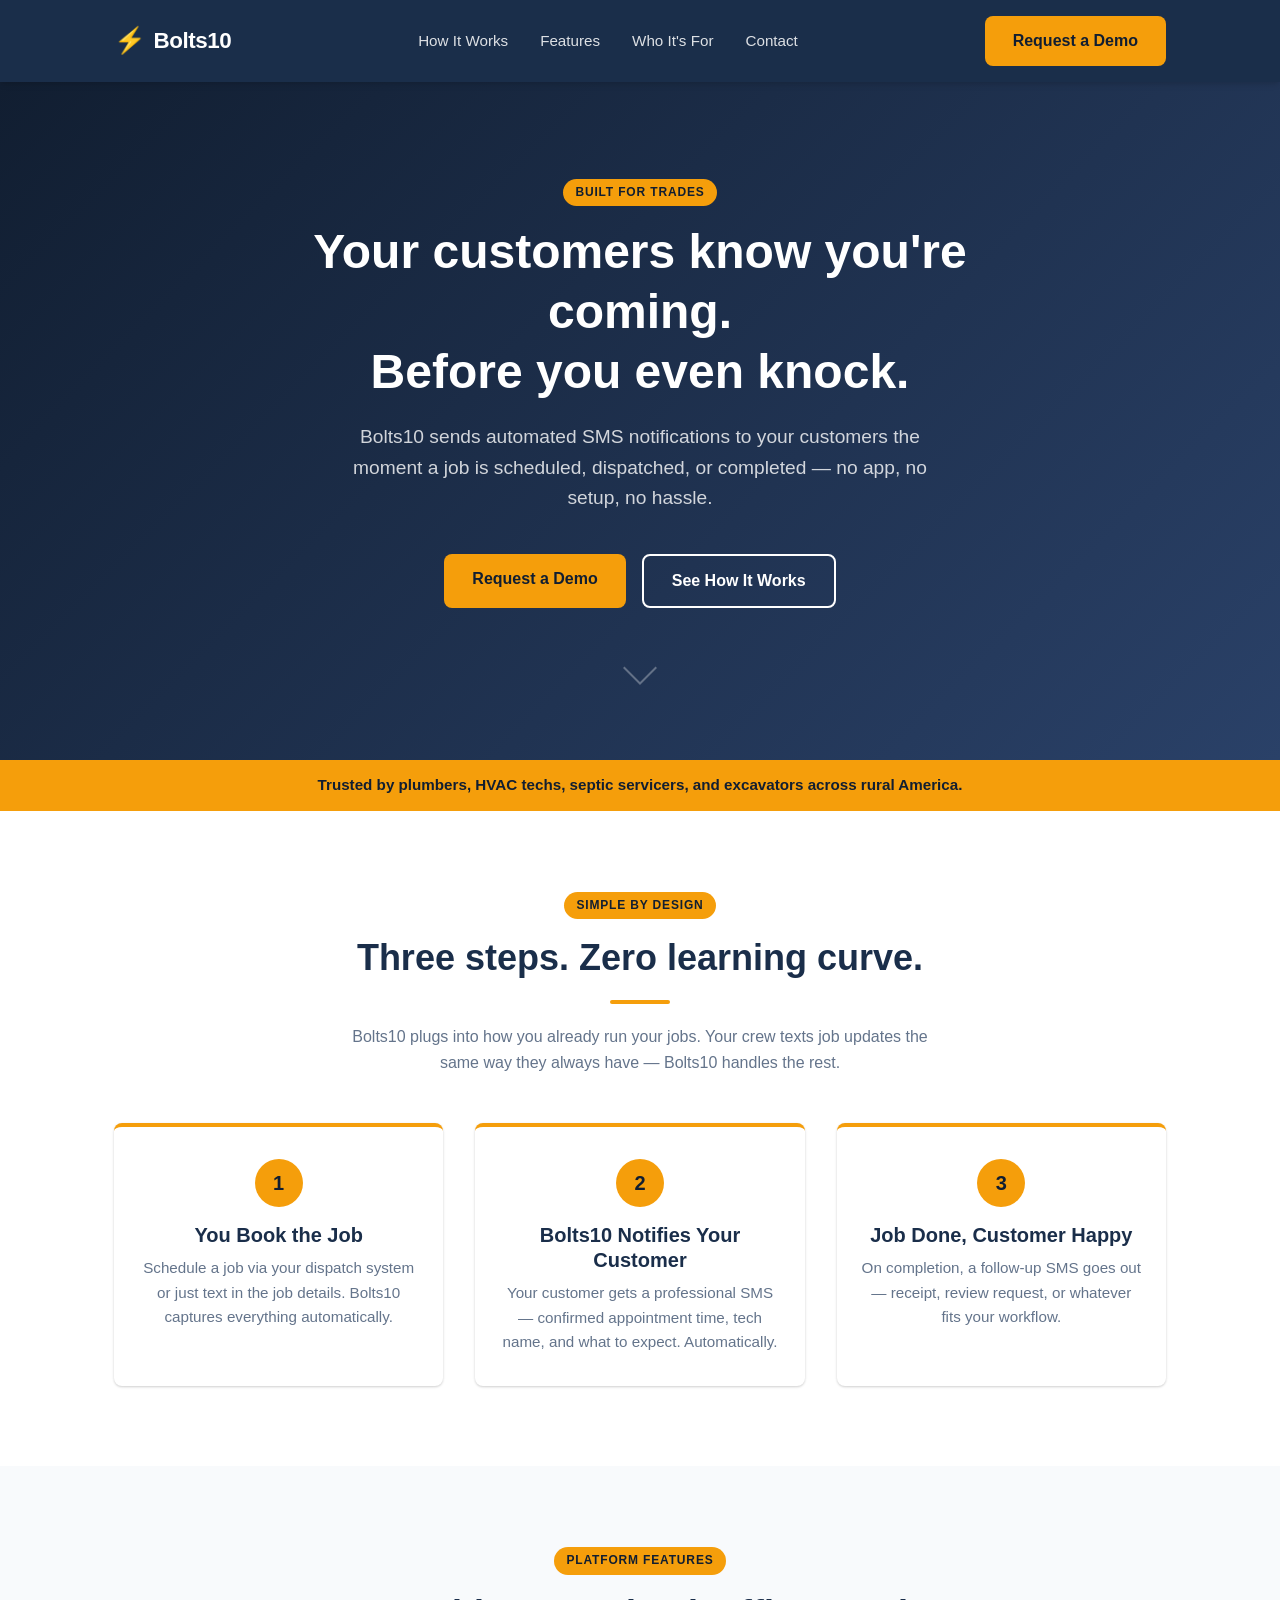
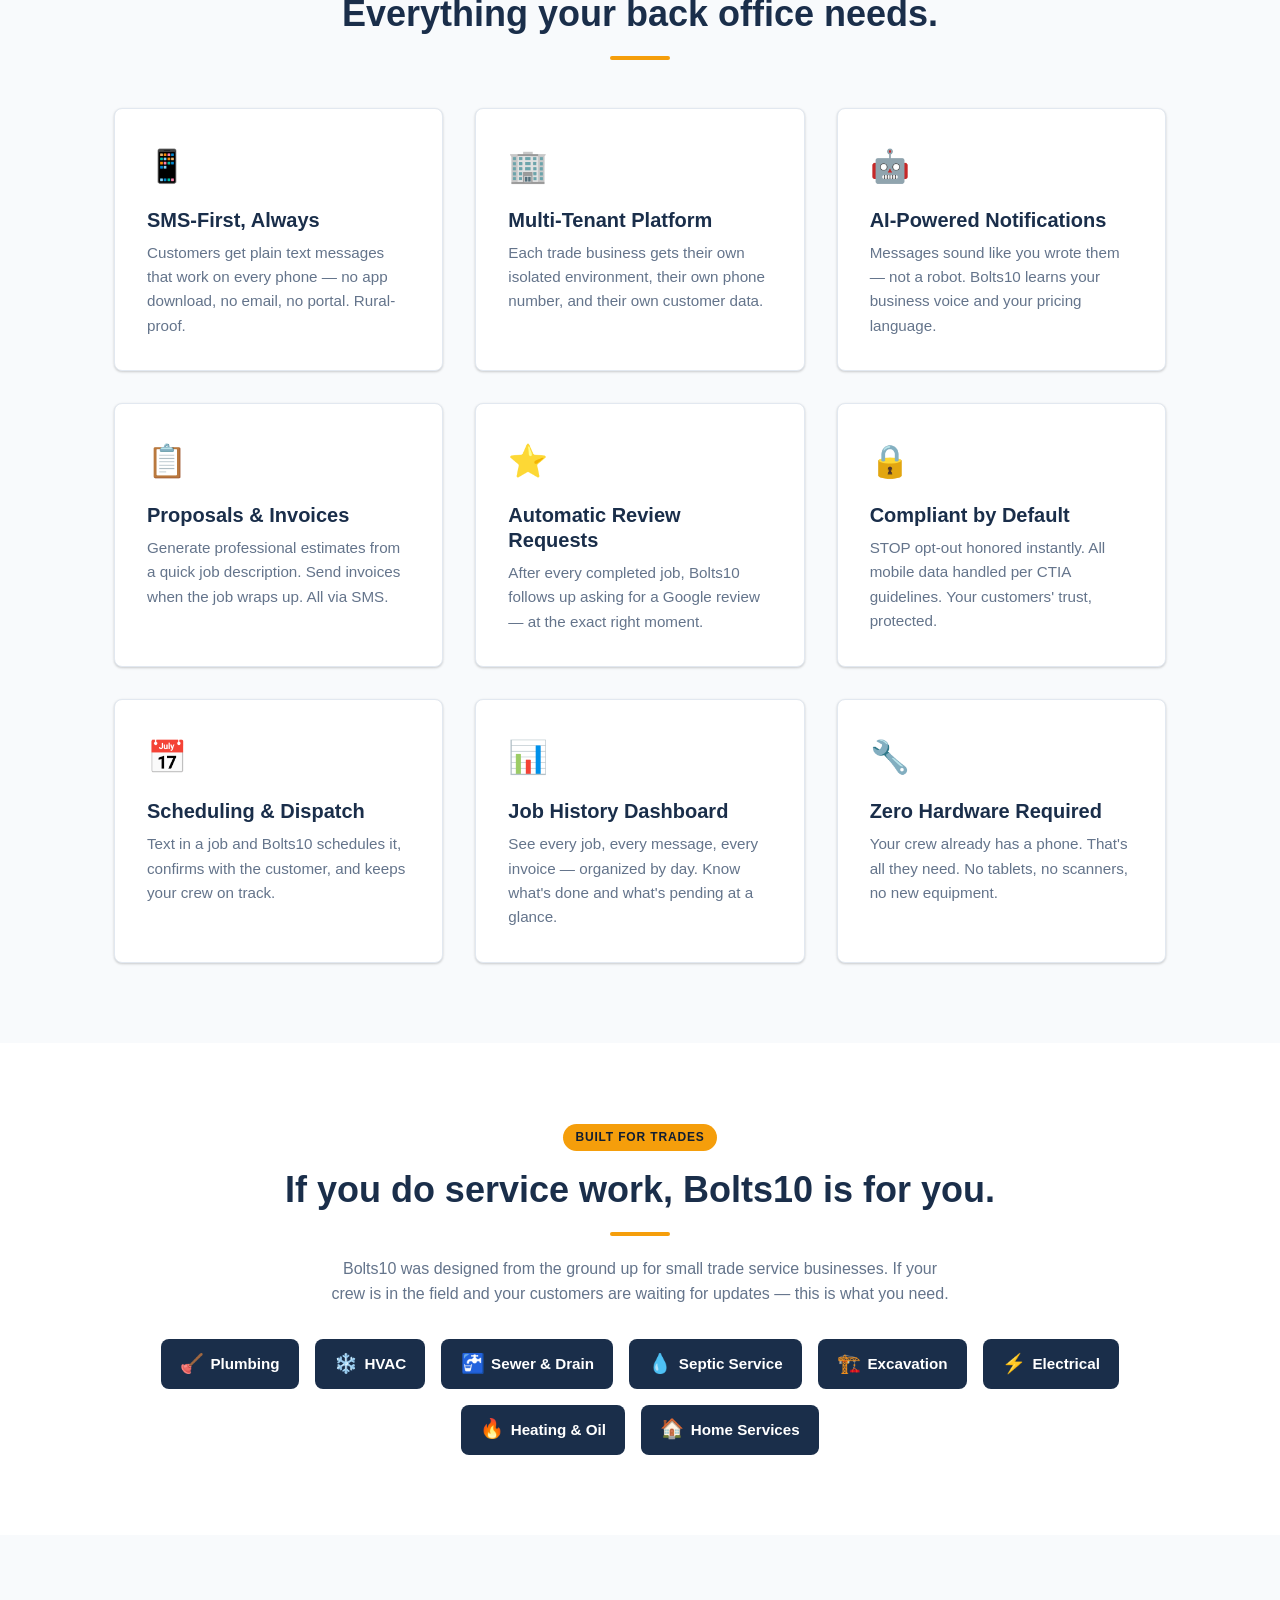
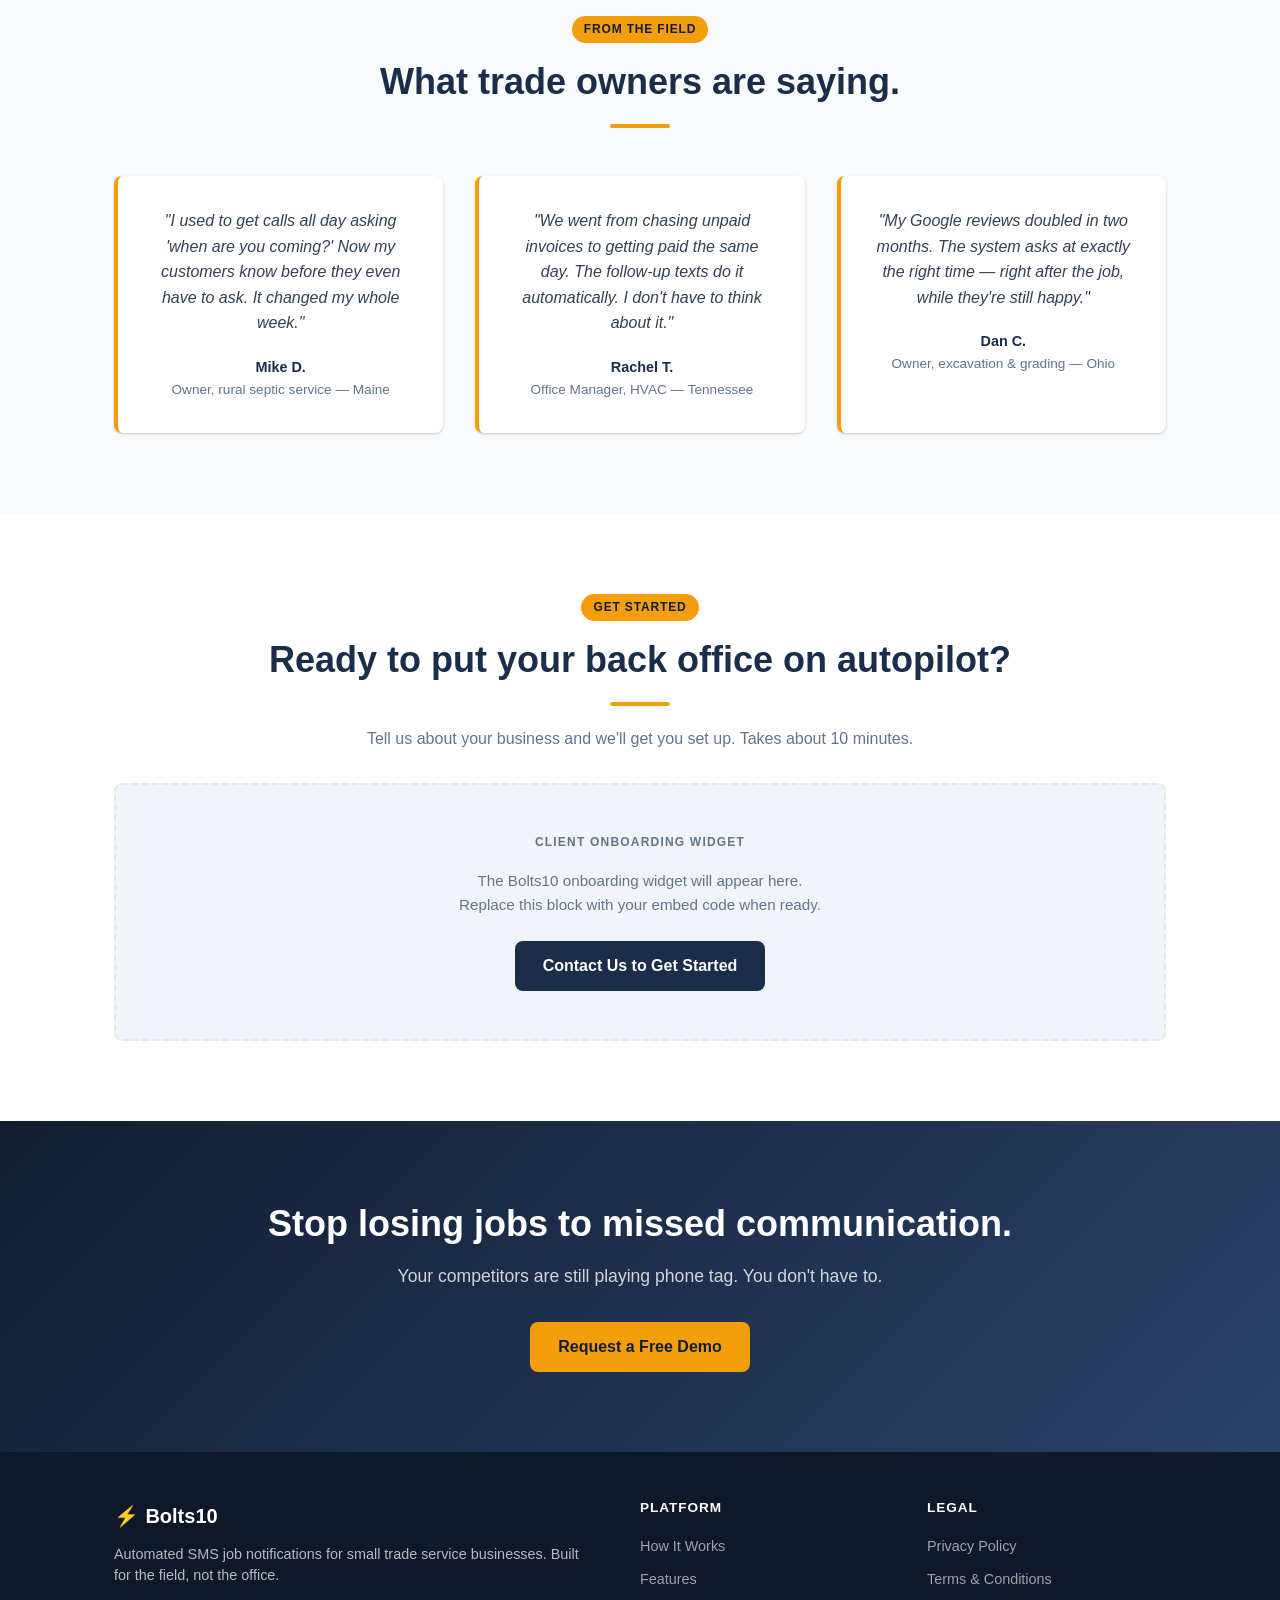
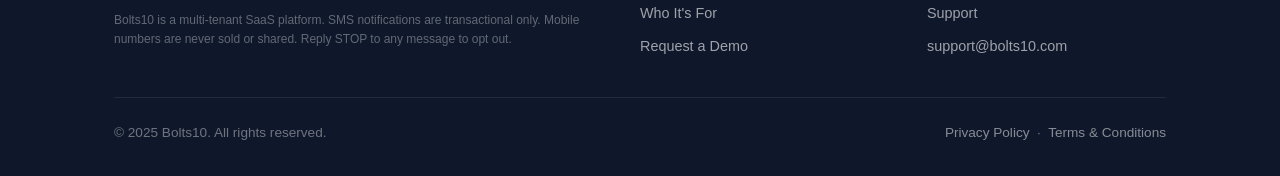
==== index.html @ 415246c9 "Initial commit — Bolts10 marketing and compliance site" ====
<!DOCTYPE html>
<html lang="en">
<head>
  <meta charset="UTF-8" />
  <meta name="viewport" content="width=device-width, initial-scale=1.0" />
  <title>Bolts10 — Automated SMS Job Notifications for Trade Businesses</title>
  <meta name="description" content="Bolts10 sends automated SMS job notifications to customers on behalf of plumbing, HVAC, septic, and excavation businesses. No app required. No missed appointments." />
  <link rel="icon" href="data:image/svg+xml,<svg xmlns='http://www.w3.org/2000/svg' viewBox='0 0 100 100'><text y='.9em' font-size='90'>⚡</text></svg>" />
  <link rel="stylesheet" href="css/styles.css" />
</head>
<body>

<!-- ═══════════════════════════════════════════════════════════
     NAVBAR
════════════════════════════════════════════════════════════ -->
<nav class="navbar" role="navigation" aria-label="Main navigation">
  <div class="container navbar__inner">
    <a href="/" class="navbar__logo" aria-label="Bolts10 Home">
      <span class="navbar__logo-bolt" aria-hidden="true">⚡</span>
      Bolts10
    </a>

    <ul class="navbar__links">
      <li><a href="/#how-it-works">How It Works</a></li>
      <li><a href="/#features">Features</a></li>
      <li><a href="/#who-its-for">Who It's For</a></li>
      <li><a href="/contact/">Contact</a></li>
    </ul>

    <div class="navbar__cta">
      <a href="/contact/" class="btn btn-primary">Request a Demo</a>
    </div>

    <button class="navbar__hamburger" id="hamburger" aria-label="Toggle menu" aria-expanded="false">
      <span></span><span></span><span></span>
    </button>
  </div>

  <div class="container">
    <div class="navbar__mobile-menu" id="mobile-menu" role="menu">
      <a href="/#how-it-works" role="menuitem">How It Works</a>
      <a href="/#features" role="menuitem">Features</a>
      <a href="/#who-its-for" role="menuitem">Who It's For</a>
      <a href="/contact/" role="menuitem">Contact</a>
      <a href="/contact/" role="menuitem" style="color: var(--amber); font-weight: 700;">Request a Demo →</a>
    </div>
  </div>
</nav>

<!-- ═══════════════════════════════════════════════════════════
     HERO
════════════════════════════════════════════════════════════ -->
<section class="hero" aria-labelledby="hero-heading">
  <div class="container">
    <div class="badge">Built for Trades</div>
    <h1 id="hero-heading">Your customers know you're coming.<br>Before you even knock.</h1>
    <p class="hero__sub">
      Bolts10 sends automated SMS notifications to your customers the moment a job is scheduled,
      dispatched, or completed — no app, no setup, no hassle.
    </p>
    <div class="hero__actions">
      <a href="/contact/" class="btn btn-primary">Request a Demo</a>
      <a href="/#how-it-works" class="btn btn-outline">See How It Works</a>
    </div>
    <div class="hero__scroll" aria-hidden="true">
      <div class="hero__scroll-arrow"></div>
    </div>
  </div>
</section>

<!-- ═══════════════════════════════════════════════════════════
     SOCIAL PROOF BAR
════════════════════════════════════════════════════════════ -->
<div style="background: var(--amber); padding: .85rem 0;">
  <div class="container text-center" style="color: var(--navy-dark); font-weight: 600; font-size: .95rem;">
    Trusted by plumbers, HVAC techs, septic servicers, and excavators across rural America.
  </div>
</div>

<!-- ═══════════════════════════════════════════════════════════
     HOW IT WORKS
════════════════════════════════════════════════════════════ -->
<section class="section" id="how-it-works" aria-labelledby="how-heading">
  <div class="container text-center">
    <div class="badge">Simple by Design</div>
    <h2 id="how-heading">Three steps. Zero learning curve.</h2>
    <div class="divider"></div>
    <p style="max-width: 600px; margin-inline: auto; color: var(--slate-500);">
      Bolts10 plugs into how you already run your jobs. Your crew texts job updates the same way
      they always have — Bolts10 handles the rest.
    </p>

    <div class="steps">
      <div class="step">
        <div class="step__number">1</div>
        <h3>You Book the Job</h3>
        <p>Schedule a job via your dispatch system or just text in the job details. Bolts10 captures everything automatically.</p>
      </div>
      <div class="step">
        <div class="step__number">2</div>
        <h3>Bolts10 Notifies Your Customer</h3>
        <p>Your customer gets a professional SMS — confirmed appointment time, tech name, and what to expect. Automatically.</p>
      </div>
      <div class="step">
        <div class="step__number">3</div>
        <h3>Job Done, Customer Happy</h3>
        <p>On completion, a follow-up SMS goes out — receipt, review request, or whatever fits your workflow.</p>
      </div>
    </div>
  </div>
</section>

<!-- ═══════════════════════════════════════════════════════════
     FEATURES
════════════════════════════════════════════════════════════ -->
<section class="section section--alt" id="features" aria-labelledby="features-heading">
  <div class="container">
    <div class="text-center">
      <div class="badge">Platform Features</div>
      <h2 id="features-heading">Everything your back office needs.</h2>
      <div class="divider"></div>
    </div>

    <div class="features">
      <div class="feature-card">
        <span class="feature-card__icon" aria-hidden="true">📱</span>
        <h3>SMS-First, Always</h3>
        <p>Customers get plain text messages that work on every phone — no app download, no email, no portal. Rural-proof.</p>
      </div>
      <div class="feature-card">
        <span class="feature-card__icon" aria-hidden="true">🏢</span>
        <h3>Multi-Tenant Platform</h3>
        <p>Each trade business gets their own isolated environment, their own phone number, and their own customer data.</p>
      </div>
      <div class="feature-card">
        <span class="feature-card__icon" aria-hidden="true">🤖</span>
        <h3>AI-Powered Notifications</h3>
        <p>Messages sound like you wrote them — not a robot. Bolts10 learns your business voice and your pricing language.</p>
      </div>
      <div class="feature-card">
        <span class="feature-card__icon" aria-hidden="true">📋</span>
        <h3>Proposals & Invoices</h3>
        <p>Generate professional estimates from a quick job description. Send invoices when the job wraps up. All via SMS.</p>
      </div>
      <div class="feature-card">
        <span class="feature-card__icon" aria-hidden="true">⭐</span>
        <h3>Automatic Review Requests</h3>
        <p>After every completed job, Bolts10 follows up asking for a Google review — at the exact right moment.</p>
      </div>
      <div class="feature-card">
        <span class="feature-card__icon" aria-hidden="true">🔒</span>
        <h3>Compliant by Default</h3>
        <p>STOP opt-out honored instantly. All mobile data handled per CTIA guidelines. Your customers' trust, protected.</p>
      </div>
      <div class="feature-card">
        <span class="feature-card__icon" aria-hidden="true">📅</span>
        <h3>Scheduling & Dispatch</h3>
        <p>Text in a job and Bolts10 schedules it, confirms with the customer, and keeps your crew on track.</p>
      </div>
      <div class="feature-card">
        <span class="feature-card__icon" aria-hidden="true">📊</span>
        <h3>Job History Dashboard</h3>
        <p>See every job, every message, every invoice — organized by day. Know what's done and what's pending at a glance.</p>
      </div>
      <div class="feature-card">
        <span class="feature-card__icon" aria-hidden="true">🔧</span>
        <h3>Zero Hardware Required</h3>
        <p>Your crew already has a phone. That's all they need. No tablets, no scanners, no new equipment.</p>
      </div>
    </div>
  </div>
</section>

<!-- ═══════════════════════════════════════════════════════════
     WHO IT'S FOR
════════════════════════════════════════════════════════════ -->
<section class="section" id="who-its-for" aria-labelledby="who-heading">
  <div class="container text-center">
    <div class="badge">Built for Trades</div>
    <h2 id="who-heading">If you do service work, Bolts10 is for you.</h2>
    <div class="divider"></div>
    <p style="max-width: 620px; margin-inline: auto; color: var(--slate-500); margin-bottom: 2rem;">
      Bolts10 was designed from the ground up for small trade service businesses. If your crew is
      in the field and your customers are waiting for updates — this is what you need.
    </p>

    <div class="verticals">
      <div class="vertical-tag"><span aria-hidden="true">🪠</span> Plumbing</div>
      <div class="vertical-tag"><span aria-hidden="true">❄️</span> HVAC</div>
      <div class="vertical-tag"><span aria-hidden="true">🚰</span> Sewer & Drain</div>
      <div class="vertical-tag"><span aria-hidden="true">💧</span> Septic Service</div>
      <div class="vertical-tag"><span aria-hidden="true">🏗️</span> Excavation</div>
      <div class="vertical-tag"><span aria-hidden="true">⚡</span> Electrical</div>
      <div class="vertical-tag"><span aria-hidden="true">🔥</span> Heating & Oil</div>
      <div class="vertical-tag"><span aria-hidden="true">🏠</span> Home Services</div>
    </div>
  </div>
</section>

<!-- ═══════════════════════════════════════════════════════════
     TESTIMONIALS
════════════════════════════════════════════════════════════ -->
<section class="section section--alt" aria-labelledby="testimonials-heading">
  <div class="container text-center">
    <div class="badge">From the Field</div>
    <h2 id="testimonials-heading">What trade owners are saying.</h2>
    <div class="divider"></div>

    <div class="testimonial-grid">
      <div class="testimonial">
        <p class="testimonial__quote">"I used to get calls all day asking 'when are you coming?' Now my customers know before they even have to ask. It changed my whole week."</p>
        <div class="testimonial__author">Mike D.</div>
        <div class="testimonial__role">Owner, rural septic service — Maine</div>
      </div>
      <div class="testimonial">
        <p class="testimonial__quote">"We went from chasing unpaid invoices to getting paid the same day. The follow-up texts do it automatically. I don't have to think about it."</p>
        <div class="testimonial__author">Rachel T.</div>
        <div class="testimonial__role">Office Manager, HVAC — Tennessee</div>
      </div>
      <div class="testimonial">
        <p class="testimonial__quote">"My Google reviews doubled in two months. The system asks at exactly the right time — right after the job, while they're still happy."</p>
        <div class="testimonial__author">Dan C.</div>
        <div class="testimonial__role">Owner, excavation & grading — Ohio</div>
      </div>
    </div>
  </div>
</section>

<!-- ═══════════════════════════════════════════════════════════
     BOOKING WIDGET EMBED (placeholder)
════════════════════════════════════════════════════════════ -->
<section class="section" id="get-started" aria-labelledby="widget-heading">
  <div class="container">
    <div class="text-center">
      <div class="badge">Get Started</div>
      <h2 id="widget-heading">Ready to put your back office on autopilot?</h2>
      <div class="divider"></div>
      <p style="max-width: 580px; margin-inline: auto; color: var(--slate-500);">
        Tell us about your business and we'll get you set up. Takes about 10 minutes.
      </p>
    </div>

    <!-- ╔══════════════════════════════════════════════════════╗
         ║  BOOKING WIDGET EMBED — replace with actual embed  ║
         ╚══════════════════════════════════════════════════════╝ -->
    <div class="widget-embed" id="booking-widget">
      <div class="widget-embed__label">Client Onboarding Widget</div>
      <div class="widget-embed__placeholder">
        <p style="margin-bottom: 1.5rem; color: var(--slate-500);">
          The Bolts10 onboarding widget will appear here.<br>
          Replace this block with your embed code when ready.
        </p>
        <a href="/contact/" class="btn btn-navy">Contact Us to Get Started</a>
      </div>
      <!-- EMBED PLACEHOLDER — insert iframe or script tag here:
      <iframe src="https://onboarding.bolts10.com/embed"
              width="100%" height="600" frameborder="0"
              title="Bolts10 Onboarding"></iframe>
      -->
    </div>
  </div>
</section>

<!-- ═══════════════════════════════════════════════════════════
     CTA BANNER
════════════════════════════════════════════════════════════ -->
<section class="cta-banner" aria-labelledby="cta-heading">
  <div class="container">
    <h2 id="cta-heading">Stop losing jobs to missed communication.</h2>
    <p>Your competitors are still playing phone tag. You don't have to.</p>
    <a href="/contact/" class="btn btn-primary">Request a Free Demo</a>
  </div>
</section>

<!-- ═══════════════════════════════════════════════════════════
     FOOTER
════════════════════════════════════════════════════════════ -->
<footer class="footer" role="contentinfo">
  <div class="container">
    <div class="footer__inner">
      <div class="footer__brand">
        <a href="/" class="footer__logo">
          <span class="footer__logo-bolt" aria-hidden="true">⚡</span>
          Bolts10
        </a>
        <p class="footer__tagline">Automated SMS job notifications for small trade service businesses. Built for the field, not the office.</p>
        <p class="footer__compliance">
          Bolts10 is a multi-tenant SaaS platform. SMS notifications are transactional only.
          Mobile numbers are never sold or shared. Reply STOP to any message to opt out.
        </p>
      </div>

      <div class="footer__col">
        <h4>Platform</h4>
        <ul>
          <li><a href="/#how-it-works">How It Works</a></li>
          <li><a href="/#features">Features</a></li>
          <li><a href="/#who-its-for">Who It's For</a></li>
          <li><a href="/contact/">Request a Demo</a></li>
        </ul>
      </div>

      <div class="footer__col">
        <h4>Legal</h4>
        <ul>
          <li><a href="/privacy-policy/">Privacy Policy</a></li>
          <li><a href="/terms-and-conditions/">Terms &amp; Conditions</a></li>
          <li><a href="/contact/">Support</a></li>
          <li><a href="mailto:support@bolts10.com">support@bolts10.com</a></li>
        </ul>
      </div>
    </div>

    <div class="footer__bottom">
      <p>&copy; 2025 Bolts10. All rights reserved.</p>
      <p>
        <a href="/privacy-policy/" style="color: rgba(255,255,255,.5);">Privacy Policy</a>
        &nbsp;·&nbsp;
        <a href="/terms-and-conditions/" style="color: rgba(255,255,255,.5);">Terms &amp; Conditions</a>
      </p>
    </div>
  </div>
</footer>

<script src="js/main.js"></script>
</body>
</html>
---- css/styles.css ----
/* ============================================================
   Bolts10 — Shared Stylesheet
   Brand: Navy (#1a2e4a) + Amber (#f59e0b) + Slate (#f8fafc)
   ============================================================ */

*, *::before, *::after {
  box-sizing: border-box;
  margin: 0;
  padding: 0;
}

:root {
  --navy:       #1a2e4a;
  --navy-dark:  #111e31;
  --navy-light: #2a4168;
  --amber:      #f59e0b;
  --amber-dark: #d97706;
  --slate-50:   #f8fafc;
  --slate-100:  #f1f5f9;
  --slate-200:  #e2e8f0;
  --slate-500:  #64748b;
  --slate-700:  #334155;
  --slate-900:  #0f172a;
  --white:      #ffffff;
  --radius:     8px;
  --shadow:     0 1px 3px rgba(0,0,0,.12), 0 1px 2px rgba(0,0,0,.08);
  --shadow-md:  0 4px 6px -1px rgba(0,0,0,.1), 0 2px 4px -1px rgba(0,0,0,.06);
  --shadow-lg:  0 10px 15px -3px rgba(0,0,0,.1), 0 4px 6px -2px rgba(0,0,0,.05);
  --font:       -apple-system, BlinkMacSystemFont, 'Segoe UI', Roboto, Oxygen, Ubuntu, sans-serif;
  --max-width:  1100px;
}

html { scroll-behavior: smooth; }

body {
  font-family: var(--font);
  font-size: 16px;
  line-height: 1.6;
  color: var(--slate-700);
  background: var(--white);
  -webkit-font-smoothing: antialiased;
}

/* ── Typography ─────────────────────────────────────────── */

h1, h2, h3, h4, h5 {
  line-height: 1.25;
  color: var(--navy);
  font-weight: 700;
}
h1 { font-size: clamp(2rem, 5vw, 3rem); }
h2 { font-size: clamp(1.5rem, 3.5vw, 2.25rem); }
h3 { font-size: 1.25rem; }
p  { margin-bottom: 1rem; }
a  { color: var(--amber-dark); text-decoration: none; }
a:hover { text-decoration: underline; }

/* ── Layout Utilities ───────────────────────────────────── */

.container {
  max-width: var(--max-width);
  margin-inline: auto;
  padding-inline: 1.5rem;
}

.section {
  padding-block: 5rem;
}

.section--alt {
  background: var(--slate-50);
}

.text-center { text-align: center; }

.badge {
  display: inline-block;
  background: var(--amber);
  color: var(--navy-dark);
  font-size: .75rem;
  font-weight: 700;
  letter-spacing: .07em;
  text-transform: uppercase;
  padding: .25rem .75rem;
  border-radius: 999px;
  margin-bottom: 1rem;
}

/* ── Buttons ────────────────────────────────────────────── */

.btn {
  display: inline-block;
  padding: .75rem 1.75rem;
  border-radius: var(--radius);
  font-weight: 600;
  font-size: 1rem;
  cursor: pointer;
  transition: background .15s, transform .1s;
  border: none;
  text-decoration: none;
}
.btn:hover { text-decoration: none; }

.btn-primary {
  background: var(--amber);
  color: var(--navy-dark);
}
.btn-primary:hover {
  background: var(--amber-dark);
  transform: translateY(-1px);
}

.btn-outline {
  background: transparent;
  color: var(--white);
  border: 2px solid var(--white);
}
.btn-outline:hover {
  background: rgba(255,255,255,.1);
  transform: translateY(-1px);
}

.btn-navy {
  background: var(--navy);
  color: var(--white);
}
.btn-navy:hover {
  background: var(--navy-dark);
  transform: translateY(-1px);
}

/* ── Navbar ─────────────────────────────────────────────── */

.navbar {
  background: var(--navy);
  position: sticky;
  top: 0;
  z-index: 100;
  box-shadow: var(--shadow-md);
}

.navbar__inner {
  display: flex;
  align-items: center;
  justify-content: space-between;
  padding-block: 1rem;
}

.navbar__logo {
  display: flex;
  align-items: center;
  gap: .5rem;
  color: var(--white);
  font-size: 1.4rem;
  font-weight: 800;
  text-decoration: none;
  letter-spacing: -.02em;
}
.navbar__logo:hover { text-decoration: none; color: var(--amber); }

.navbar__logo-bolt {
  color: var(--amber);
  font-size: 1.6rem;
  line-height: 1;
}

.navbar__links {
  display: flex;
  align-items: center;
  gap: 2rem;
  list-style: none;
}

.navbar__links a {
  color: rgba(255,255,255,.85);
  font-size: .95rem;
  font-weight: 500;
  transition: color .15s;
}
.navbar__links a:hover { color: var(--amber); text-decoration: none; }

.navbar__cta {
  display: flex;
  align-items: center;
  gap: 1rem;
}

/* Mobile nav */
.navbar__hamburger {
  display: none;
  flex-direction: column;
  gap: 5px;
  cursor: pointer;
  background: none;
  border: none;
  padding: .4rem;
}
.navbar__hamburger span {
  display: block;
  width: 24px;
  height: 2px;
  background: var(--white);
  border-radius: 2px;
  transition: .3s;
}
.navbar__mobile-menu {
  display: none;
  flex-direction: column;
  padding-bottom: 1rem;
  gap: .5rem;
}
.navbar__mobile-menu a {
  color: rgba(255,255,255,.85);
  padding: .5rem 0;
  font-weight: 500;
  border-bottom: 1px solid rgba(255,255,255,.08);
}
.navbar__mobile-menu.open { display: flex; }

@media (max-width: 768px) {
  .navbar__links,
  .navbar__cta { display: none; }
  .navbar__hamburger { display: flex; }
}

/* ── Hero ───────────────────────────────────────────────── */

.hero {
  background: linear-gradient(135deg, var(--navy-dark) 0%, var(--navy-light) 100%);
  color: var(--white);
  padding-block: 6rem 5rem;
  text-align: center;
}

.hero h1 {
  color: var(--white);
  max-width: 800px;
  margin-inline: auto;
  margin-bottom: 1.25rem;
}

.hero__sub {
  font-size: 1.2rem;
  color: rgba(255,255,255,.8);
  max-width: 600px;
  margin-inline: auto;
  margin-bottom: 2.5rem;
}

.hero__actions {
  display: flex;
  gap: 1rem;
  justify-content: center;
  flex-wrap: wrap;
}

.hero__scroll {
  margin-top: 3rem;
  display: flex;
  flex-direction: column;
  align-items: center;
  gap: .5rem;
  color: rgba(255,255,255,.4);
  font-size: .8rem;
  letter-spacing: .05em;
  text-transform: uppercase;
}
.hero__scroll-arrow {
  width: 24px;
  height: 24px;
  border-right: 2px solid rgba(255,255,255,.3);
  border-bottom: 2px solid rgba(255,255,255,.3);
  transform: rotate(45deg);
  animation: bounce 1.6s ease-in-out infinite;
}
@keyframes bounce {
  0%, 100% { transform: rotate(45deg) translateY(0); }
  50%       { transform: rotate(45deg) translateY(6px); }
}

/* ── How It Works ───────────────────────────────────────── */

.steps {
  display: grid;
  grid-template-columns: repeat(auto-fit, minmax(220px, 1fr));
  gap: 2rem;
  margin-top: 3rem;
}

.step {
  text-align: center;
  padding: 2rem 1.5rem;
  background: var(--white);
  border-radius: var(--radius);
  box-shadow: var(--shadow);
  border-top: 4px solid var(--amber);
}

.step__number {
  width: 48px;
  height: 48px;
  border-radius: 50%;
  background: var(--amber);
  color: var(--navy-dark);
  font-size: 1.25rem;
  font-weight: 800;
  display: flex;
  align-items: center;
  justify-content: center;
  margin-inline: auto;
  margin-bottom: 1rem;
}

.step h3 { margin-bottom: .5rem; }
.step p { color: var(--slate-500); font-size: .95rem; margin: 0; }

/* ── Feature Grid ───────────────────────────────────────── */

.features {
  display: grid;
  grid-template-columns: repeat(auto-fit, minmax(280px, 1fr));
  gap: 2rem;
  margin-top: 3rem;
}

.feature-card {
  padding: 2rem;
  border-radius: var(--radius);
  background: var(--white);
  box-shadow: var(--shadow);
  border: 1px solid var(--slate-200);
}

.feature-card__icon {
  font-size: 2rem;
  margin-bottom: 1rem;
  display: block;
}

.feature-card h3 { margin-bottom: .5rem; }
.feature-card p  { color: var(--slate-500); font-size: .95rem; margin: 0; }

/* ── Verticals / Who It's For ───────────────────────────── */

.verticals {
  display: flex;
  flex-wrap: wrap;
  gap: 1rem;
  justify-content: center;
  margin-top: 2rem;
}

.vertical-tag {
  display: inline-flex;
  align-items: center;
  gap: .4rem;
  padding: .6rem 1.2rem;
  border-radius: var(--radius);
  background: var(--navy);
  color: var(--white);
  font-weight: 600;
  font-size: .95rem;
}

.vertical-tag span { font-size: 1.2rem; }

/* ── Testimonial ────────────────────────────────────────── */

.testimonial-grid {
  display: grid;
  grid-template-columns: repeat(auto-fit, minmax(260px, 1fr));
  gap: 2rem;
  margin-top: 3rem;
}

.testimonial {
  background: var(--white);
  border-radius: var(--radius);
  padding: 2rem;
  box-shadow: var(--shadow);
  border-left: 4px solid var(--amber);
}

.testimonial__quote {
  font-style: italic;
  color: var(--slate-700);
  margin-bottom: 1.25rem;
  font-size: 1rem;
}

.testimonial__author {
  font-weight: 700;
  color: var(--navy);
  font-size: .9rem;
}
.testimonial__role {
  color: var(--slate-500);
  font-size: .85rem;
}

/* ── CTA Banner ─────────────────────────────────────────── */

.cta-banner {
  background: linear-gradient(135deg, var(--navy-dark) 0%, var(--navy-light) 100%);
  color: var(--white);
  text-align: center;
  padding-block: 5rem;
}

.cta-banner h2 { color: var(--white); margin-bottom: 1rem; }
.cta-banner p  { color: rgba(255,255,255,.8); font-size: 1.1rem; margin-bottom: 2rem; }

/* ── Booking Widget Embed ───────────────────────────────── */

.widget-embed {
  background: var(--slate-100);
  border: 2px dashed var(--slate-200);
  border-radius: var(--radius);
  padding: 3rem 2rem;
  text-align: center;
  margin-top: 2rem;
}

.widget-embed__label {
  font-size: .75rem;
  font-weight: 700;
  letter-spacing: .1em;
  text-transform: uppercase;
  color: var(--slate-500);
  margin-bottom: 1rem;
}

.widget-embed__placeholder {
  color: var(--slate-500);
  font-size: .95rem;
}

/* ── Legal Pages ────────────────────────────────────────── */

.legal-header {
  background: var(--navy);
  color: var(--white);
  padding-block: 3.5rem;
}

.legal-header h1 { color: var(--white); margin-bottom: .5rem; }
.legal-header p  { color: rgba(255,255,255,.7); margin: 0; }

.legal-body {
  padding-block: 4rem;
}

.legal-body h2 {
  font-size: 1.35rem;
  margin-top: 2.5rem;
  margin-bottom: .75rem;
  padding-top: 1rem;
  border-top: 1px solid var(--slate-200);
}
.legal-body h2:first-of-type { margin-top: 0; border-top: none; }

.legal-body h3 {
  font-size: 1.05rem;
  margin-top: 1.5rem;
  margin-bottom: .5rem;
  color: var(--navy-light);
}

.legal-body ul, .legal-body ol {
  padding-left: 1.5rem;
  margin-bottom: 1rem;
}
.legal-body li { margin-bottom: .4rem; }

.legal-toc {
  background: var(--slate-50);
  border-radius: var(--radius);
  padding: 1.5rem;
  margin-bottom: 3rem;
  border: 1px solid var(--slate-200);
}
.legal-toc h3 { margin-top: 0; border-top: none; font-size: 1rem; margin-bottom: .75rem; }
.legal-toc ol { margin-bottom: 0; }
.legal-toc a { color: var(--navy-light); font-size: .9rem; }

.compliance-box {
  background: #fff7ed;
  border: 1px solid #fed7aa;
  border-radius: var(--radius);
  padding: 1.25rem 1.5rem;
  margin: 1.5rem 0;
}
.compliance-box strong { color: #9a3412; }

/* ── Contact Page ───────────────────────────────────────── */

.contact-grid {
  display: grid;
  grid-template-columns: 1fr 1fr;
  gap: 4rem;
  align-items: start;
}

@media (max-width: 768px) {
  .contact-grid { grid-template-columns: 1fr; gap: 2rem; }
}

.contact-card {
  background: var(--slate-50);
  border-radius: var(--radius);
  padding: 2rem;
  border: 1px solid var(--slate-200);
  margin-bottom: 1.5rem;
}

.contact-card h3 { margin-bottom: .5rem; }
.contact-card p  { color: var(--slate-500); font-size: .95rem; margin-bottom: .75rem; }

.contact-card__email {
  font-weight: 700;
  font-size: 1.05rem;
  color: var(--navy);
}

.form-group {
  margin-bottom: 1.25rem;
}

.form-group label {
  display: block;
  font-weight: 600;
  font-size: .9rem;
  color: var(--navy);
  margin-bottom: .4rem;
}

.form-group input,
.form-group textarea,
.form-group select {
  width: 100%;
  padding: .75rem 1rem;
  border: 1px solid var(--slate-200);
  border-radius: var(--radius);
  font-family: var(--font);
  font-size: 1rem;
  color: var(--slate-700);
  background: var(--white);
  transition: border-color .15s, box-shadow .15s;
}

.form-group input:focus,
.form-group textarea:focus,
.form-group select:focus {
  outline: none;
  border-color: var(--amber);
  box-shadow: 0 0 0 3px rgba(245, 158, 11, .2);
}

.form-group textarea { resize: vertical; min-height: 140px; }

.form-note {
  font-size: .8rem;
  color: var(--slate-500);
  margin-top: .4rem;
}

/* ── Footer ─────────────────────────────────────────────── */

.footer {
  background: var(--slate-900);
  color: rgba(255,255,255,.7);
  padding-block: 3rem 2rem;
}

.footer__inner {
  display: grid;
  grid-template-columns: 2fr 1fr 1fr;
  gap: 3rem;
  padding-bottom: 2rem;
  border-bottom: 1px solid rgba(255,255,255,.08);
}

@media (max-width: 768px) {
  .footer__inner { grid-template-columns: 1fr; gap: 2rem; }
}

.footer__brand { }
.footer__logo {
  display: flex;
  align-items: center;
  gap: .4rem;
  color: var(--white);
  font-size: 1.25rem;
  font-weight: 800;
  margin-bottom: .75rem;
  text-decoration: none;
}
.footer__logo:hover { color: var(--amber); text-decoration: none; }
.footer__logo-bolt { color: var(--amber); }
.footer__tagline { font-size: .9rem; line-height: 1.5; }

.footer__col h4 {
  color: var(--white);
  font-size: .85rem;
  text-transform: uppercase;
  letter-spacing: .07em;
  margin-bottom: 1rem;
}

.footer__col ul {
  list-style: none;
  display: flex;
  flex-direction: column;
  gap: .5rem;
}

.footer__col a {
  color: rgba(255,255,255,.6);
  font-size: .9rem;
  transition: color .15s;
}
.footer__col a:hover { color: var(--amber); text-decoration: none; }

.footer__bottom {
  display: flex;
  align-items: center;
  justify-content: space-between;
  padding-top: 1.5rem;
  flex-wrap: wrap;
  gap: 1rem;
}

.footer__bottom p { font-size: .85rem; color: rgba(255,255,255,.4); margin: 0; }

.footer__compliance {
  font-size: .75rem;
  color: rgba(255,255,255,.35);
  margin-top: 1.5rem;
  line-height: 1.6;
}

/* ── Misc ───────────────────────────────────────────────── */

.divider {
  width: 60px;
  height: 4px;
  background: var(--amber);
  border-radius: 2px;
  margin-block: 1.25rem;
}

.text-center .divider { margin-inline: auto; }

.sr-only {
  position: absolute;
  width: 1px; height: 1px;
  padding: 0; margin: -1px;
  overflow: hidden;
  clip: rect(0,0,0,0);
  white-space: nowrap;
  border-width: 0;
}
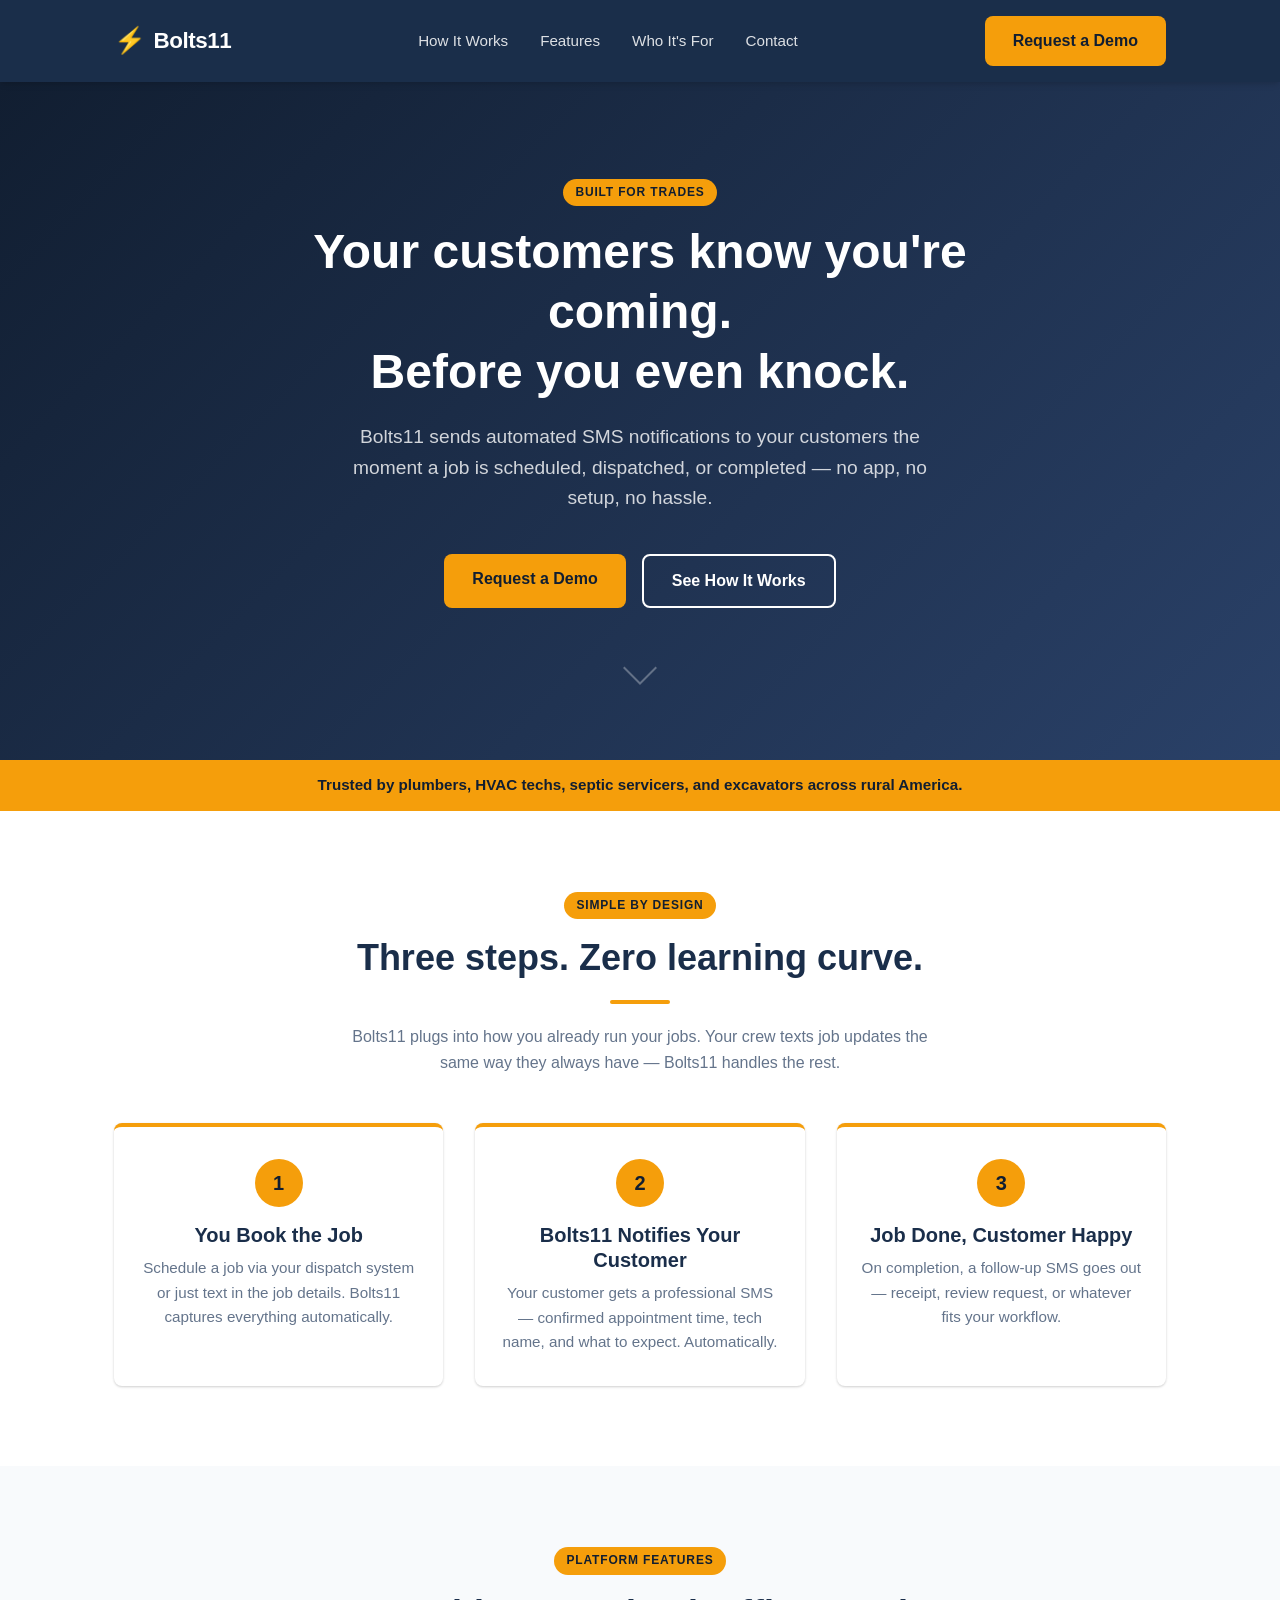
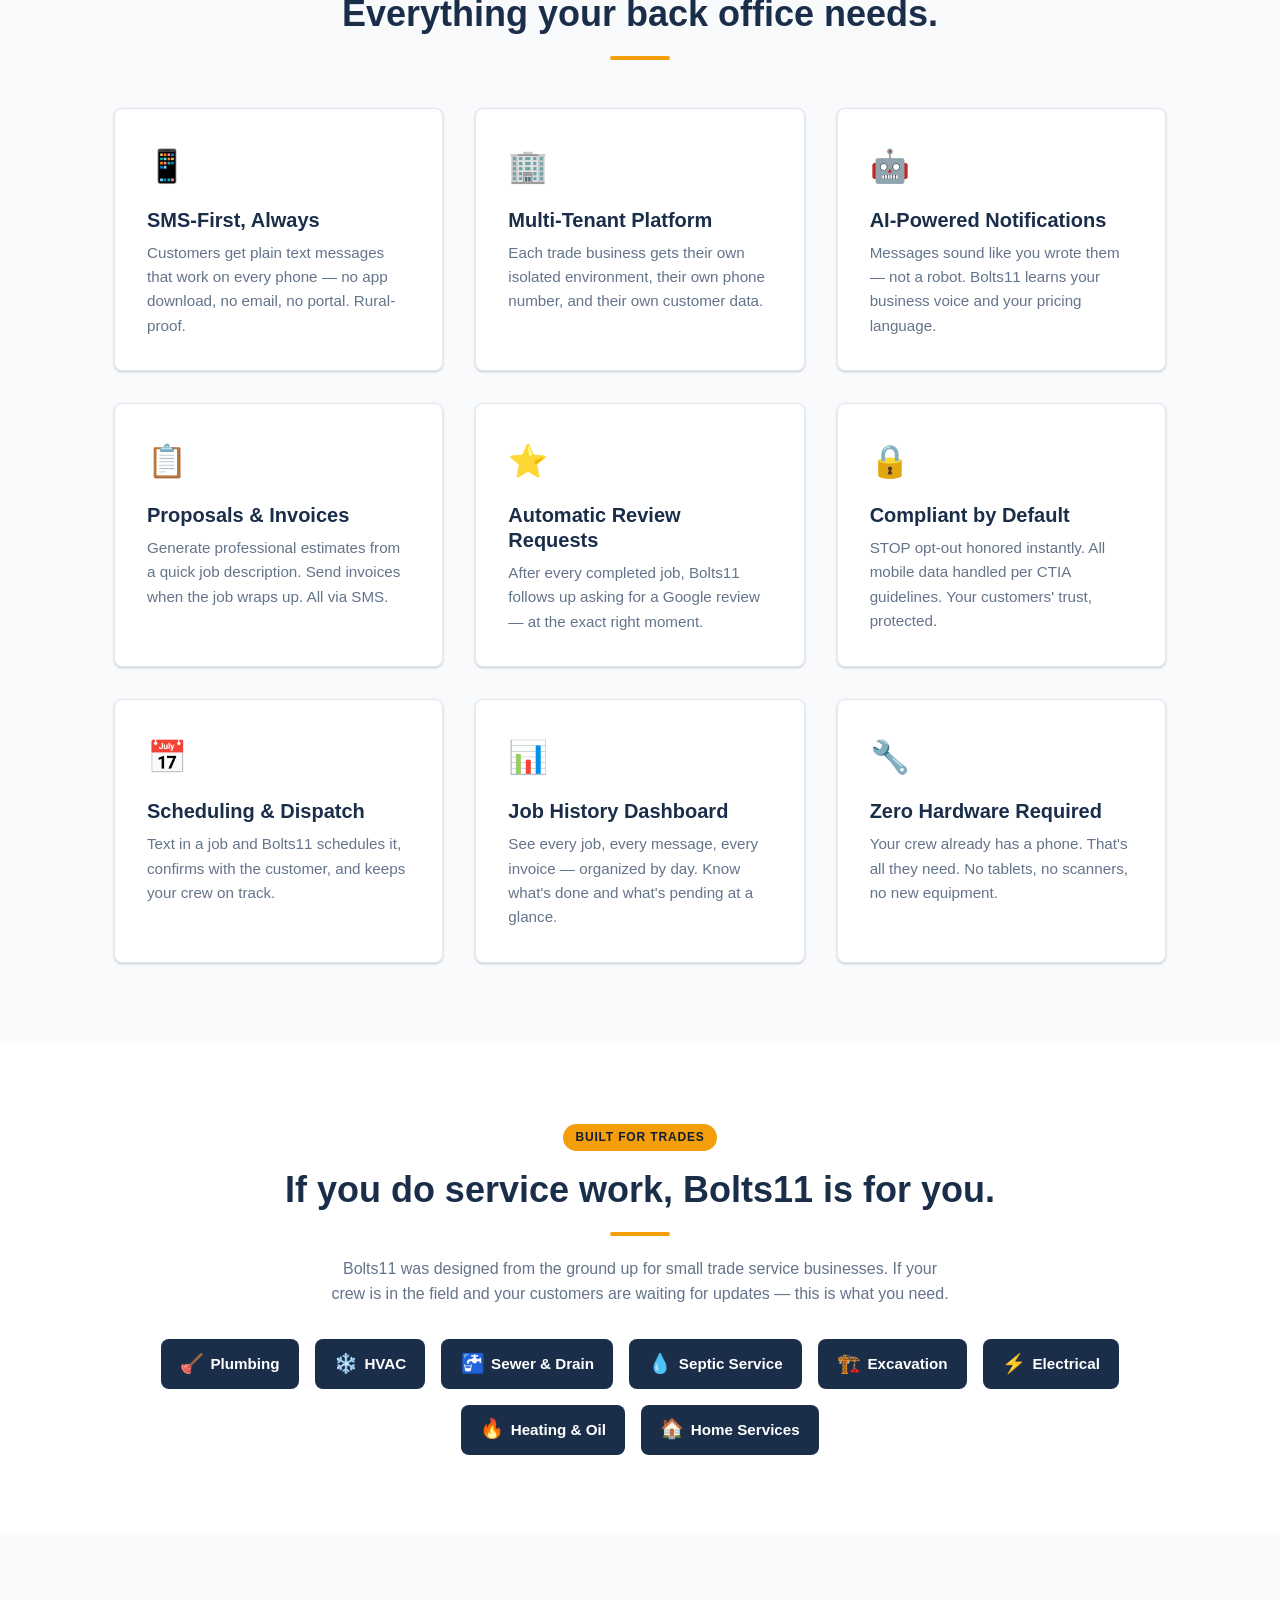
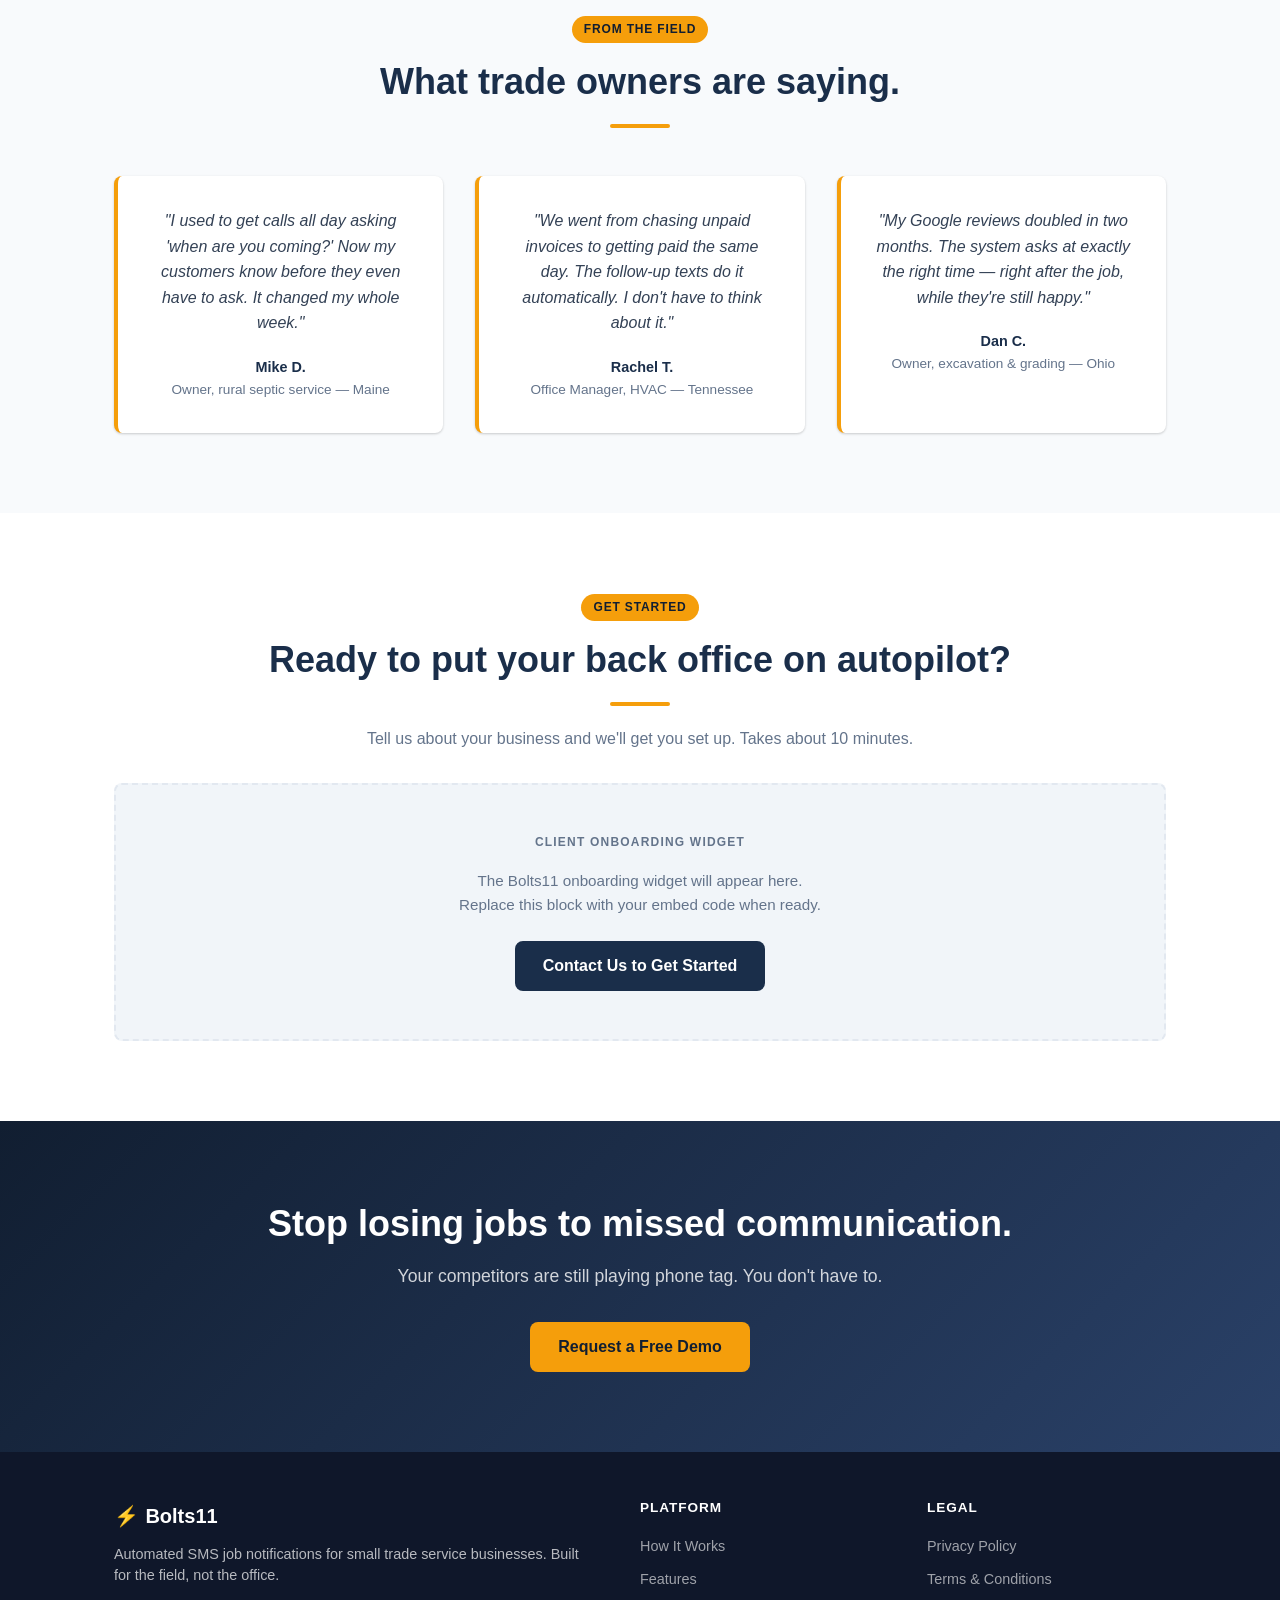
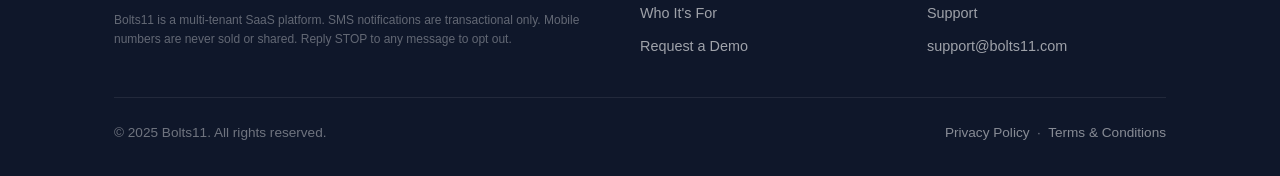
==== commit 73a2d866: "Rename Bolts10 → Bolts11, update domain to bolts11.com" ====
--- a/index.html
+++ b/index.html
@@ -3,8 +3,8 @@
 <head>
   <meta charset="UTF-8" />
   <meta name="viewport" content="width=device-width, initial-scale=1.0" />
-  <title>Bolts10 — Automated SMS Job Notifications for Trade Businesses</title>
-  <meta name="description" content="Bolts10 sends automated SMS job notifications to customers on behalf of plumbing, HVAC, septic, and excavation businesses. No app required. No missed appointments." />
+  <title>Bolts11 — Automated SMS Job Notifications for Trade Businesses</title>
+  <meta name="description" content="Bolts11 sends automated SMS job notifications to customers on behalf of plumbing, HVAC, septic, and excavation businesses. No app required. No missed appointments." />
   <link rel="icon" href="data:image/svg+xml,<svg xmlns='http://www.w3.org/2000/svg' viewBox='0 0 100 100'><text y='.9em' font-size='90'>⚡</text></svg>" />
   <link rel="stylesheet" href="css/styles.css" />
 </head>
@@ -15,9 +15,9 @@
 ════════════════════════════════════════════════════════════ -->
 <nav class="navbar" role="navigation" aria-label="Main navigation">
   <div class="container navbar__inner">
-    <a href="/" class="navbar__logo" aria-label="Bolts10 Home">
+    <a href="/" class="navbar__logo" aria-label="Bolts11 Home">
       <span class="navbar__logo-bolt" aria-hidden="true">⚡</span>
-      Bolts10
+      Bolts11
     </a>
 
     <ul class="navbar__links">
@@ -55,7 +55,7 @@
     <div class="badge">Built for Trades</div>
     <h1 id="hero-heading">Your customers know you're coming.<br>Before you even knock.</h1>
     <p class="hero__sub">
-      Bolts10 sends automated SMS notifications to your customers the moment a job is scheduled,
+      Bolts11 sends automated SMS notifications to your customers the moment a job is scheduled,
       dispatched, or completed — no app, no setup, no hassle.
     </p>
     <div class="hero__actions">
@@ -86,19 +86,19 @@
     <h2 id="how-heading">Three steps. Zero learning curve.</h2>
     <div class="divider"></div>
     <p style="max-width: 600px; margin-inline: auto; color: var(--slate-500);">
-      Bolts10 plugs into how you already run your jobs. Your crew texts job updates the same way
-      they always have — Bolts10 handles the rest.
+      Bolts11 plugs into how you already run your jobs. Your crew texts job updates the same way
+      they always have — Bolts11 handles the rest.
     </p>
 
     <div class="steps">
       <div class="step">
         <div class="step__number">1</div>
         <h3>You Book the Job</h3>
-        <p>Schedule a job via your dispatch system or just text in the job details. Bolts10 captures everything automatically.</p>
+        <p>Schedule a job via your dispatch system or just text in the job details. Bolts11 captures everything automatically.</p>
       </div>
       <div class="step">
         <div class="step__number">2</div>
-        <h3>Bolts10 Notifies Your Customer</h3>
+        <h3>Bolts11 Notifies Your Customer</h3>
         <p>Your customer gets a professional SMS — confirmed appointment time, tech name, and what to expect. Automatically.</p>
       </div>
       <div class="step">
@@ -135,7 +135,7 @@
       <div class="feature-card">
         <span class="feature-card__icon" aria-hidden="true">🤖</span>
         <h3>AI-Powered Notifications</h3>
-        <p>Messages sound like you wrote them — not a robot. Bolts10 learns your business voice and your pricing language.</p>
+        <p>Messages sound like you wrote them — not a robot. Bolts11 learns your business voice and your pricing language.</p>
       </div>
       <div class="feature-card">
         <span class="feature-card__icon" aria-hidden="true">📋</span>
@@ -145,7 +145,7 @@
       <div class="feature-card">
         <span class="feature-card__icon" aria-hidden="true">⭐</span>
         <h3>Automatic Review Requests</h3>
-        <p>After every completed job, Bolts10 follows up asking for a Google review — at the exact right moment.</p>
+        <p>After every completed job, Bolts11 follows up asking for a Google review — at the exact right moment.</p>
       </div>
       <div class="feature-card">
         <span class="feature-card__icon" aria-hidden="true">🔒</span>
@@ -155,7 +155,7 @@
       <div class="feature-card">
         <span class="feature-card__icon" aria-hidden="true">📅</span>
         <h3>Scheduling & Dispatch</h3>
-        <p>Text in a job and Bolts10 schedules it, confirms with the customer, and keeps your crew on track.</p>
+        <p>Text in a job and Bolts11 schedules it, confirms with the customer, and keeps your crew on track.</p>
       </div>
       <div class="feature-card">
         <span class="feature-card__icon" aria-hidden="true">📊</span>
@@ -177,10 +177,10 @@
 <section class="section" id="who-its-for" aria-labelledby="who-heading">
   <div class="container text-center">
     <div class="badge">Built for Trades</div>
-    <h2 id="who-heading">If you do service work, Bolts10 is for you.</h2>
+    <h2 id="who-heading">If you do service work, Bolts11 is for you.</h2>
     <div class="divider"></div>
     <p style="max-width: 620px; margin-inline: auto; color: var(--slate-500); margin-bottom: 2rem;">
-      Bolts10 was designed from the ground up for small trade service businesses. If your crew is
+      Bolts11 was designed from the ground up for small trade service businesses. If your crew is
       in the field and your customers are waiting for updates — this is what you need.
     </p>
 
@@ -247,15 +247,15 @@
       <div class="widget-embed__label">Client Onboarding Widget</div>
       <div class="widget-embed__placeholder">
         <p style="margin-bottom: 1.5rem; color: var(--slate-500);">
-          The Bolts10 onboarding widget will appear here.<br>
+          The Bolts11 onboarding widget will appear here.<br>
           Replace this block with your embed code when ready.
         </p>
         <a href="/contact/" class="btn btn-navy">Contact Us to Get Started</a>
       </div>
       <!-- EMBED PLACEHOLDER — insert iframe or script tag here:
-      <iframe src="https://onboarding.bolts10.com/embed"
+      <iframe src="https://onboarding.bolts11.com/embed"
               width="100%" height="600" frameborder="0"
-              title="Bolts10 Onboarding"></iframe>
+              title="Bolts11 Onboarding"></iframe>
       -->
     </div>
   </div>
@@ -281,11 +281,11 @@
       <div class="footer__brand">
         <a href="/" class="footer__logo">
           <span class="footer__logo-bolt" aria-hidden="true">⚡</span>
-          Bolts10
+          Bolts11
         </a>
         <p class="footer__tagline">Automated SMS job notifications for small trade service businesses. Built for the field, not the office.</p>
         <p class="footer__compliance">
-          Bolts10 is a multi-tenant SaaS platform. SMS notifications are transactional only.
+          Bolts11 is a multi-tenant SaaS platform. SMS notifications are transactional only.
           Mobile numbers are never sold or shared. Reply STOP to any message to opt out.
         </p>
       </div>
@@ -306,13 +306,13 @@
           <li><a href="/privacy-policy/">Privacy Policy</a></li>
           <li><a href="/terms-and-conditions/">Terms &amp; Conditions</a></li>
           <li><a href="/contact/">Support</a></li>
-          <li><a href="mailto:support@bolts10.com">support@bolts10.com</a></li>
+          <li><a href="mailto:support@bolts11.com">support@bolts11.com</a></li>
         </ul>
       </div>
     </div>
 
     <div class="footer__bottom">
-      <p>&copy; 2025 Bolts10. All rights reserved.</p>
+      <p>&copy; 2025 Bolts11. All rights reserved.</p>
       <p>
         <a href="/privacy-policy/" style="color: rgba(255,255,255,.5);">Privacy Policy</a>
         &nbsp;·&nbsp;
--- a/css/styles.css
+++ b/css/styles.css
@@ -1,5 +1,5 @@
 /* ============================================================
-   Bolts10 — Shared Stylesheet
+   Bolts11 — Shared Stylesheet
    Brand: Navy (#1a2e4a) + Amber (#f59e0b) + Slate (#f8fafc)
    ============================================================ */
 
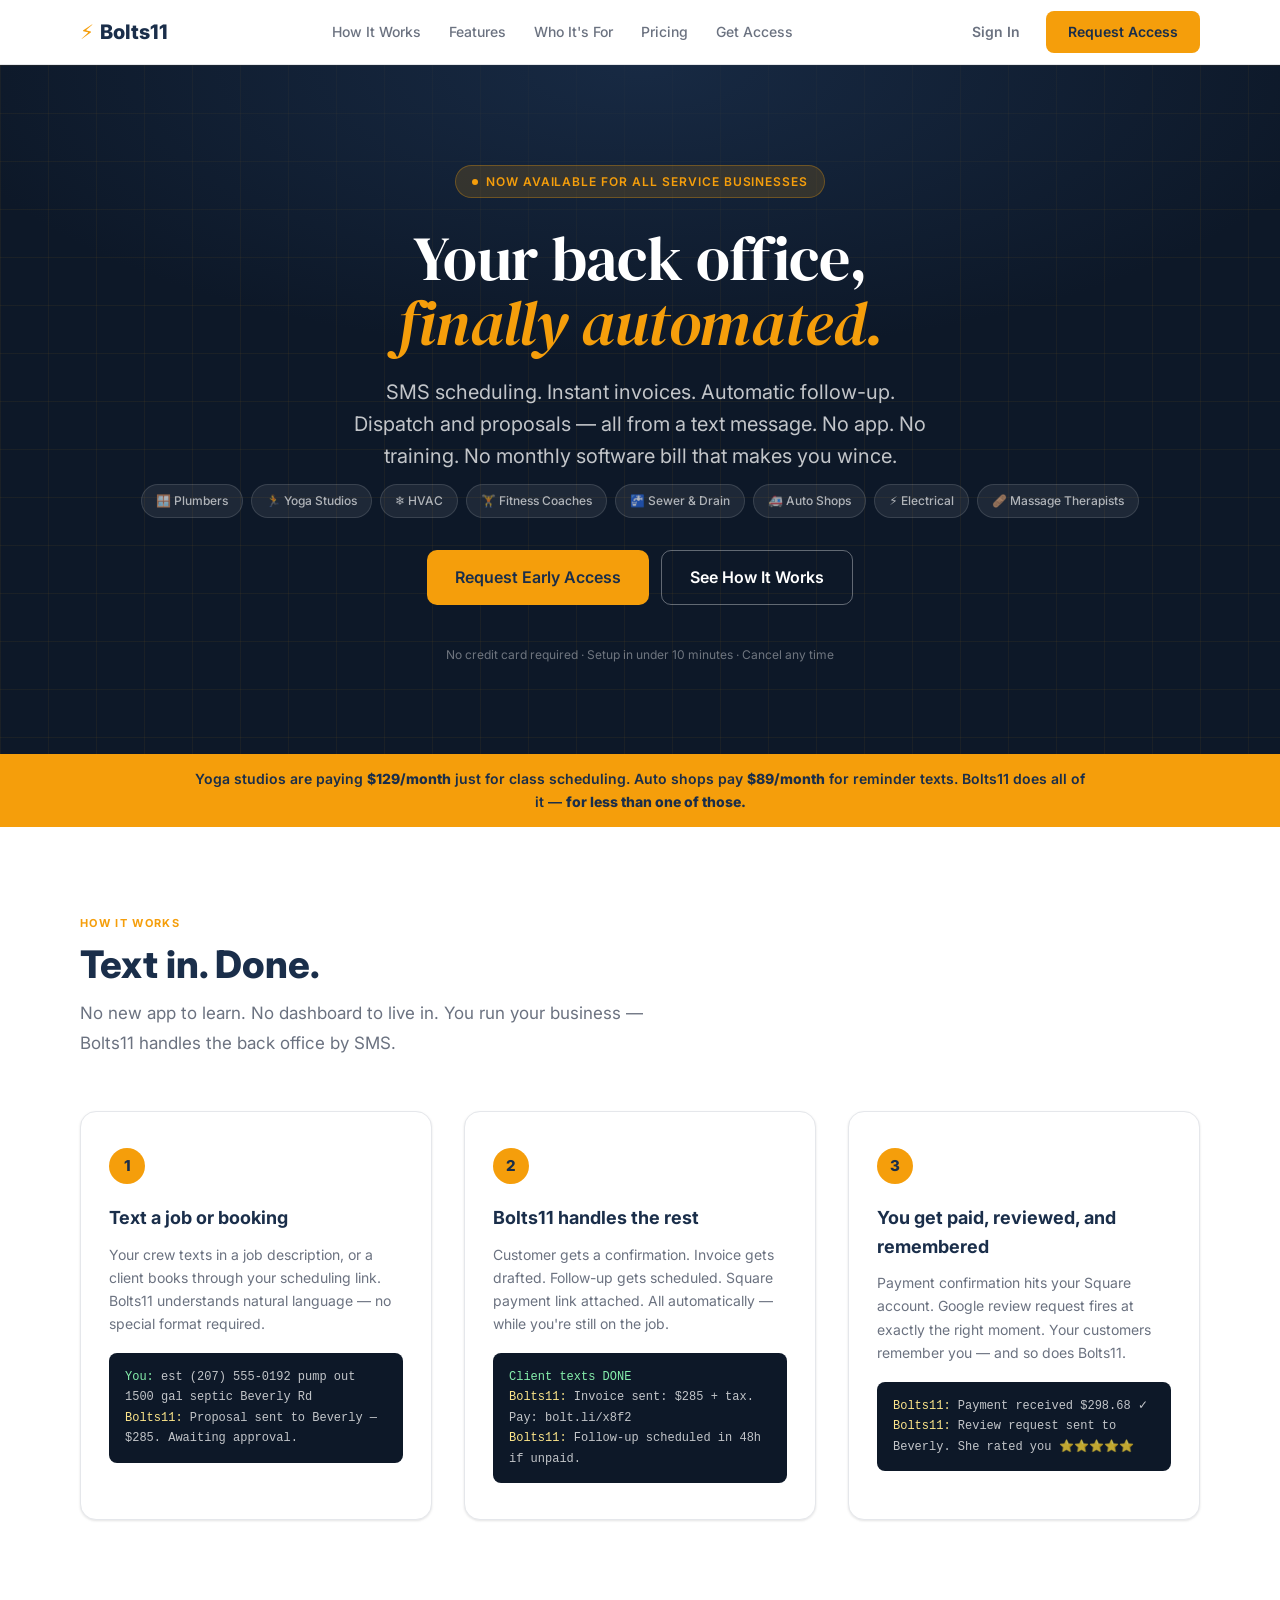
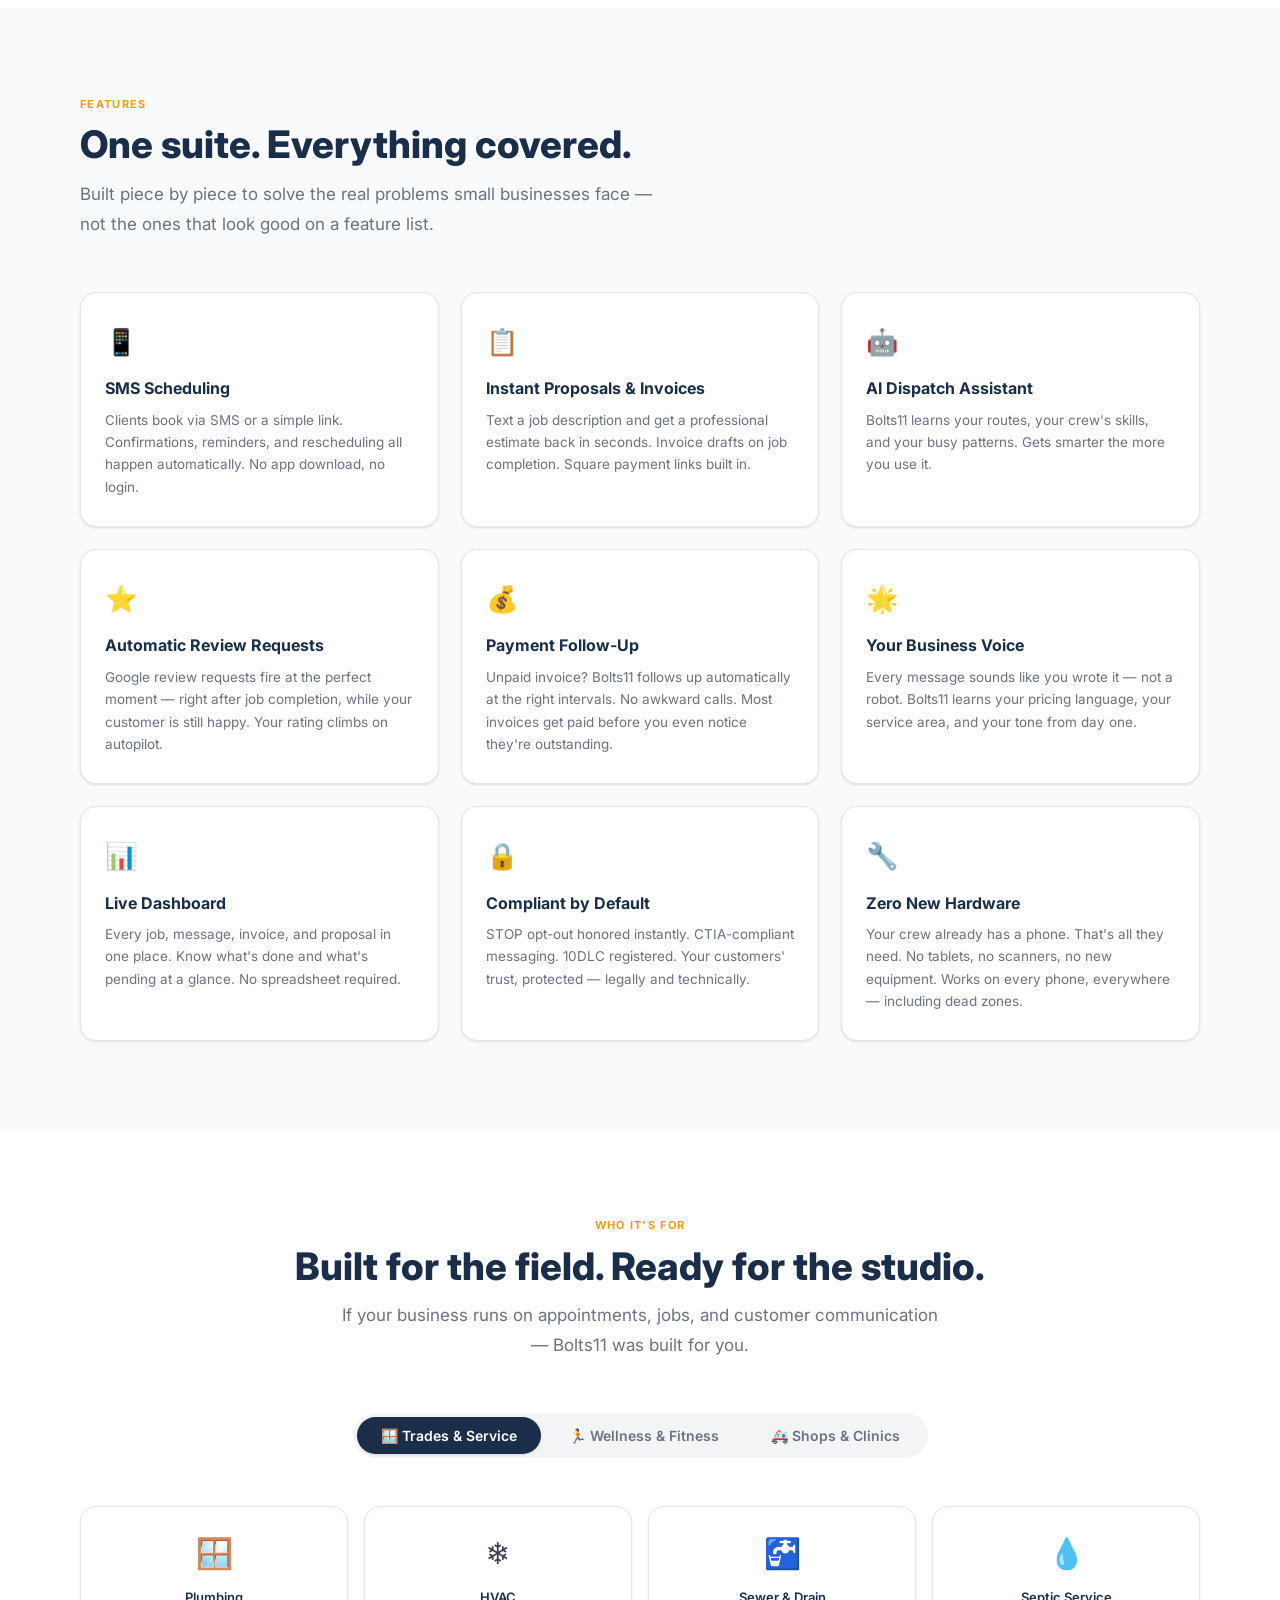
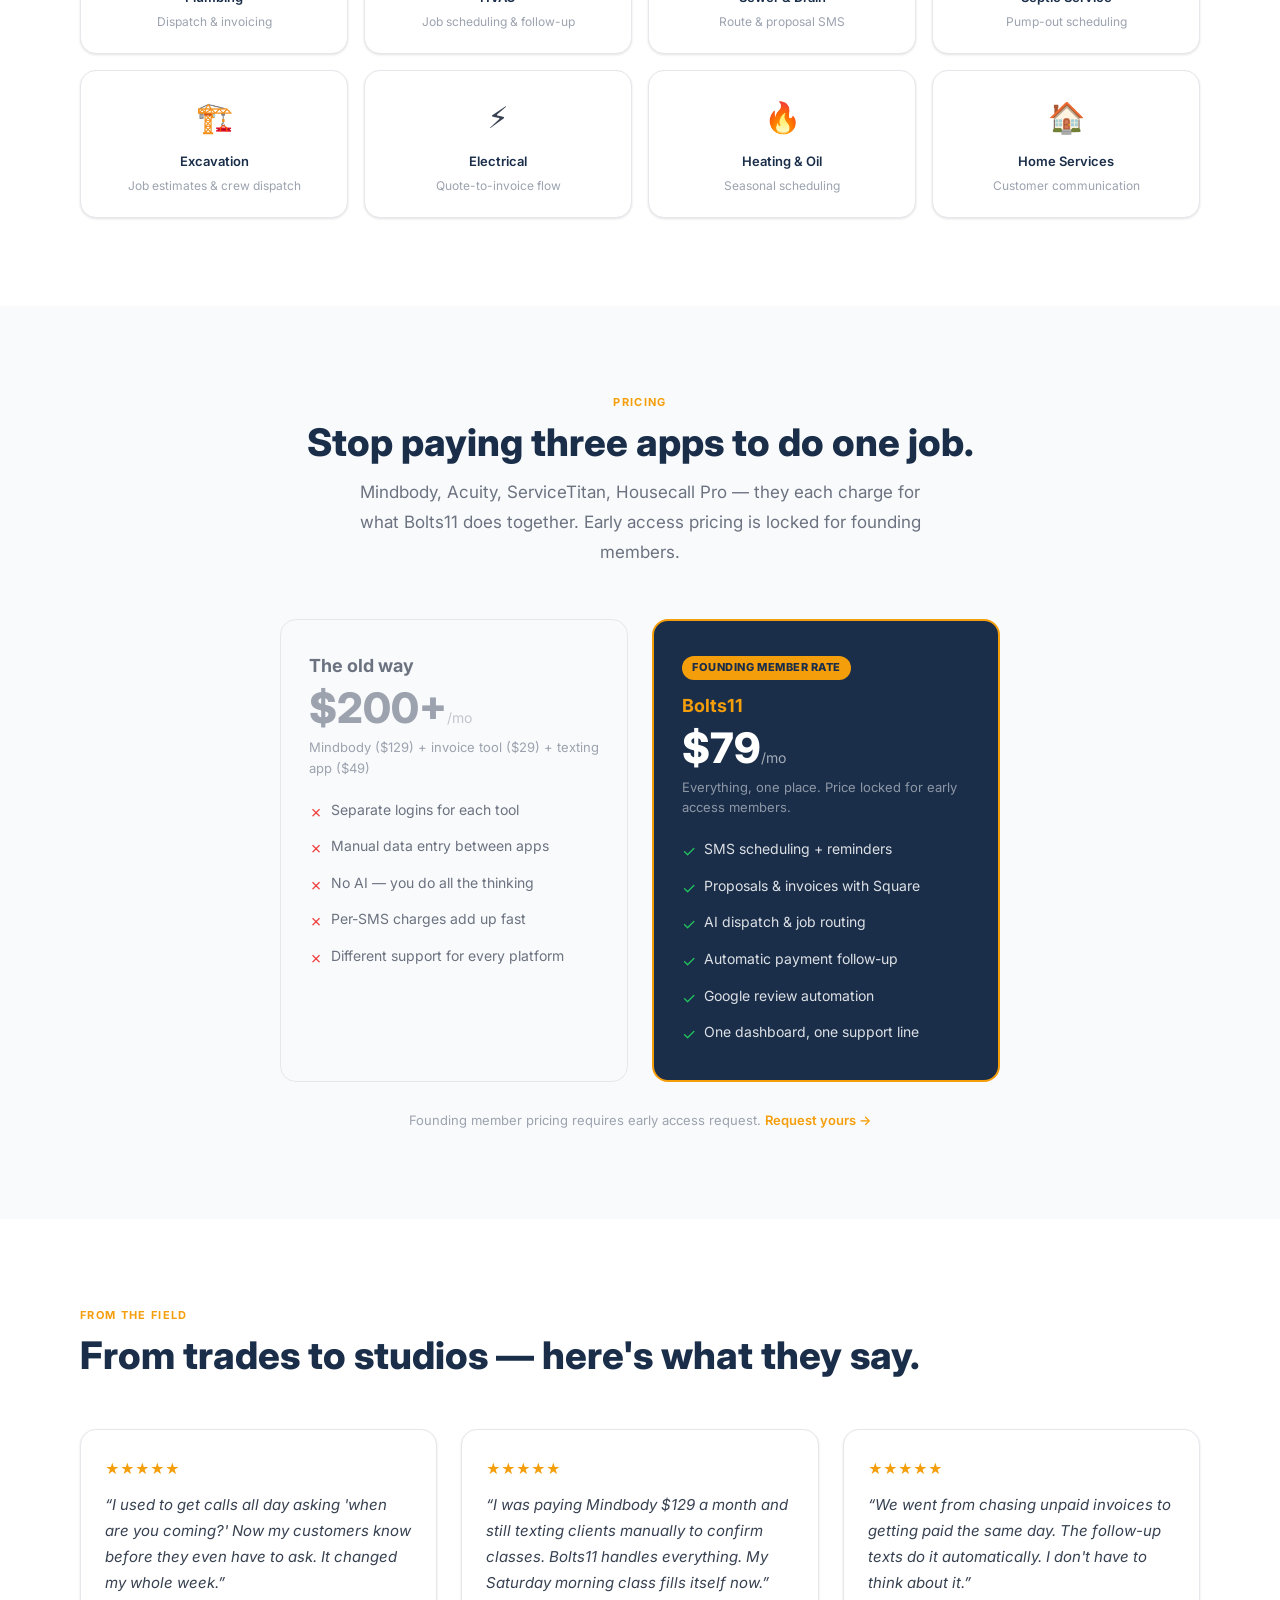
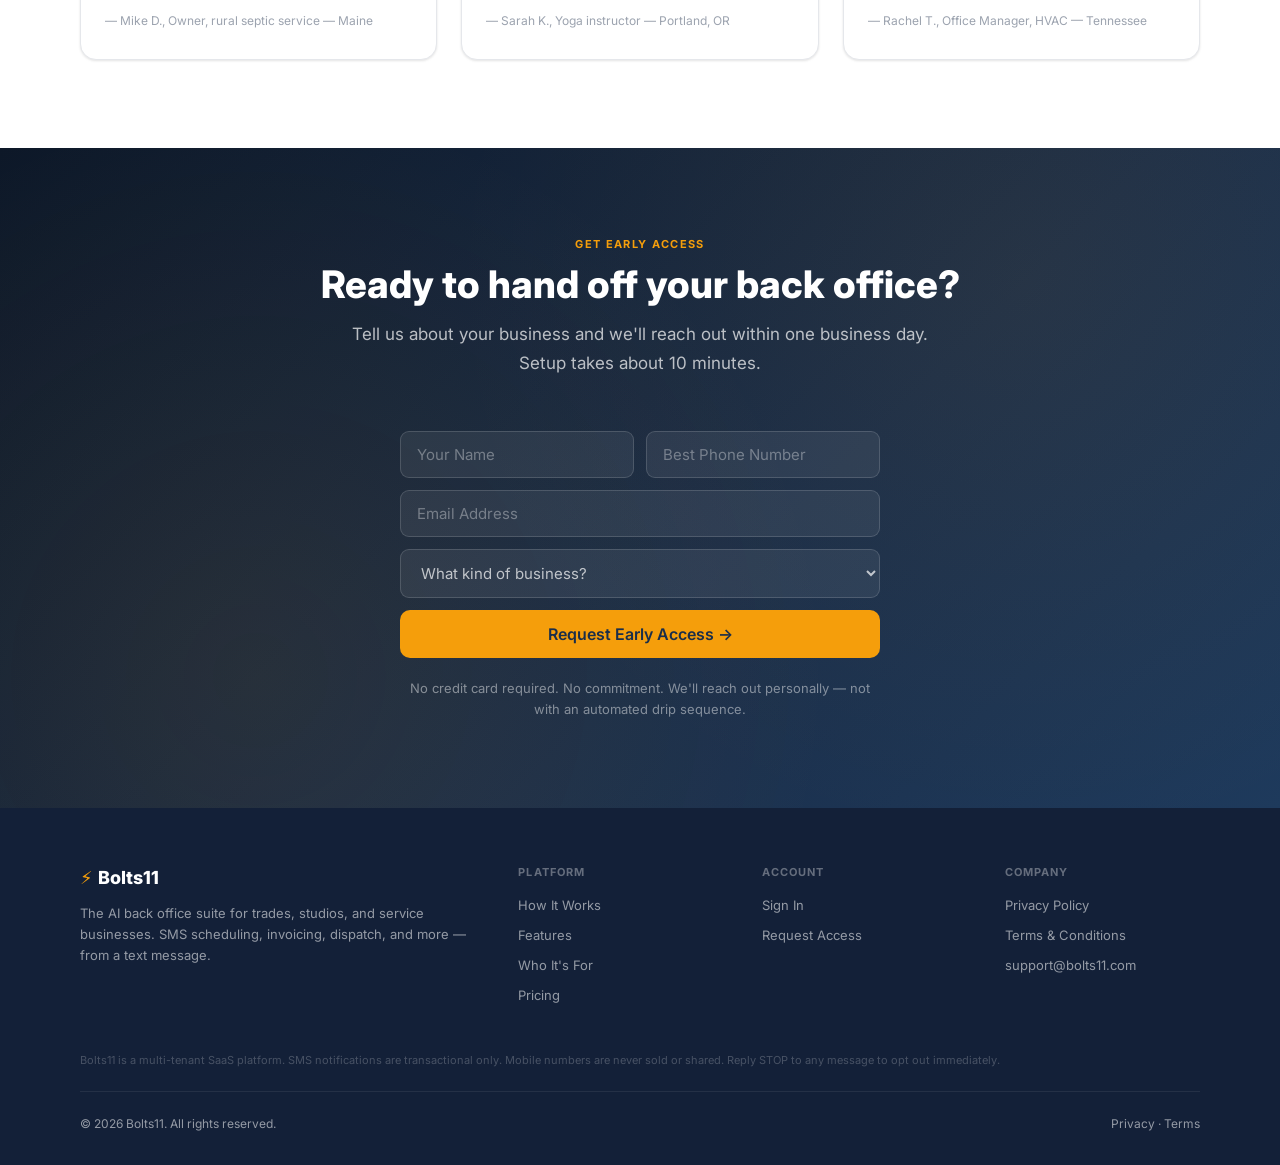
==== commit ce92a126: "Migrate bolts11-site into bolts10 repo" ====
--- a/index.html
+++ b/index.html
@@ -1,327 +1,575 @@
 <!DOCTYPE html>
 <html lang="en">
 <head>
-  <meta charset="UTF-8" />
-  <meta name="viewport" content="width=device-width, initial-scale=1.0" />
-  <title>Bolts11 — Automated SMS Job Notifications for Trade Businesses</title>
-  <meta name="description" content="Bolts11 sends automated SMS job notifications to customers on behalf of plumbing, HVAC, septic, and excavation businesses. No app required. No missed appointments." />
-  <link rel="icon" href="data:image/svg+xml,<svg xmlns='http://www.w3.org/2000/svg' viewBox='0 0 100 100'><text y='.9em' font-size='90'>⚡</text></svg>" />
-  <link rel="stylesheet" href="css/styles.css" />
+  <meta charset="UTF-8">
+  <meta name="viewport" content="width=device-width,initial-scale=1">
+  <title>Bolts11 — The AI Back Office Suite</title>
+  <meta name="description" content="Bolts11 replaces the notebook, the sticky notes, and the $150/month scheduling app. SMS scheduling, invoicing, proposals, and dispatch — for trades, studios, clinics, and service businesses.">
+  <link rel="preconnect" href="https://fonts.googleapis.com">
+  <link rel="preconnect" href="https://fonts.gstatic.com" crossorigin>
+  <link href="https://fonts.googleapis.com/css2?family=Inter:wght@400;500;600;700;800&family=DM+Serif+Display:ital@0;1&display=swap" rel="stylesheet">
+  <style>
+    *,*::before,*::after{box-sizing:border-box;margin:0;padding:0}
+    :root{
+      --navy:#1a2e4a;--navy-dark:#132038;--navy-deeper:#0d1828;
+      --amber:#f59e0b;--amber-hover:#d97706;--amber-light:#fef3c7;
+      --white:#ffffff;--gray-50:#f9fafb;--gray-100:#f3f4f6;--gray-200:#e5e7eb;
+      --gray-400:#9ca3af;--gray-500:#6b7280;--gray-700:#374151;--gray-900:#111827;
+      --radius:10px;--radius-lg:16px;
+      --shadow:0 1px 3px rgba(0,0,0,0.08),0 1px 2px rgba(0,0,0,0.04);
+      --shadow-lg:0 4px 24px rgba(0,0,0,0.12);
+      --shadow-xl:0 8px 40px rgba(0,0,0,0.18);
+    }
+    html{scroll-behavior:smooth}
+    body{font-family:'Inter',system-ui,sans-serif;color:var(--gray-700);line-height:1.6;background:var(--white)}
+    a{color:inherit;text-decoration:none}
+    img{max-width:100%;display:block}
+
+    /* ── Nav ── */
+    .nav{position:sticky;top:0;z-index:100;background:rgba(255,255,255,0.97);backdrop-filter:blur(8px);border-bottom:1px solid var(--gray-200);padding:0 24px}
+    .nav-inner{max-width:1120px;margin:0 auto;display:flex;align-items:center;justify-content:space-between;height:64px}
+    .nav-logo{font-size:20px;font-weight:800;color:var(--navy);display:flex;align-items:center;gap:6px}
+    .nav-logo .bolt{color:var(--amber)}
+    .nav-links{display:flex;align-items:center;gap:28px}
+    .nav-links a{font-size:14px;font-weight:500;color:var(--gray-500);transition:color 0.15s}
+    .nav-links a:hover{color:var(--navy)}
+    .nav-actions{display:flex;align-items:center;gap:10px}
+    .btn{display:inline-flex;align-items:center;justify-content:center;padding:10px 22px;border-radius:8px;font-size:14px;font-weight:600;cursor:pointer;transition:all 0.15s;border:none;font-family:inherit;gap:6px}
+    .btn-amber{background:var(--amber);color:var(--navy)}
+    .btn-amber:hover{background:var(--amber-hover);transform:translateY(-1px);box-shadow:0 4px 12px rgba(245,158,11,0.4)}
+    .btn-outline{background:transparent;border:1.5px solid var(--gray-200);color:var(--gray-700)}
+    .btn-outline:hover{border-color:var(--navy);color:var(--navy)}
+    .btn-ghost{background:transparent;color:var(--gray-500);padding:10px 16px}
+    .btn-ghost:hover{color:var(--navy);background:var(--gray-50)}
+    .btn-white{background:var(--white);color:var(--navy)}
+    .btn-white:hover{background:var(--amber-light)}
+    .btn-outline-white{background:transparent;border:1.5px solid rgba(255,255,255,0.35);color:var(--white)}
+    .btn-outline-white:hover{background:rgba(255,255,255,0.1);border-color:rgba(255,255,255,0.6)}
+    .btn-lg{padding:14px 28px;font-size:16px;border-radius:10px}
+    .hamburger{display:none;background:none;border:none;font-size:24px;cursor:pointer;color:var(--navy);padding:4px}
+    .mobile-menu{display:none;position:fixed;top:64px;left:0;right:0;background:var(--white);border-bottom:1px solid var(--gray-200);padding:16px 24px;z-index:99;box-shadow:var(--shadow-lg)}
+    .mobile-menu.open{display:flex;flex-direction:column;gap:12px}
+    .mobile-menu a{font-size:15px;font-weight:500;color:var(--gray-700);padding:8px 0;border-bottom:1px solid var(--gray-100)}
+
+    /* ── Sections ── */
+    .section{padding:88px 24px}
+    .section-gray{background:var(--gray-50)}
+    .section-navy{background:var(--navy);color:var(--white)}
+    .container{max-width:1120px;margin:0 auto}
+    .section-label{font-size:11px;font-weight:700;text-transform:uppercase;letter-spacing:0.12em;color:var(--amber);margin-bottom:10px}
+    .section-title{font-size:38px;font-weight:800;color:var(--navy);line-height:1.12;margin-bottom:14px}
+    .section-subtitle{font-size:17px;color:var(--gray-500);max-width:600px;line-height:1.75}
+    .section-header{margin-bottom:52px}
+    .text-center{text-align:center}
+    .text-center .section-subtitle{margin:0 auto}
+
+    /* ── Hero ── */
+    .hero{position:relative;background:var(--navy-deeper);color:var(--white);padding:100px 24px 90px;text-align:center;overflow:hidden}
+    .hero-bg-grid{position:absolute;inset:0;background-image:linear-gradient(rgba(245,158,11,0.06) 1px,transparent 1px),linear-gradient(90deg,rgba(245,158,11,0.06) 1px,transparent 1px);background-size:48px 48px;pointer-events:none}
+    .hero-bg-radial{position:absolute;inset:0;background:radial-gradient(ellipse 80% 60% at 50% 0%,rgba(26,46,74,0.8) 0%,transparent 70%);pointer-events:none}
+    .hero-eyebrow{display:inline-flex;align-items:center;gap:8px;background:rgba(245,158,11,0.15);border:1px solid rgba(245,158,11,0.3);border-radius:100px;padding:6px 16px;font-size:12px;font-weight:600;color:var(--amber);text-transform:uppercase;letter-spacing:0.08em;margin-bottom:28px}
+    .hero-eyebrow-dot{width:6px;height:6px;border-radius:50%;background:var(--amber);animation:pulse-dot 2s infinite}
+    @keyframes pulse-dot{0%,100%{opacity:1;transform:scale(1)}50%{opacity:0.5;transform:scale(0.8)}}
+    .hero h1{font-family:'DM Serif Display',Georgia,serif;font-size:62px;font-weight:400;line-height:1.05;margin-bottom:20px;letter-spacing:-0.01em}
+    .hero h1 em{color:var(--amber);font-style:italic}
+    .hero-sub{font-size:20px;opacity:0.75;margin-bottom:12px;font-weight:400;max-width:580px;margin-left:auto;margin-right:auto;line-height:1.6}
+    .hero-btns{display:flex;gap:12px;justify-content:center;flex-wrap:wrap;margin-bottom:40px;margin-top:32px}
+    .hero-audiences{display:flex;justify-content:center;gap:8px;flex-wrap:wrap;margin-bottom:32px}
+    .audience-pill{background:rgba(255,255,255,0.07);border:1px solid rgba(255,255,255,0.12);border-radius:100px;padding:6px 14px;font-size:12px;color:rgba(255,255,255,0.65);font-weight:500}
+    .hero-trust{font-size:12px;opacity:0.4;margin:0 auto}
+
+    /* ── Comparison bar ── */
+    .compare-bar{background:var(--amber);padding:14px 24px;text-align:center}
+    .compare-bar p{font-size:14px;font-weight:600;color:var(--navy);max-width:900px;margin:0 auto}
+    .compare-bar strong{font-weight:800}
+
+    /* ── How it works ── */
+    .steps-grid{display:grid;grid-template-columns:repeat(3,1fr);gap:32px}
+    .step-card{background:var(--white);border:1px solid var(--gray-200);border-radius:var(--radius-lg);padding:36px 28px;box-shadow:var(--shadow);text-align:left;position:relative}
+    .step-num{display:inline-flex;align-items:center;justify-content:center;width:36px;height:36px;border-radius:50%;background:var(--amber);color:var(--navy);font-size:15px;font-weight:800;margin-bottom:20px}
+    .step-card h3{font-size:18px;font-weight:700;color:var(--navy);margin-bottom:10px}
+    .step-card p{font-size:14px;color:var(--gray-500);line-height:1.65}
+    .step-sms{background:var(--navy-deeper);border-radius:8px;padding:14px 16px;margin-top:18px;font-size:12px;font-family:'SF Mono','Fira Code',monospace;color:rgba(255,255,255,0.75);line-height:1.7}
+    .step-sms .sms-in{color:#86efac}
+    .step-sms .sms-out{color:#fde68a}
+
+    /* ── Features ── */
+    .features-grid{display:grid;grid-template-columns:repeat(3,1fr);gap:22px}
+    .feature-card{background:var(--white);border:1px solid var(--gray-200);border-radius:var(--radius-lg);padding:28px 24px;box-shadow:var(--shadow);transition:all 0.2s}
+    .feature-card:hover{box-shadow:var(--shadow-lg);transform:translateY(-2px);border-color:var(--amber)}
+    .feature-icon{font-size:26px;margin-bottom:14px;display:block}
+    .feature-card h3{font-size:16px;font-weight:700;color:var(--navy);margin-bottom:7px}
+    .feature-card p{font-size:13.5px;color:var(--gray-500);line-height:1.65}
+
+    /* ── Audiences toggle ── */
+    .audience-toggle-wrap{display:flex;justify-content:center;margin-bottom:48px}
+    .audience-toggle{display:inline-flex;background:var(--gray-100);border-radius:100px;padding:4px;gap:4px}
+    .audience-toggle button{padding:10px 24px;border-radius:100px;border:none;font-size:14px;font-weight:600;cursor:pointer;transition:all 0.2s;background:transparent;color:var(--gray-500);font-family:inherit}
+    .audience-toggle button.active{background:var(--navy);color:var(--white);box-shadow:var(--shadow)}
+    .audience-panel{display:none}
+    .audience-panel.active{display:grid}
+    .audience-grid{grid-template-columns:repeat(4,1fr);gap:16px}
+    .audience-card{background:var(--white);border:1px solid var(--gray-200);border-radius:var(--radius-lg);padding:22px 16px;text-align:center;box-shadow:var(--shadow);transition:all 0.15s}
+    .audience-card:hover{border-color:var(--amber);box-shadow:var(--shadow-lg)}
+    .audience-card .aud-icon{font-size:30px;margin-bottom:10px}
+    .audience-card .aud-name{font-size:13px;font-weight:600;color:var(--navy);margin-bottom:4px}
+    .audience-card .aud-pain{font-size:12px;color:var(--gray-400)}
+
+    /* ── Pricing comparison ── */
+    .vs-grid{display:grid;grid-template-columns:1fr 1fr;gap:24px;max-width:720px;margin:0 auto}
+    .vs-card{border-radius:var(--radius-lg);padding:32px 28px}
+    .vs-card.them{background:var(--gray-50);border:1px solid var(--gray-200)}
+    .vs-card.us{background:var(--navy);color:var(--white);border:2px solid var(--amber)}
+    .vs-card h3{font-size:18px;font-weight:700;margin-bottom:6px}
+    .vs-card.them h3{color:var(--gray-500)}
+    .vs-card.us h3{color:var(--amber)}
+    .vs-price{font-size:42px;font-weight:800;line-height:1;margin-bottom:4px}
+    .vs-card.them .vs-price{color:var(--gray-400)}
+    .vs-card.us .vs-price{color:var(--white)}
+    .vs-period{font-size:14px;font-weight:400;opacity:0.6}
+    .vs-list{list-style:none;margin-top:20px;display:flex;flex-direction:column;gap:10px}
+    .vs-list li{font-size:14px;display:flex;align-items:flex-start;gap:8px}
+    .vs-card.them .vs-list li{color:var(--gray-500)}
+    .vs-card.us .vs-list li{color:rgba(255,255,255,0.85)}
+    .vs-check{color:#22c55e;font-size:16px;flex-shrink:0;margin-top:1px}
+    .vs-x{color:#ef4444;font-size:16px;flex-shrink:0;margin-top:1px}
+    .vs-badge{display:inline-block;background:var(--amber);color:var(--navy);font-size:11px;font-weight:800;padding:3px 10px;border-radius:100px;margin-bottom:12px;text-transform:uppercase;letter-spacing:0.05em}
+
+    /* ── Testimonials ── */
+    .testimonials-grid{display:grid;grid-template-columns:repeat(3,1fr);gap:24px}
+    .testimonial-card{background:var(--white);border:1px solid var(--gray-200);border-radius:var(--radius-lg);padding:28px 24px;box-shadow:var(--shadow)}
+    .testimonial-stars{color:var(--amber);font-size:14px;margin-bottom:12px}
+    .testimonial-card blockquote{font-size:15px;color:var(--gray-700);line-height:1.72;font-style:italic;margin-bottom:16px}
+    .testimonial-card cite{font-size:12px;color:var(--gray-400);font-style:normal;display:block}
+
+    /* ── CTA ── */
+    .cta-section{background:linear-gradient(135deg,var(--navy-deeper) 0%,var(--navy) 60%,#1e3a5c 100%);color:var(--white);text-align:center;position:relative;overflow:hidden}
+    .cta-section::before{content:'';position:absolute;inset:0;background-image:radial-gradient(circle at 20% 80%,rgba(245,158,11,0.08) 0%,transparent 50%),radial-gradient(circle at 80% 20%,rgba(245,158,11,0.06) 0%,transparent 50%);pointer-events:none}
+    .cta-section .section-title{color:var(--white)}
+    .cta-section .section-subtitle{color:rgba(255,255,255,0.7);margin:0 auto 36px}
+    .contact-form{max-width:480px;margin:0 auto;display:flex;flex-direction:column;gap:12px;position:relative}
+    .contact-form input,.contact-form select,.contact-form textarea{width:100%;padding:13px 16px;border:1px solid rgba(255,255,255,0.15);border-radius:9px;background:rgba(255,255,255,0.07);color:var(--white);font-family:inherit;font-size:15px;transition:all 0.15s}
+    .contact-form input::placeholder,.contact-form textarea::placeholder{color:rgba(255,255,255,0.35)}
+    .contact-form input:focus,.contact-form textarea:focus{outline:none;border-color:var(--amber);background:rgba(255,255,255,0.11)}
+    .contact-form select{color:rgba(255,255,255,0.7)}
+    .contact-form select option{background:var(--navy);color:var(--white)}
+    .cta-closing{font-size:13px;opacity:0.45;margin-top:20px;max-width:460px;margin-left:auto;margin-right:auto}
+    .form-row{display:grid;grid-template-columns:1fr 1fr;gap:12px}
+
+    /* ── Footer ── */
+    .footer{background:var(--navy-dark);color:rgba(255,255,255,0.55);padding:56px 24px 32px}
+    .footer-inner{max-width:1120px;margin:0 auto}
+    .footer-top{display:grid;grid-template-columns:2fr 1fr 1fr 1fr;gap:48px;margin-bottom:36px}
+    .footer-brand .footer-logo{font-size:18px;font-weight:800;color:var(--white);margin-bottom:10px;display:flex;align-items:center;gap:5px}
+    .footer-brand .footer-logo span{color:var(--amber)}
+    .footer-brand p{font-size:13px;line-height:1.65;margin-bottom:0}
+    .footer-col h4{font-size:11px;font-weight:700;text-transform:uppercase;letter-spacing:0.1em;color:rgba(255,255,255,0.35);margin-bottom:14px}
+    .footer-col a{display:block;font-size:13px;margin-bottom:9px;transition:color 0.15s}
+    .footer-col a:hover{color:var(--white)}
+    .footer-bottom{border-top:1px solid rgba(255,255,255,0.07);padding-top:22px;display:flex;justify-content:space-between;align-items:center;flex-wrap:wrap;gap:12px}
+    .footer-bottom p,.footer-bottom a{font-size:12px}
+    .footer-legal{font-size:11px;line-height:1.65;margin-bottom:22px;opacity:0.4}
+
+    /* ── Responsive ── */
+    @media(max-width:960px){
+      .steps-grid,.features-grid,.testimonials-grid{grid-template-columns:1fr}
+      .audience-grid{grid-template-columns:repeat(2,1fr)}
+      .vs-grid{grid-template-columns:1fr}
+      .footer-top{grid-template-columns:1fr 1fr;gap:32px}
+      .hero h1{font-size:46px}
+      .section-title{font-size:30px}
+      .form-row{grid-template-columns:1fr}
+    }
+    @media(max-width:640px){
+      .nav-links,.nav-actions .btn-ghost{display:none}
+      .hamburger{display:block}
+      .hero{padding:60px 24px 52px}
+      .hero h1{font-size:36px}
+      .hero-sub{font-size:17px}
+      .section{padding:56px 20px}
+      .audience-grid{grid-template-columns:repeat(2,1fr)}
+      .footer-top{grid-template-columns:1fr}
+      .footer-bottom{flex-direction:column;text-align:center}
+    }
+  </style>
 </head>
 <body>
 
-<!-- ═══════════════════════════════════════════════════════════
-     NAVBAR
-════════════════════════════════════════════════════════════ -->
-<nav class="navbar" role="navigation" aria-label="Main navigation">
-  <div class="container navbar__inner">
-    <a href="/" class="navbar__logo" aria-label="Bolts11 Home">
-      <span class="navbar__logo-bolt" aria-hidden="true">⚡</span>
-      Bolts11
-    </a>
-
-    <ul class="navbar__links">
-      <li><a href="/#how-it-works">How It Works</a></li>
-      <li><a href="/#features">Features</a></li>
-      <li><a href="/#who-its-for">Who It's For</a></li>
-      <li><a href="/contact/">Contact</a></li>
-    </ul>
-
-    <div class="navbar__cta">
-      <a href="/contact/" class="btn btn-primary">Request a Demo</a>
-    </div>
-
-    <button class="navbar__hamburger" id="hamburger" aria-label="Toggle menu" aria-expanded="false">
-      <span></span><span></span><span></span>
-    </button>
-  </div>
-
+<!-- Nav -->
+<nav class="nav">
+  <div class="nav-inner">
+    <a href="index.html" class="nav-logo"><span class="bolt">&#9889;</span> Bolts11</a>
+    <div class="nav-links">
+      <a href="#how-it-works">How It Works</a>
+      <a href="#features">Features</a>
+      <a href="#who">Who It's For</a>
+      <a href="#pricing">Pricing</a>
+      <a href="#contact">Get Access</a>
+    </div>
+    <div class="nav-actions">
+      <a href="signin.html" class="btn btn-ghost">Sign In</a>
+      <a href="#contact" class="btn btn-amber">Request Access</a>
+    </div>
+    <button class="hamburger" onclick="document.getElementById('mobile-menu').classList.toggle('open')" aria-label="Menu">&#9776;</button>
+  </div>
+</nav>
+<div class="mobile-menu" id="mobile-menu">
+  <a href="#how-it-works" onclick="this.closest('.mobile-menu').classList.remove('open')">How It Works</a>
+  <a href="#features" onclick="this.closest('.mobile-menu').classList.remove('open')">Features</a>
+  <a href="#who" onclick="this.closest('.mobile-menu').classList.remove('open')">Who It's For</a>
+  <a href="#pricing" onclick="this.closest('.mobile-menu').classList.remove('open')">Pricing</a>
+  <a href="#contact" onclick="this.closest('.mobile-menu').classList.remove('open')">Get Access</a>
+  <a href="signin.html" style="color:var(--amber);font-weight:700">Sign In &rarr;</a>
+</div>
+
+<!-- Hero -->
+<section class="hero">
+  <div class="hero-bg-grid"></div>
+  <div class="hero-bg-radial"></div>
+  <div class="container" style="position:relative;z-index:1">
+    <div class="hero-eyebrow">
+      <span class="hero-eyebrow-dot"></span>
+      Now available for all service businesses
+    </div>
+    <h1>Your back office,<br><em>finally automated.</em></h1>
+    <p class="hero-sub">SMS scheduling. Instant invoices. Automatic follow-up. Dispatch and proposals — all from a text message. No app. No training. No monthly software bill that makes you wince.</p>
+    <div class="hero-audiences">
+      <span class="audience-pill">&#129695; Plumbers</span>
+      <span class="audience-pill">&#127939; Yoga Studios</span>
+      <span class="audience-pill">&#10052; HVAC</span>
+      <span class="audience-pill">&#127947; Fitness Coaches</span>
+      <span class="audience-pill">&#128688; Sewer &amp; Drain</span>
+      <span class="audience-pill">&#128657; Auto Shops</span>
+      <span class="audience-pill">&#9889; Electrical</span>
+      <span class="audience-pill">&#129657; Massage Therapists</span>
+    </div>
+    <div class="hero-btns">
+      <a href="#contact" class="btn btn-amber btn-lg">Request Early Access</a>
+      <a href="#how-it-works" class="btn btn-outline-white btn-lg">See How It Works</a>
+    </div>
+    <p class="hero-trust">No credit card required &middot; Setup in under 10 minutes &middot; Cancel any time</p>
+  </div>
+</section>
+
+<!-- Comparison bar -->
+<div class="compare-bar">
+  <p>Yoga studios are paying <strong>$129/month</strong> just for class scheduling. Auto shops pay <strong>$89/month</strong> for reminder texts. Bolts11 does all of it — <strong>for less than one of those.</strong></p>
+</div>
+
+<!-- How It Works -->
+<section class="section" id="how-it-works">
   <div class="container">
-    <div class="navbar__mobile-menu" id="mobile-menu" role="menu">
-      <a href="/#how-it-works" role="menuitem">How It Works</a>
-      <a href="/#features" role="menuitem">Features</a>
-      <a href="/#who-its-for" role="menuitem">Who It's For</a>
-      <a href="/contact/" role="menuitem">Contact</a>
-      <a href="/contact/" role="menuitem" style="color: var(--amber); font-weight: 700;">Request a Demo →</a>
-    </div>
-  </div>
-</nav>
-
-<!-- ═══════════════════════════════════════════════════════════
-     HERO
-════════════════════════════════════════════════════════════ -->
-<section class="hero" aria-labelledby="hero-heading">
+    <div class="section-header">
+      <div class="section-label">How It Works</div>
+      <h2 class="section-title">Text in. Done.</h2>
+      <p class="section-subtitle">No new app to learn. No dashboard to live in. You run your business — Bolts11 handles the back office by SMS.</p>
+    </div>
+    <div class="steps-grid">
+      <div class="step-card">
+        <div class="step-num">1</div>
+        <h3>Text a job or booking</h3>
+        <p>Your crew texts in a job description, or a client books through your scheduling link. Bolts11 understands natural language — no special format required.</p>
+        <div class="step-sms">
+          <span class="sms-in">You: </span>est (207) 555-0192 pump out 1500 gal septic Beverly Rd<br>
+          <span class="sms-out">Bolts11: </span>Proposal sent to Beverly — $285. Awaiting approval.
+        </div>
+      </div>
+      <div class="step-card">
+        <div class="step-num">2</div>
+        <h3>Bolts11 handles the rest</h3>
+        <p>Customer gets a confirmation. Invoice gets drafted. Follow-up gets scheduled. Square payment link attached. All automatically — while you're still on the job.</p>
+        <div class="step-sms">
+          <span class="sms-in">Client texts DONE</span><br>
+          <span class="sms-out">Bolts11: </span>Invoice sent: $285 + tax. Pay: bolt.li/x8f2<br>
+          <span class="sms-out">Bolts11: </span>Follow-up scheduled in 48h if unpaid.
+        </div>
+      </div>
+      <div class="step-card">
+        <div class="step-num">3</div>
+        <h3>You get paid, reviewed, and remembered</h3>
+        <p>Payment confirmation hits your Square account. Google review request fires at exactly the right moment. Your customers remember you — and so does Bolts11.</p>
+        <div class="step-sms">
+          <span class="sms-out">Bolts11: </span>Payment received $298.68 ✓<br>
+          <span class="sms-out">Bolts11: </span>Review request sent to Beverly. She rated you ⭐⭐⭐⭐⭐
+        </div>
+      </div>
+    </div>
+  </div>
+</section>
+
+<!-- Features -->
+<section class="section section-gray" id="features">
   <div class="container">
-    <div class="badge">Built for Trades</div>
-    <h1 id="hero-heading">Your customers know you're coming.<br>Before you even knock.</h1>
-    <p class="hero__sub">
-      Bolts11 sends automated SMS notifications to your customers the moment a job is scheduled,
-      dispatched, or completed — no app, no setup, no hassle.
-    </p>
-    <div class="hero__actions">
-      <a href="/contact/" class="btn btn-primary">Request a Demo</a>
-      <a href="/#how-it-works" class="btn btn-outline">See How It Works</a>
-    </div>
-    <div class="hero__scroll" aria-hidden="true">
-      <div class="hero__scroll-arrow"></div>
-    </div>
-  </div>
-</section>
-
-<!-- ═══════════════════════════════════════════════════════════
-     SOCIAL PROOF BAR
-════════════════════════════════════════════════════════════ -->
-<div style="background: var(--amber); padding: .85rem 0;">
-  <div class="container text-center" style="color: var(--navy-dark); font-weight: 600; font-size: .95rem;">
-    Trusted by plumbers, HVAC techs, septic servicers, and excavators across rural America.
-  </div>
-</div>
-
-<!-- ═══════════════════════════════════════════════════════════
-     HOW IT WORKS
-════════════════════════════════════════════════════════════ -->
-<section class="section" id="how-it-works" aria-labelledby="how-heading">
-  <div class="container text-center">
-    <div class="badge">Simple by Design</div>
-    <h2 id="how-heading">Three steps. Zero learning curve.</h2>
-    <div class="divider"></div>
-    <p style="max-width: 600px; margin-inline: auto; color: var(--slate-500);">
-      Bolts11 plugs into how you already run your jobs. Your crew texts job updates the same way
-      they always have — Bolts11 handles the rest.
-    </p>
-
-    <div class="steps">
-      <div class="step">
-        <div class="step__number">1</div>
-        <h3>You Book the Job</h3>
-        <p>Schedule a job via your dispatch system or just text in the job details. Bolts11 captures everything automatically.</p>
-      </div>
-      <div class="step">
-        <div class="step__number">2</div>
-        <h3>Bolts11 Notifies Your Customer</h3>
-        <p>Your customer gets a professional SMS — confirmed appointment time, tech name, and what to expect. Automatically.</p>
-      </div>
-      <div class="step">
-        <div class="step__number">3</div>
-        <h3>Job Done, Customer Happy</h3>
-        <p>On completion, a follow-up SMS goes out — receipt, review request, or whatever fits your workflow.</p>
-      </div>
-    </div>
-  </div>
-</section>
-
-<!-- ═══════════════════════════════════════════════════════════
-     FEATURES
-════════════════════════════════════════════════════════════ -->
-<section class="section section--alt" id="features" aria-labelledby="features-heading">
+    <div class="section-header">
+      <div class="section-label">Features</div>
+      <h2 class="section-title">One suite. Everything covered.</h2>
+      <p class="section-subtitle">Built piece by piece to solve the real problems small businesses face — not the ones that look good on a feature list.</p>
+    </div>
+    <div class="features-grid">
+      <div class="feature-card">
+        <span class="feature-icon">&#128241;</span>
+        <h3>SMS Scheduling</h3>
+        <p>Clients book via SMS or a simple link. Confirmations, reminders, and rescheduling all happen automatically. No app download, no login.</p>
+      </div>
+      <div class="feature-card">
+        <span class="feature-icon">&#128203;</span>
+        <h3>Instant Proposals &amp; Invoices</h3>
+        <p>Text a job description and get a professional estimate back in seconds. Invoice drafts on job completion. Square payment links built in.</p>
+      </div>
+      <div class="feature-card">
+        <span class="feature-icon">&#129302;</span>
+        <h3>AI Dispatch Assistant</h3>
+        <p>Bolts11 learns your routes, your crew's skills, and your busy patterns. Gets smarter the more you use it.</p>
+      </div>
+      <div class="feature-card">
+        <span class="feature-icon">&#11088;</span>
+        <h3>Automatic Review Requests</h3>
+        <p>Google review requests fire at the perfect moment — right after job completion, while your customer is still happy. Your rating climbs on autopilot.</p>
+      </div>
+      <div class="feature-card">
+        <span class="feature-icon">&#128176;</span>
+        <h3>Payment Follow-Up</h3>
+        <p>Unpaid invoice? Bolts11 follows up automatically at the right intervals. No awkward calls. Most invoices get paid before you even notice they're outstanding.</p>
+      </div>
+      <div class="feature-card">
+        <span class="feature-icon">&#127775;</span>
+        <h3>Your Business Voice</h3>
+        <p>Every message sounds like you wrote it — not a robot. Bolts11 learns your pricing language, your service area, and your tone from day one.</p>
+      </div>
+      <div class="feature-card">
+        <span class="feature-icon">&#128202;</span>
+        <h3>Live Dashboard</h3>
+        <p>Every job, message, invoice, and proposal in one place. Know what's done and what's pending at a glance. No spreadsheet required.</p>
+      </div>
+      <div class="feature-card">
+        <span class="feature-icon">&#128274;</span>
+        <h3>Compliant by Default</h3>
+        <p>STOP opt-out honored instantly. CTIA-compliant messaging. 10DLC registered. Your customers' trust, protected — legally and technically.</p>
+      </div>
+      <div class="feature-card">
+        <span class="feature-icon">&#128295;</span>
+        <h3>Zero New Hardware</h3>
+        <p>Your crew already has a phone. That's all they need. No tablets, no scanners, no new equipment. Works on every phone, everywhere — including dead zones.</p>
+      </div>
+    </div>
+  </div>
+</section>
+
+<!-- Who It's For — tabbed audience view -->
+<section class="section" id="who">
   <div class="container">
-    <div class="text-center">
-      <div class="badge">Platform Features</div>
-      <h2 id="features-heading">Everything your back office needs.</h2>
-      <div class="divider"></div>
-    </div>
-
-    <div class="features">
-      <div class="feature-card">
-        <span class="feature-card__icon" aria-hidden="true">📱</span>
-        <h3>SMS-First, Always</h3>
-        <p>Customers get plain text messages that work on every phone — no app download, no email, no portal. Rural-proof.</p>
-      </div>
-      <div class="feature-card">
-        <span class="feature-card__icon" aria-hidden="true">🏢</span>
-        <h3>Multi-Tenant Platform</h3>
-        <p>Each trade business gets their own isolated environment, their own phone number, and their own customer data.</p>
-      </div>
-      <div class="feature-card">
-        <span class="feature-card__icon" aria-hidden="true">🤖</span>
-        <h3>AI-Powered Notifications</h3>
-        <p>Messages sound like you wrote them — not a robot. Bolts11 learns your business voice and your pricing language.</p>
-      </div>
-      <div class="feature-card">
-        <span class="feature-card__icon" aria-hidden="true">📋</span>
-        <h3>Proposals & Invoices</h3>
-        <p>Generate professional estimates from a quick job description. Send invoices when the job wraps up. All via SMS.</p>
-      </div>
-      <div class="feature-card">
-        <span class="feature-card__icon" aria-hidden="true">⭐</span>
-        <h3>Automatic Review Requests</h3>
-        <p>After every completed job, Bolts11 follows up asking for a Google review — at the exact right moment.</p>
-      </div>
-      <div class="feature-card">
-        <span class="feature-card__icon" aria-hidden="true">🔒</span>
-        <h3>Compliant by Default</h3>
-        <p>STOP opt-out honored instantly. All mobile data handled per CTIA guidelines. Your customers' trust, protected.</p>
-      </div>
-      <div class="feature-card">
-        <span class="feature-card__icon" aria-hidden="true">📅</span>
-        <h3>Scheduling & Dispatch</h3>
-        <p>Text in a job and Bolts11 schedules it, confirms with the customer, and keeps your crew on track.</p>
-      </div>
-      <div class="feature-card">
-        <span class="feature-card__icon" aria-hidden="true">📊</span>
-        <h3>Job History Dashboard</h3>
-        <p>See every job, every message, every invoice — organized by day. Know what's done and what's pending at a glance.</p>
-      </div>
-      <div class="feature-card">
-        <span class="feature-card__icon" aria-hidden="true">🔧</span>
-        <h3>Zero Hardware Required</h3>
-        <p>Your crew already has a phone. That's all they need. No tablets, no scanners, no new equipment.</p>
-      </div>
-    </div>
-  </div>
-</section>
-
-<!-- ═══════════════════════════════════════════════════════════
-     WHO IT'S FOR
-════════════════════════════════════════════════════════════ -->
-<section class="section" id="who-its-for" aria-labelledby="who-heading">
-  <div class="container text-center">
-    <div class="badge">Built for Trades</div>
-    <h2 id="who-heading">If you do service work, Bolts11 is for you.</h2>
-    <div class="divider"></div>
-    <p style="max-width: 620px; margin-inline: auto; color: var(--slate-500); margin-bottom: 2rem;">
-      Bolts11 was designed from the ground up for small trade service businesses. If your crew is
-      in the field and your customers are waiting for updates — this is what you need.
-    </p>
-
-    <div class="verticals">
-      <div class="vertical-tag"><span aria-hidden="true">🪠</span> Plumbing</div>
-      <div class="vertical-tag"><span aria-hidden="true">❄️</span> HVAC</div>
-      <div class="vertical-tag"><span aria-hidden="true">🚰</span> Sewer & Drain</div>
-      <div class="vertical-tag"><span aria-hidden="true">💧</span> Septic Service</div>
-      <div class="vertical-tag"><span aria-hidden="true">🏗️</span> Excavation</div>
-      <div class="vertical-tag"><span aria-hidden="true">⚡</span> Electrical</div>
-      <div class="vertical-tag"><span aria-hidden="true">🔥</span> Heating & Oil</div>
-      <div class="vertical-tag"><span aria-hidden="true">🏠</span> Home Services</div>
-    </div>
-  </div>
-</section>
-
-<!-- ═══════════════════════════════════════════════════════════
-     TESTIMONIALS
-════════════════════════════════════════════════════════════ -->
-<section class="section section--alt" aria-labelledby="testimonials-heading">
-  <div class="container text-center">
-    <div class="badge">From the Field</div>
-    <h2 id="testimonials-heading">What trade owners are saying.</h2>
-    <div class="divider"></div>
-
-    <div class="testimonial-grid">
-      <div class="testimonial">
-        <p class="testimonial__quote">"I used to get calls all day asking 'when are you coming?' Now my customers know before they even have to ask. It changed my whole week."</p>
-        <div class="testimonial__author">Mike D.</div>
-        <div class="testimonial__role">Owner, rural septic service — Maine</div>
-      </div>
-      <div class="testimonial">
-        <p class="testimonial__quote">"We went from chasing unpaid invoices to getting paid the same day. The follow-up texts do it automatically. I don't have to think about it."</p>
-        <div class="testimonial__author">Rachel T.</div>
-        <div class="testimonial__role">Office Manager, HVAC — Tennessee</div>
-      </div>
-      <div class="testimonial">
-        <p class="testimonial__quote">"My Google reviews doubled in two months. The system asks at exactly the right time — right after the job, while they're still happy."</p>
-        <div class="testimonial__author">Dan C.</div>
-        <div class="testimonial__role">Owner, excavation & grading — Ohio</div>
-      </div>
-    </div>
-  </div>
-</section>
-
-<!-- ═══════════════════════════════════════════════════════════
-     BOOKING WIDGET EMBED (placeholder)
-════════════════════════════════════════════════════════════ -->
-<section class="section" id="get-started" aria-labelledby="widget-heading">
+    <div class="section-header text-center">
+      <div class="section-label">Who It's For</div>
+      <h2 class="section-title">Built for the field. Ready for the studio.</h2>
+      <p class="section-subtitle">If your business runs on appointments, jobs, and customer communication — Bolts11 was built for you.</p>
+    </div>
+
+    <div class="audience-toggle-wrap">
+      <div class="audience-toggle">
+        <button class="active" onclick="showAudience('trades', this)">&#129695; Trades &amp; Service</button>
+        <button onclick="showAudience('wellness', this)">&#127939; Wellness &amp; Fitness</button>
+        <button onclick="showAudience('professional', this)">&#128657; Shops &amp; Clinics</button>
+      </div>
+    </div>
+
+    <div id="panel-trades" class="audience-panel active audience-grid">
+      <div class="audience-card"><div class="aud-icon">&#129695;</div><div class="aud-name">Plumbing</div><div class="aud-pain">Dispatch &amp; invoicing</div></div>
+      <div class="audience-card"><div class="aud-icon">&#10052;&#65039;</div><div class="aud-name">HVAC</div><div class="aud-pain">Job scheduling &amp; follow-up</div></div>
+      <div class="audience-card"><div class="aud-icon">&#128688;</div><div class="aud-name">Sewer &amp; Drain</div><div class="aud-pain">Route &amp; proposal SMS</div></div>
+      <div class="audience-card"><div class="aud-icon">&#128167;</div><div class="aud-name">Septic Service</div><div class="aud-pain">Pump-out scheduling</div></div>
+      <div class="audience-card"><div class="aud-icon">&#127959;&#65039;</div><div class="aud-name">Excavation</div><div class="aud-pain">Job estimates &amp; crew dispatch</div></div>
+      <div class="audience-card"><div class="aud-icon">&#9889;</div><div class="aud-name">Electrical</div><div class="aud-pain">Quote-to-invoice flow</div></div>
+      <div class="audience-card"><div class="aud-icon">&#128293;</div><div class="aud-name">Heating &amp; Oil</div><div class="aud-pain">Seasonal scheduling</div></div>
+      <div class="audience-card"><div class="aud-icon">&#127968;</div><div class="aud-name">Home Services</div><div class="aud-pain">Customer communication</div></div>
+    </div>
+
+    <div id="panel-wellness" class="audience-panel audience-grid" style="display:none">
+      <div class="audience-card"><div class="aud-icon">&#127939;</div><div class="aud-name">Yoga Studios</div><div class="aud-pain">Class booking by SMS</div></div>
+      <div class="audience-card"><div class="aud-icon">&#127947;</div><div class="aud-name">Personal Trainers</div><div class="aud-pain">Session scheduling &amp; reminders</div></div>
+      <div class="audience-card"><div class="aud-icon">&#129657;</div><div class="aud-name">Massage Therapy</div><div class="aud-pain">Appointment confirmations</div></div>
+      <div class="audience-card"><div class="aud-icon">&#129338;</div><div class="aud-name">Acupuncture</div><div class="aud-pain">New client intake + SMS</div></div>
+      <div class="audience-card"><div class="aud-icon">&#127951;</div><div class="aud-name">Pilates Studios</div><div class="aud-pain">Class capacity &amp; waitlist</div></div>
+      <div class="audience-card"><div class="aud-icon">&#129340;</div><div class="aud-name">Nutrition Coaches</div><div class="aud-pain">Check-in &amp; follow-up texts</div></div>
+      <div class="audience-card"><div class="aud-icon">&#128170;</div><div class="aud-name">CrossFit / Gyms</div><div class="aud-pain">Member comms &amp; billing</div></div>
+      <div class="audience-card"><div class="aud-icon">&#129486;</div><div class="aud-name">Dance Studios</div><div class="aud-pain">Recital &amp; class reminders</div></div>
+    </div>
+
+    <div id="panel-professional" class="audience-panel audience-grid" style="display:none">
+      <div class="audience-card"><div class="aud-icon">&#128657;</div><div class="aud-name">Auto Repair</div><div class="aud-pain">Appointment + pickup SMS</div></div>
+      <div class="audience-card"><div class="aud-icon">&#128084;</div><div class="aud-name">Barber Shops</div><div class="aud-pain">Booking &amp; no-show reduction</div></div>
+      <div class="audience-card"><div class="aud-icon">&#128138;</div><div class="aud-name">Hair Salons</div><div class="aud-pain">Appointment reminders</div></div>
+      <div class="audience-card"><div class="aud-icon">&#128050;</div><div class="aud-name">Vet Clinics</div><div class="aud-pain">Appointment &amp; vaccination reminders</div></div>
+      <div class="audience-card"><div class="aud-icon">&#128048;</div><div class="aud-name">Pet Grooming</div><div class="aud-pain">Booking &amp; pickup notification</div></div>
+      <div class="audience-card"><div class="aud-icon">&#128247;</div><div class="aud-name">Photography</div><div class="aud-pain">Session booking &amp; delivery SMS</div></div>
+      <div class="audience-card"><div class="aud-icon">&#129717;</div><div class="aud-name">Tutoring</div><div class="aud-pain">Session reminders &amp; invoicing</div></div>
+      <div class="audience-card"><div class="aud-icon">&#128188;</div><div class="aud-name">Consulting</div><div class="aud-pain">Meeting scheduling &amp; follow-up</div></div>
+    </div>
+
+  </div>
+</section>
+
+<!-- Pricing comparison -->
+<section class="section section-gray" id="pricing">
   <div class="container">
-    <div class="text-center">
-      <div class="badge">Get Started</div>
-      <h2 id="widget-heading">Ready to put your back office on autopilot?</h2>
-      <div class="divider"></div>
-      <p style="max-width: 580px; margin-inline: auto; color: var(--slate-500);">
-        Tell us about your business and we'll get you set up. Takes about 10 minutes.
-      </p>
-    </div>
-
-    <!-- ╔══════════════════════════════════════════════════════╗
-         ║  BOOKING WIDGET EMBED — replace with actual embed  ║
-         ╚══════════════════════════════════════════════════════╝ -->
-    <div class="widget-embed" id="booking-widget">
-      <div class="widget-embed__label">Client Onboarding Widget</div>
-      <div class="widget-embed__placeholder">
-        <p style="margin-bottom: 1.5rem; color: var(--slate-500);">
-          The Bolts11 onboarding widget will appear here.<br>
-          Replace this block with your embed code when ready.
-        </p>
-        <a href="/contact/" class="btn btn-navy">Contact Us to Get Started</a>
-      </div>
-      <!-- EMBED PLACEHOLDER — insert iframe or script tag here:
-      <iframe src="https://onboarding.bolts11.com/embed"
-              width="100%" height="600" frameborder="0"
-              title="Bolts11 Onboarding"></iframe>
-      -->
-    </div>
-  </div>
-</section>
-
-<!-- ═══════════════════════════════════════════════════════════
-     CTA BANNER
-════════════════════════════════════════════════════════════ -->
-<section class="cta-banner" aria-labelledby="cta-heading">
+    <div class="section-header text-center">
+      <div class="section-label">Pricing</div>
+      <h2 class="section-title">Stop paying three apps to do one job.</h2>
+      <p class="section-subtitle">Mindbody, Acuity, ServiceTitan, Housecall Pro — they each charge for what Bolts11 does together. Early access pricing is locked for founding members.</p>
+    </div>
+    <div class="vs-grid">
+      <div class="vs-card them">
+        <h3>The old way</h3>
+        <div class="vs-price">$200+<span class="vs-period">/mo</span></div>
+        <p style="font-size:13px;color:var(--gray-400);margin-top:8px">Mindbody ($129) + invoice tool ($29) + texting app ($49)</p>
+        <ul class="vs-list">
+          <li><span class="vs-x">✗</span>Separate logins for each tool</li>
+          <li><span class="vs-x">✗</span>Manual data entry between apps</li>
+          <li><span class="vs-x">✗</span>No AI — you do all the thinking</li>
+          <li><span class="vs-x">✗</span>Per-SMS charges add up fast</li>
+          <li><span class="vs-x">✗</span>Different support for every platform</li>
+        </ul>
+      </div>
+      <div class="vs-card us">
+        <div class="vs-badge">Founding Member Rate</div>
+        <h3>Bolts11</h3>
+        <div class="vs-price">$79<span class="vs-period">/mo</span></div>
+        <p style="font-size:13px;color:rgba(255,255,255,0.5);margin-top:8px">Everything, one place. Price locked for early access members.</p>
+        <ul class="vs-list">
+          <li><span class="vs-check">✓</span>SMS scheduling + reminders</li>
+          <li><span class="vs-check">✓</span>Proposals &amp; invoices with Square</li>
+          <li><span class="vs-check">✓</span>AI dispatch &amp; job routing</li>
+          <li><span class="vs-check">✓</span>Automatic payment follow-up</li>
+          <li><span class="vs-check">✓</span>Google review automation</li>
+          <li><span class="vs-check">✓</span>One dashboard, one support line</li>
+        </ul>
+      </div>
+    </div>
+    <p style="text-align:center;font-size:13px;color:var(--gray-400);margin-top:28px">Founding member pricing requires early access request. <a href="#contact" style="color:var(--amber);font-weight:600">Request yours →</a></p>
+  </div>
+</section>
+
+<!-- Testimonials -->
+<section class="section" id="testimonials">
   <div class="container">
-    <h2 id="cta-heading">Stop losing jobs to missed communication.</h2>
-    <p>Your competitors are still playing phone tag. You don't have to.</p>
-    <a href="/contact/" class="btn btn-primary">Request a Free Demo</a>
-  </div>
-</section>
-
-<!-- ═══════════════════════════════════════════════════════════
-     FOOTER
-════════════════════════════════════════════════════════════ -->
-<footer class="footer" role="contentinfo">
-  <div class="container">
-    <div class="footer__inner">
-      <div class="footer__brand">
-        <a href="/" class="footer__logo">
-          <span class="footer__logo-bolt" aria-hidden="true">⚡</span>
-          Bolts11
-        </a>
-        <p class="footer__tagline">Automated SMS job notifications for small trade service businesses. Built for the field, not the office.</p>
-        <p class="footer__compliance">
-          Bolts11 is a multi-tenant SaaS platform. SMS notifications are transactional only.
-          Mobile numbers are never sold or shared. Reply STOP to any message to opt out.
-        </p>
-      </div>
-
-      <div class="footer__col">
+    <div class="section-header">
+      <div class="section-label">From the Field</div>
+      <h2 class="section-title">From trades to studios — here's what they say.</h2>
+    </div>
+    <div class="testimonials-grid">
+      <div class="testimonial-card">
+        <div class="testimonial-stars">&#9733;&#9733;&#9733;&#9733;&#9733;</div>
+        <blockquote>&ldquo;I used to get calls all day asking 'when are you coming?' Now my customers know before they even have to ask. It changed my whole week.&rdquo;</blockquote>
+        <cite>&mdash; Mike D., Owner, rural septic service &mdash; Maine</cite>
+      </div>
+      <div class="testimonial-card">
+        <div class="testimonial-stars">&#9733;&#9733;&#9733;&#9733;&#9733;</div>
+        <blockquote>&ldquo;I was paying Mindbody $129 a month and still texting clients manually to confirm classes. Bolts11 handles everything. My Saturday morning class fills itself now.&rdquo;</blockquote>
+        <cite>&mdash; Sarah K., Yoga instructor &mdash; Portland, OR</cite>
+      </div>
+      <div class="testimonial-card">
+        <div class="testimonial-stars">&#9733;&#9733;&#9733;&#9733;&#9733;</div>
+        <blockquote>&ldquo;We went from chasing unpaid invoices to getting paid the same day. The follow-up texts do it automatically. I don't have to think about it.&rdquo;</blockquote>
+        <cite>&mdash; Rachel T., Office Manager, HVAC &mdash; Tennessee</cite>
+      </div>
+    </div>
+  </div>
+</section>
+
+<!-- CTA / Get Access -->
+<section class="section cta-section" id="contact">
+  <div class="container" style="position:relative;z-index:1">
+    <div class="section-header" style="text-align:center">
+      <div class="section-label">Get Early Access</div>
+      <h2 class="section-title">Ready to hand off your back office?</h2>
+      <p class="section-subtitle">Tell us about your business and we'll reach out within one business day. Setup takes about 10 minutes.</p>
+    </div>
+    <form class="contact-form" action="https://formsubmit.co/support@bolts11.com" method="POST">
+      <input type="hidden" name="_subject" value="New Bolts11 Access Request">
+      <input type="hidden" name="_captcha" value="false">
+      <div class="form-row">
+        <input type="text" name="name" placeholder="Your Name" required>
+        <input type="tel" name="phone" placeholder="Best Phone Number" required>
+      </div>
+      <input type="email" name="email" placeholder="Email Address" required>
+      <select name="business_type" required>
+        <option value="" disabled selected>What kind of business?</option>
+        <optgroup label="Trades &amp; Service">
+          <option>Plumbing</option>
+          <option>HVAC</option>
+          <option>Sewer &amp; Drain</option>
+          <option>Septic Service</option>
+          <option>Electrical</option>
+          <option>Excavation</option>
+          <option>Heating &amp; Oil</option>
+          <option>Other Trade</option>
+        </optgroup>
+        <optgroup label="Wellness &amp; Fitness">
+          <option>Yoga Studio</option>
+          <option>Personal Training</option>
+          <option>Massage Therapy</option>
+          <option>Pilates / Fitness Studio</option>
+          <option>Other Wellness</option>
+        </optgroup>
+        <optgroup label="Shops &amp; Clinics">
+          <option>Auto Repair</option>
+          <option>Barber / Salon</option>
+          <option>Veterinary</option>
+          <option>Pet Grooming</option>
+          <option>Other Service Business</option>
+        </optgroup>
+      </select>
+      <button type="submit" class="btn btn-amber btn-lg" style="width:100%">Request Early Access &rarr;</button>
+    </form>
+    <p class="cta-closing">No credit card required. No commitment. We'll reach out personally — not with an automated drip sequence.</p>
+  </div>
+</section>
+
+<!-- Footer -->
+<footer class="footer">
+  <div class="footer-inner">
+    <div class="footer-top">
+      <div class="footer-brand">
+        <div class="footer-logo"><span>&#9889;</span> Bolts11</div>
+        <p>The AI back office suite for trades, studios, and service businesses. SMS scheduling, invoicing, dispatch, and more — from a text message.</p>
+      </div>
+      <div class="footer-col">
         <h4>Platform</h4>
-        <ul>
-          <li><a href="/#how-it-works">How It Works</a></li>
-          <li><a href="/#features">Features</a></li>
-          <li><a href="/#who-its-for">Who It's For</a></li>
-          <li><a href="/contact/">Request a Demo</a></li>
-        </ul>
-      </div>
-
-      <div class="footer__col">
-        <h4>Legal</h4>
-        <ul>
-          <li><a href="/privacy-policy/">Privacy Policy</a></li>
-          <li><a href="/terms-and-conditions/">Terms &amp; Conditions</a></li>
-          <li><a href="/contact/">Support</a></li>
-          <li><a href="mailto:support@bolts11.com">support@bolts11.com</a></li>
-        </ul>
-      </div>
-    </div>
-
-    <div class="footer__bottom">
-      <p>&copy; 2025 Bolts11. All rights reserved.</p>
-      <p>
-        <a href="/privacy-policy/" style="color: rgba(255,255,255,.5);">Privacy Policy</a>
-        &nbsp;·&nbsp;
-        <a href="/terms-and-conditions/" style="color: rgba(255,255,255,.5);">Terms &amp; Conditions</a>
-      </p>
+        <a href="#how-it-works">How It Works</a>
+        <a href="#features">Features</a>
+        <a href="#who">Who It's For</a>
+        <a href="#pricing">Pricing</a>
+      </div>
+      <div class="footer-col">
+        <h4>Account</h4>
+        <a href="signin.html">Sign In</a>
+        <a href="#contact">Request Access</a>
+      </div>
+      <div class="footer-col">
+        <h4>Company</h4>
+        <a href="privacy.html">Privacy Policy</a>
+        <a href="terms.html">Terms &amp; Conditions</a>
+        <a href="mailto:support@bolts11.com">support@bolts11.com</a>
+      </div>
+    </div>
+    <p class="footer-legal">Bolts11 is a multi-tenant SaaS platform. SMS notifications are transactional only. Mobile numbers are never sold or shared. Reply STOP to any message to opt out immediately.</p>
+    <div class="footer-bottom">
+      <p>&copy; 2026 Bolts11. All rights reserved.</p>
+      <p><a href="privacy.html">Privacy</a> &middot; <a href="terms.html">Terms</a></p>
     </div>
   </div>
 </footer>
 
-<script src="js/main.js"></script>
+<script>
+function showAudience(type, btn) {
+  document.querySelectorAll('.audience-panel').forEach(p => {
+    p.style.display = 'none';
+    p.classList.remove('active');
+  });
+  document.querySelectorAll('.audience-toggle button').forEach(b => b.classList.remove('active'));
+  const panel = document.getElementById('panel-' + type);
+  if (panel) { panel.style.display = 'grid'; panel.classList.add('active'); }
+  btn.classList.add('active');
+}
+</script>
 </body>
-</html>
+</html>
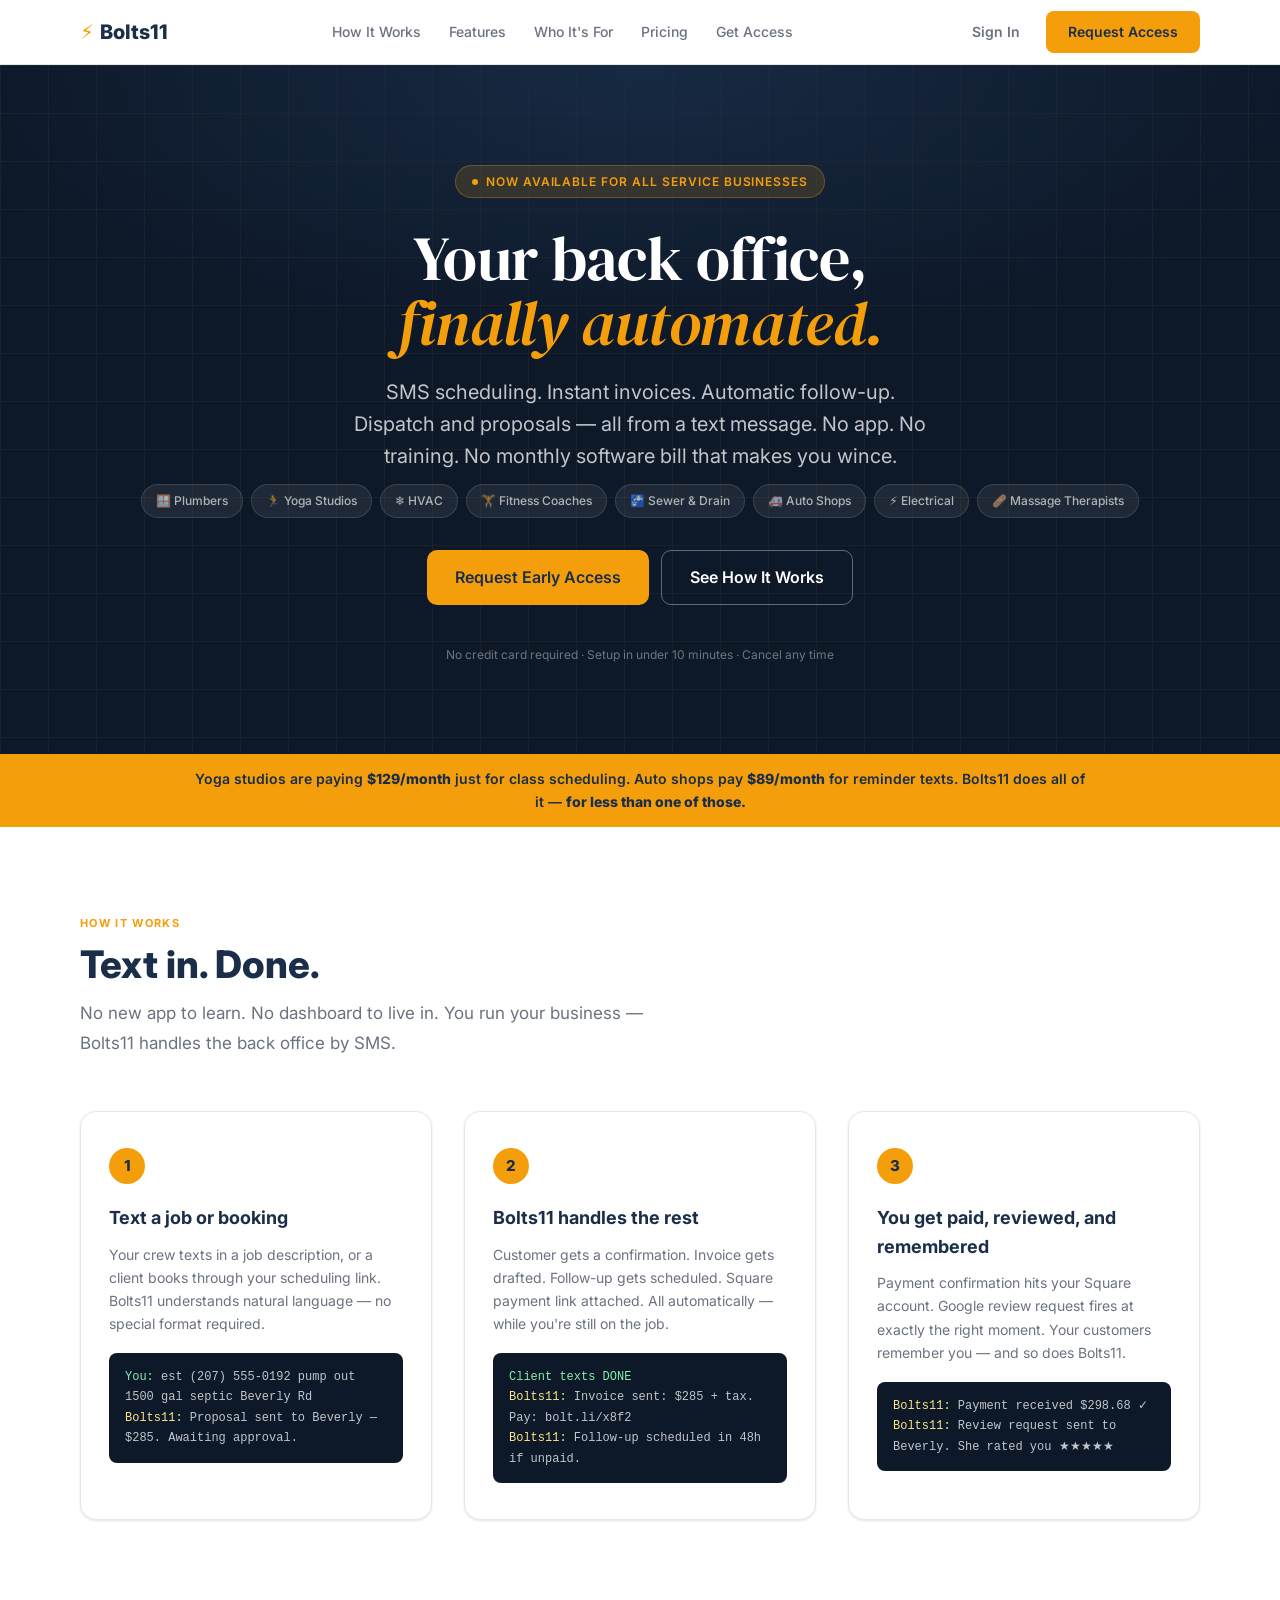
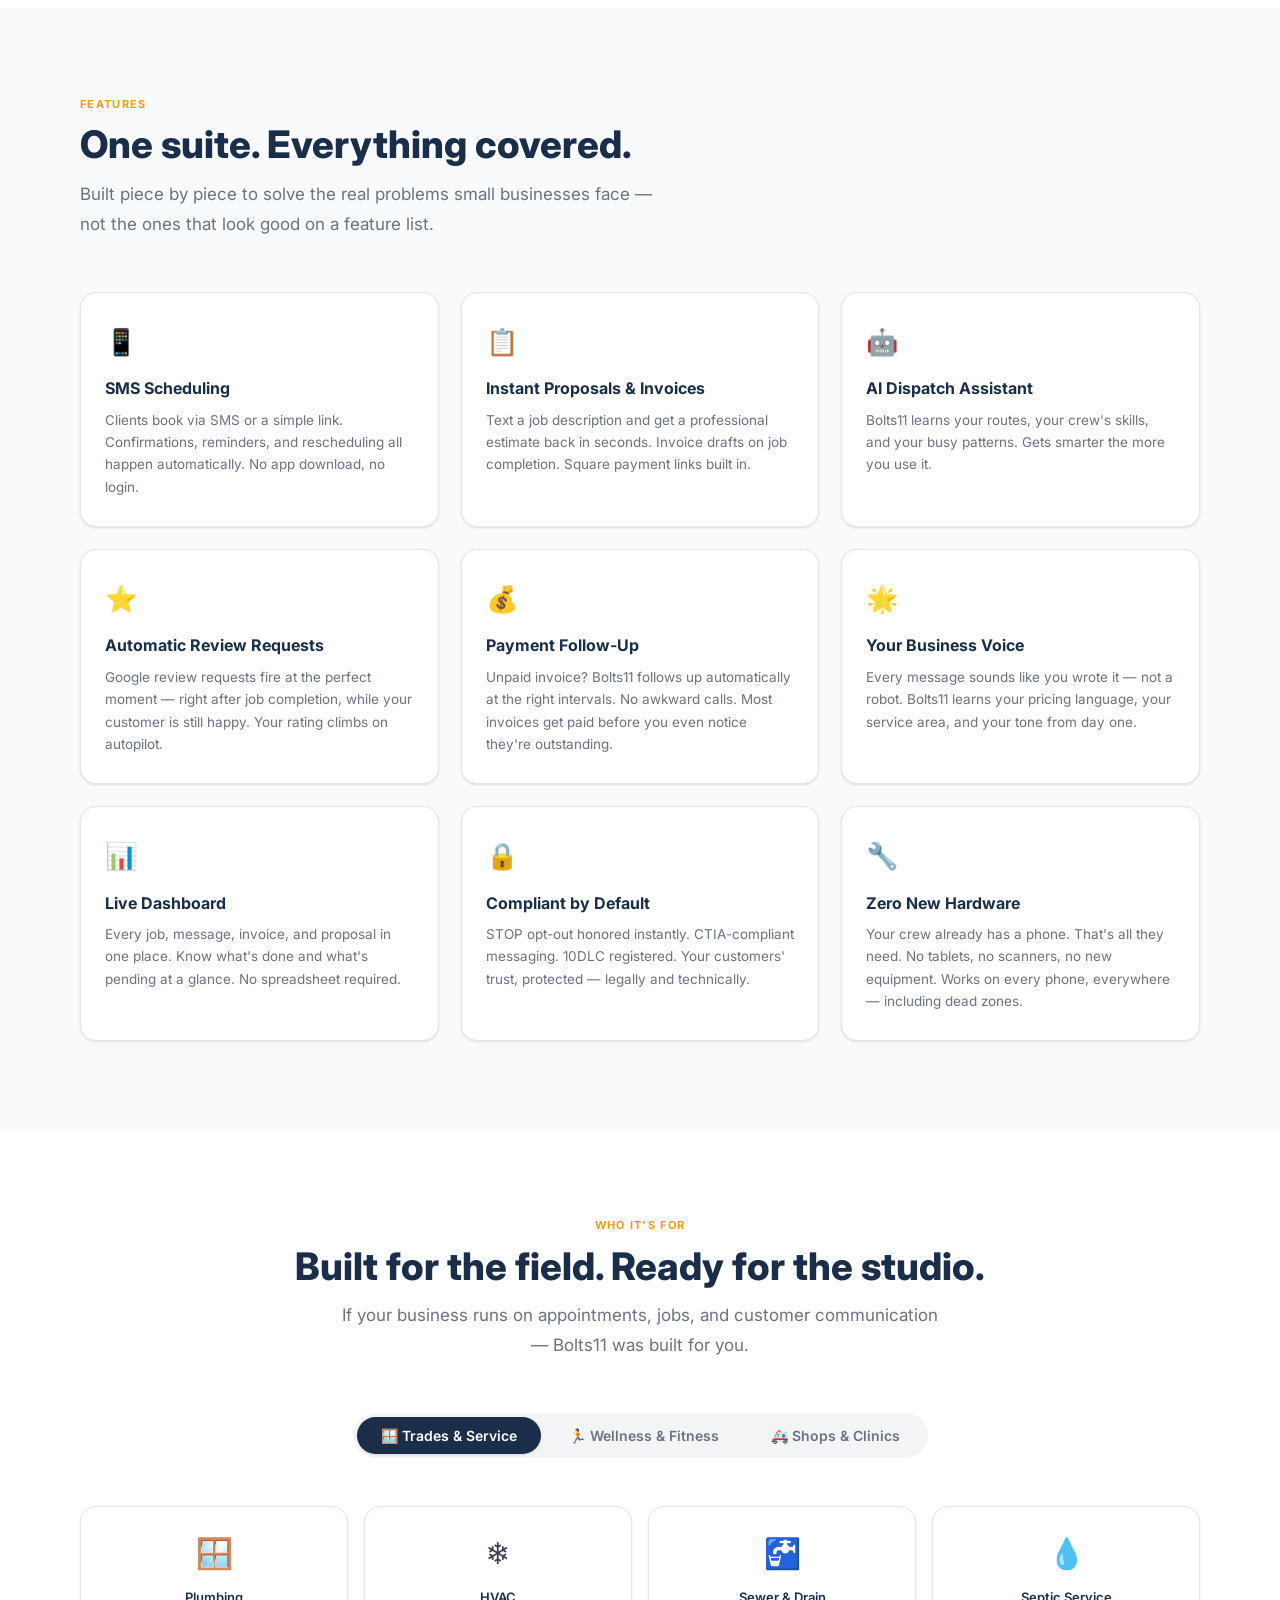
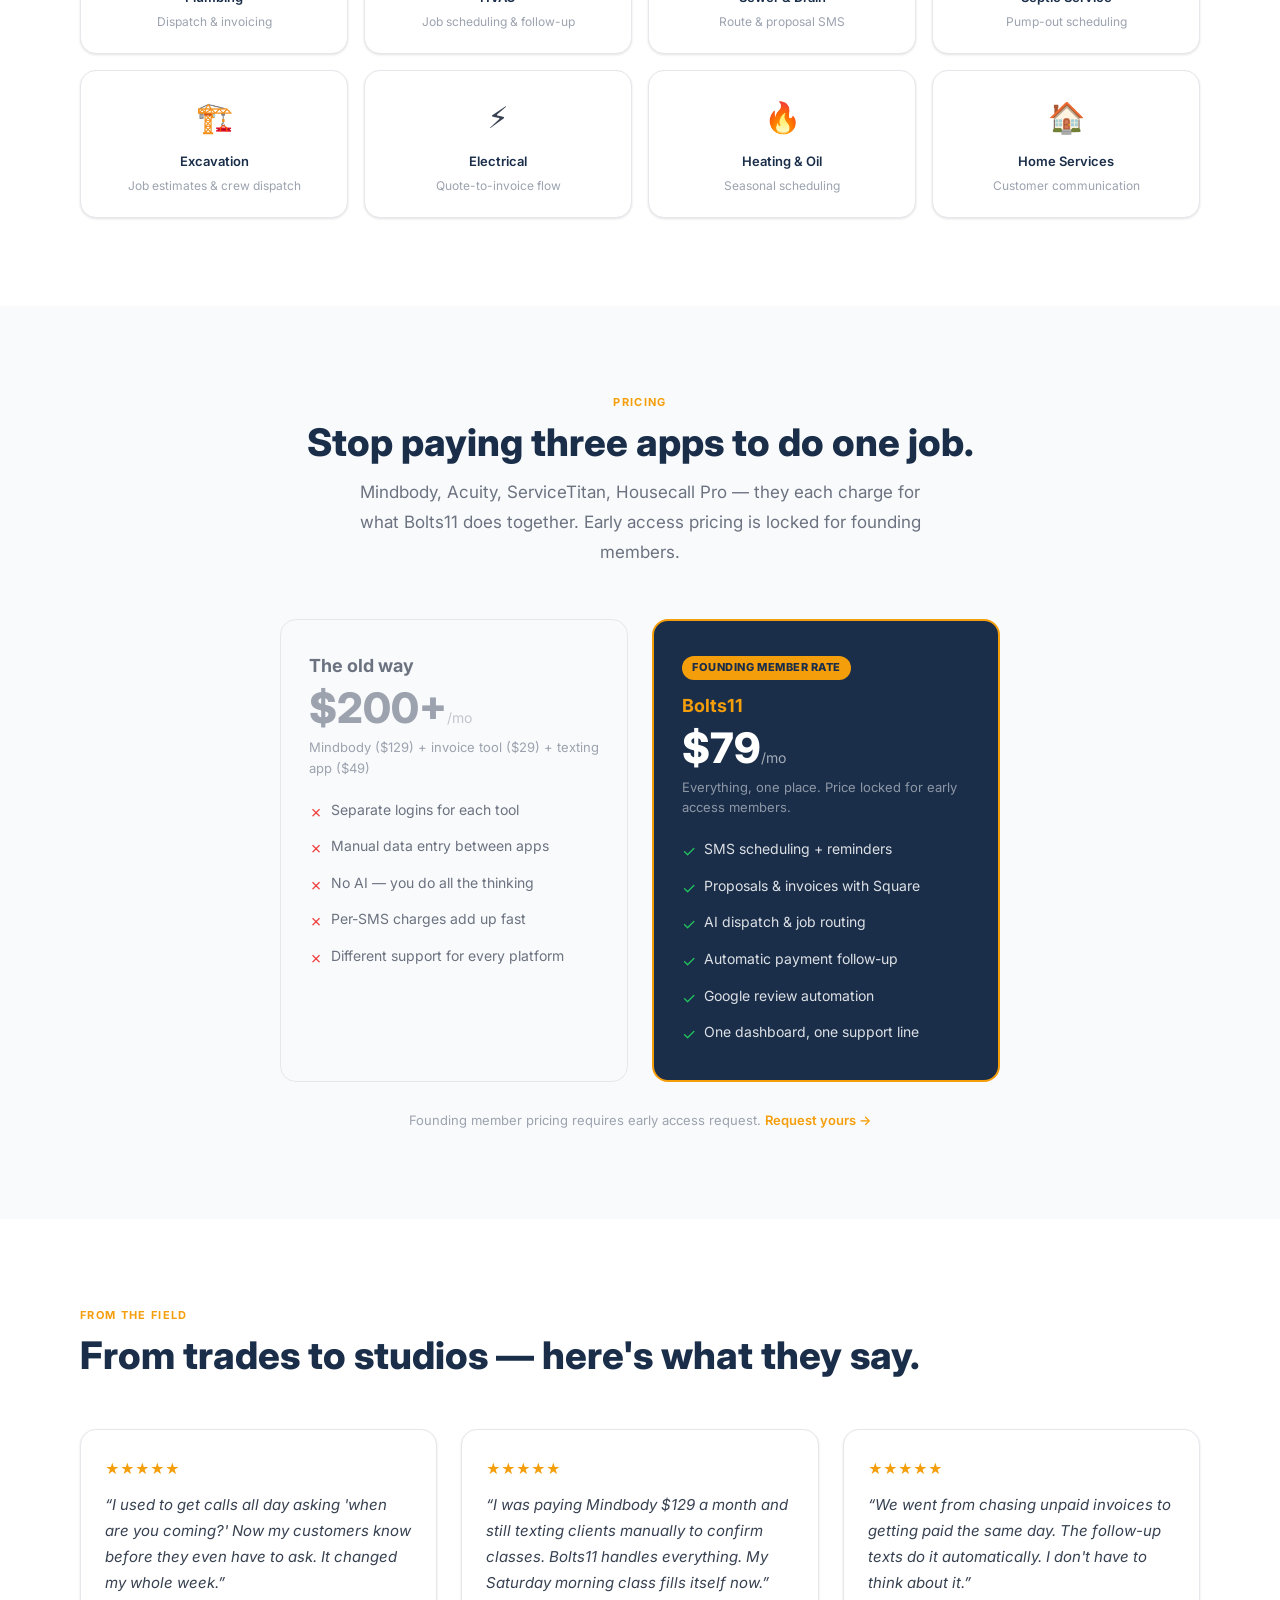
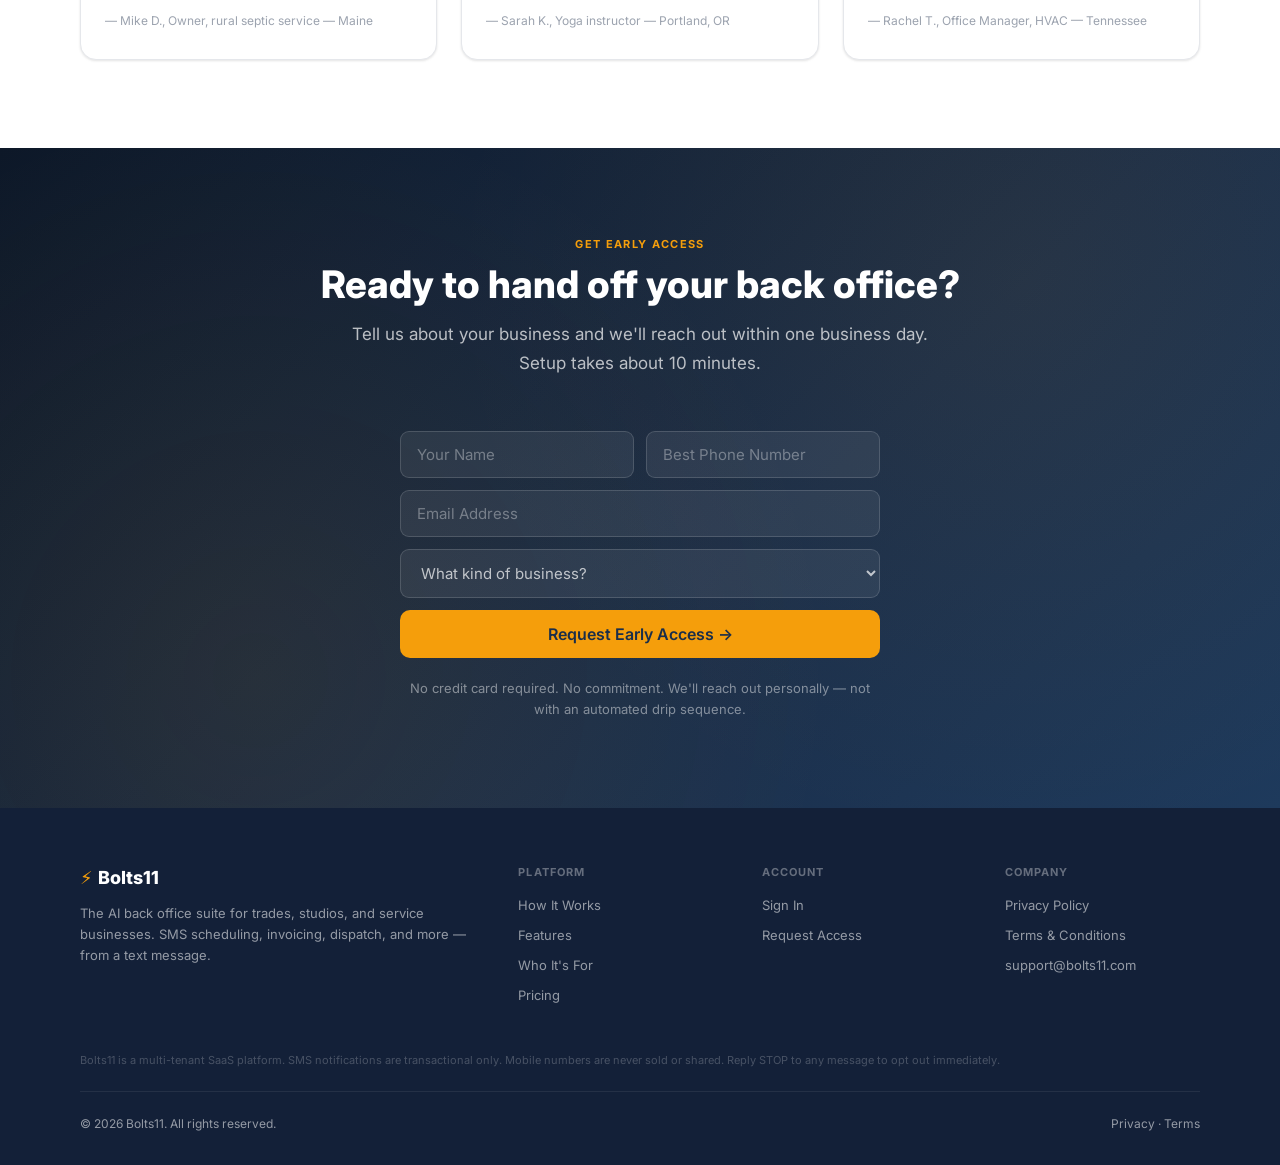
==== commit 7a0793d9: "feat: new dual-audience site with fetch-based access form and signin portal" ====
--- a/index.html
+++ b/index.html
@@ -289,8 +289,8 @@
         <h3>You get paid, reviewed, and remembered</h3>
         <p>Payment confirmation hits your Square account. Google review request fires at exactly the right moment. Your customers remember you — and so does Bolts11.</p>
         <div class="step-sms">
-          <span class="sms-out">Bolts11: </span>Payment received $298.68 ✓<br>
-          <span class="sms-out">Bolts11: </span>Review request sent to Beverly. She rated you ⭐⭐⭐⭐⭐
+          <span class="sms-out">Bolts11: </span>Payment received $298.68 &#10003;<br>
+          <span class="sms-out">Bolts11: </span>Review request sent to Beverly. She rated you &#9733;&#9733;&#9733;&#9733;&#9733;
         </div>
       </div>
     </div>
@@ -422,11 +422,11 @@
         <div class="vs-price">$200+<span class="vs-period">/mo</span></div>
         <p style="font-size:13px;color:var(--gray-400);margin-top:8px">Mindbody ($129) + invoice tool ($29) + texting app ($49)</p>
         <ul class="vs-list">
-          <li><span class="vs-x">✗</span>Separate logins for each tool</li>
-          <li><span class="vs-x">✗</span>Manual data entry between apps</li>
-          <li><span class="vs-x">✗</span>No AI — you do all the thinking</li>
-          <li><span class="vs-x">✗</span>Per-SMS charges add up fast</li>
-          <li><span class="vs-x">✗</span>Different support for every platform</li>
+          <li><span class="vs-x">&#10007;</span>Separate logins for each tool</li>
+          <li><span class="vs-x">&#10007;</span>Manual data entry between apps</li>
+          <li><span class="vs-x">&#10007;</span>No AI — you do all the thinking</li>
+          <li><span class="vs-x">&#10007;</span>Per-SMS charges add up fast</li>
+          <li><span class="vs-x">&#10007;</span>Different support for every platform</li>
         </ul>
       </div>
       <div class="vs-card us">
@@ -435,16 +435,16 @@
         <div class="vs-price">$79<span class="vs-period">/mo</span></div>
         <p style="font-size:13px;color:rgba(255,255,255,0.5);margin-top:8px">Everything, one place. Price locked for early access members.</p>
         <ul class="vs-list">
-          <li><span class="vs-check">✓</span>SMS scheduling + reminders</li>
-          <li><span class="vs-check">✓</span>Proposals &amp; invoices with Square</li>
-          <li><span class="vs-check">✓</span>AI dispatch &amp; job routing</li>
-          <li><span class="vs-check">✓</span>Automatic payment follow-up</li>
-          <li><span class="vs-check">✓</span>Google review automation</li>
-          <li><span class="vs-check">✓</span>One dashboard, one support line</li>
+          <li><span class="vs-check">&#10003;</span>SMS scheduling + reminders</li>
+          <li><span class="vs-check">&#10003;</span>Proposals &amp; invoices with Square</li>
+          <li><span class="vs-check">&#10003;</span>AI dispatch &amp; job routing</li>
+          <li><span class="vs-check">&#10003;</span>Automatic payment follow-up</li>
+          <li><span class="vs-check">&#10003;</span>Google review automation</li>
+          <li><span class="vs-check">&#10003;</span>One dashboard, one support line</li>
         </ul>
       </div>
     </div>
-    <p style="text-align:center;font-size:13px;color:var(--gray-400);margin-top:28px">Founding member pricing requires early access request. <a href="#contact" style="color:var(--amber);font-weight:600">Request yours →</a></p>
+    <p style="text-align:center;font-size:13px;color:var(--gray-400);margin-top:28px">Founding member pricing requires early access request. <a href="#contact" style="color:var(--amber);font-weight:600">Request yours &rarr;</a></p>
   </div>
 </section>
 
@@ -483,15 +483,19 @@
       <h2 class="section-title">Ready to hand off your back office?</h2>
       <p class="section-subtitle">Tell us about your business and we'll reach out within one business day. Setup takes about 10 minutes.</p>
     </div>
-    <form class="contact-form" action="https://formsubmit.co/support@bolts11.com" method="POST">
-      <input type="hidden" name="_subject" value="New Bolts11 Access Request">
-      <input type="hidden" name="_captcha" value="false">
+    <div id="form-success" style="display:none;max-width:480px;margin:0 auto;background:rgba(34,197,94,0.1);border:1px solid rgba(34,197,94,0.3);border-radius:12px;padding:28px 32px;text-align:center">
+      <div style="font-size:36px;margin-bottom:12px">&#10003;</div>
+      <h3 style="color:#86efac;font-size:20px;margin-bottom:8px">We got it — thanks!</h3>
+      <p style="color:rgba(255,255,255,0.65);font-size:15px;line-height:1.65">Check your email for a confirmation. Someone from our team will reach out within one business day.</p>
+    </div>
+    <form class="contact-form" id="access-form" novalidate>
+      <div id="form-error" style="display:none;background:rgba(248,113,113,0.1);border:1px solid rgba(248,113,113,0.25);border-radius:8px;padding:12px 16px;font-size:13px;color:#fca5a5"></div>
       <div class="form-row">
-        <input type="text" name="name" placeholder="Your Name" required>
-        <input type="tel" name="phone" placeholder="Best Phone Number" required>
-      </div>
-      <input type="email" name="email" placeholder="Email Address" required>
-      <select name="business_type" required>
+        <input type="text" name="name" id="f-name" placeholder="Your Name" required>
+        <input type="tel" name="phone" id="f-phone" placeholder="Best Phone Number" required>
+      </div>
+      <input type="email" name="email" id="f-email" placeholder="Email Address" required>
+      <select name="business_type" id="f-biz" required>
         <option value="" disabled selected>What kind of business?</option>
         <optgroup label="Trades &amp; Service">
           <option>Plumbing</option>
@@ -518,7 +522,10 @@
           <option>Other Service Business</option>
         </optgroup>
       </select>
-      <button type="submit" class="btn btn-amber btn-lg" style="width:100%">Request Early Access &rarr;</button>
+      <button type="submit" class="btn btn-amber btn-lg" id="access-btn" style="width:100%">
+        <span id="btn-text">Request Early Access &rarr;</span>
+        <span id="btn-loading" style="display:none">Sending&#8230;</span>
+      </button>
     </form>
     <p class="cta-closing">No credit card required. No commitment. We'll reach out personally — not with an automated drip sequence.</p>
   </div>
@@ -560,16 +567,69 @@
 </footer>
 
 <script>
+// ── Access request form ──
+document.getElementById('access-form').addEventListener('submit', async function(e) {
+  e.preventDefault();
+  const btn     = document.getElementById('access-btn');
+  const errEl   = document.getElementById('form-error');
+  const name    = document.getElementById('f-name').value.trim();
+  const phone   = document.getElementById('f-phone').value.trim();
+  const email   = document.getElementById('f-email').value.trim();
+  const biz     = document.getElementById('f-biz').value;
+
+  errEl.style.display = 'none';
+  if (!name || !phone || !email || !biz) {
+    errEl.textContent = 'Please fill in all fields.';
+    errEl.style.display = 'block';
+    return;
+  }
+
+  btn.disabled = true;
+  document.getElementById('btn-text').style.display    = 'none';
+  document.getElementById('btn-loading').style.display = 'inline';
+
+  try {
+    const res = await fetch('https://api.bolts11.com/api/access-request', {
+      method: 'POST',
+      headers: { 'Content-Type': 'application/json' },
+      body: JSON.stringify({ name, phone, email, business_type: biz })
+    });
+    const data = await res.json();
+    if (res.ok && data.success) {
+      document.getElementById('access-form').style.display = 'none';
+      document.getElementById('form-success').style.display = 'block';
+    } else {
+      errEl.textContent = data.error || 'Something went wrong. Try again or email support@bolts11.com.';
+      errEl.style.display = 'block';
+      btn.disabled = false;
+      document.getElementById('btn-text').style.display    = 'inline';
+      document.getElementById('btn-loading').style.display = 'none';
+    }
+  } catch (err) {
+    errEl.textContent = 'Connection error. Please try again or email support@bolts11.com.';
+    errEl.style.display = 'block';
+    btn.disabled = false;
+    document.getElementById('btn-text').style.display    = 'inline';
+    document.getElementById('btn-loading').style.display = 'none';
+  }
+});
+
+// ── Audience tabs ──
 function showAudience(type, btn) {
-  document.querySelectorAll('.audience-panel').forEach(p => {
+  document.querySelectorAll('.audience-panel').forEach(function(p) {
     p.style.display = 'none';
     p.classList.remove('active');
   });
-  document.querySelectorAll('.audience-toggle button').forEach(b => b.classList.remove('active'));
-  const panel = document.getElementById('panel-' + type);
-  if (panel) { panel.style.display = 'grid'; panel.classList.add('active'); }
+  document.querySelectorAll('.audience-toggle button').forEach(function(b) {
+    b.classList.remove('active');
+  });
+  var panel = document.getElementById('panel-' + type);
+  if (panel) {
+    panel.style.display = 'grid';
+    panel.classList.add('active');
+  }
   btn.classList.add('active');
 }
 </script>
 </body>
-</html>+</html>
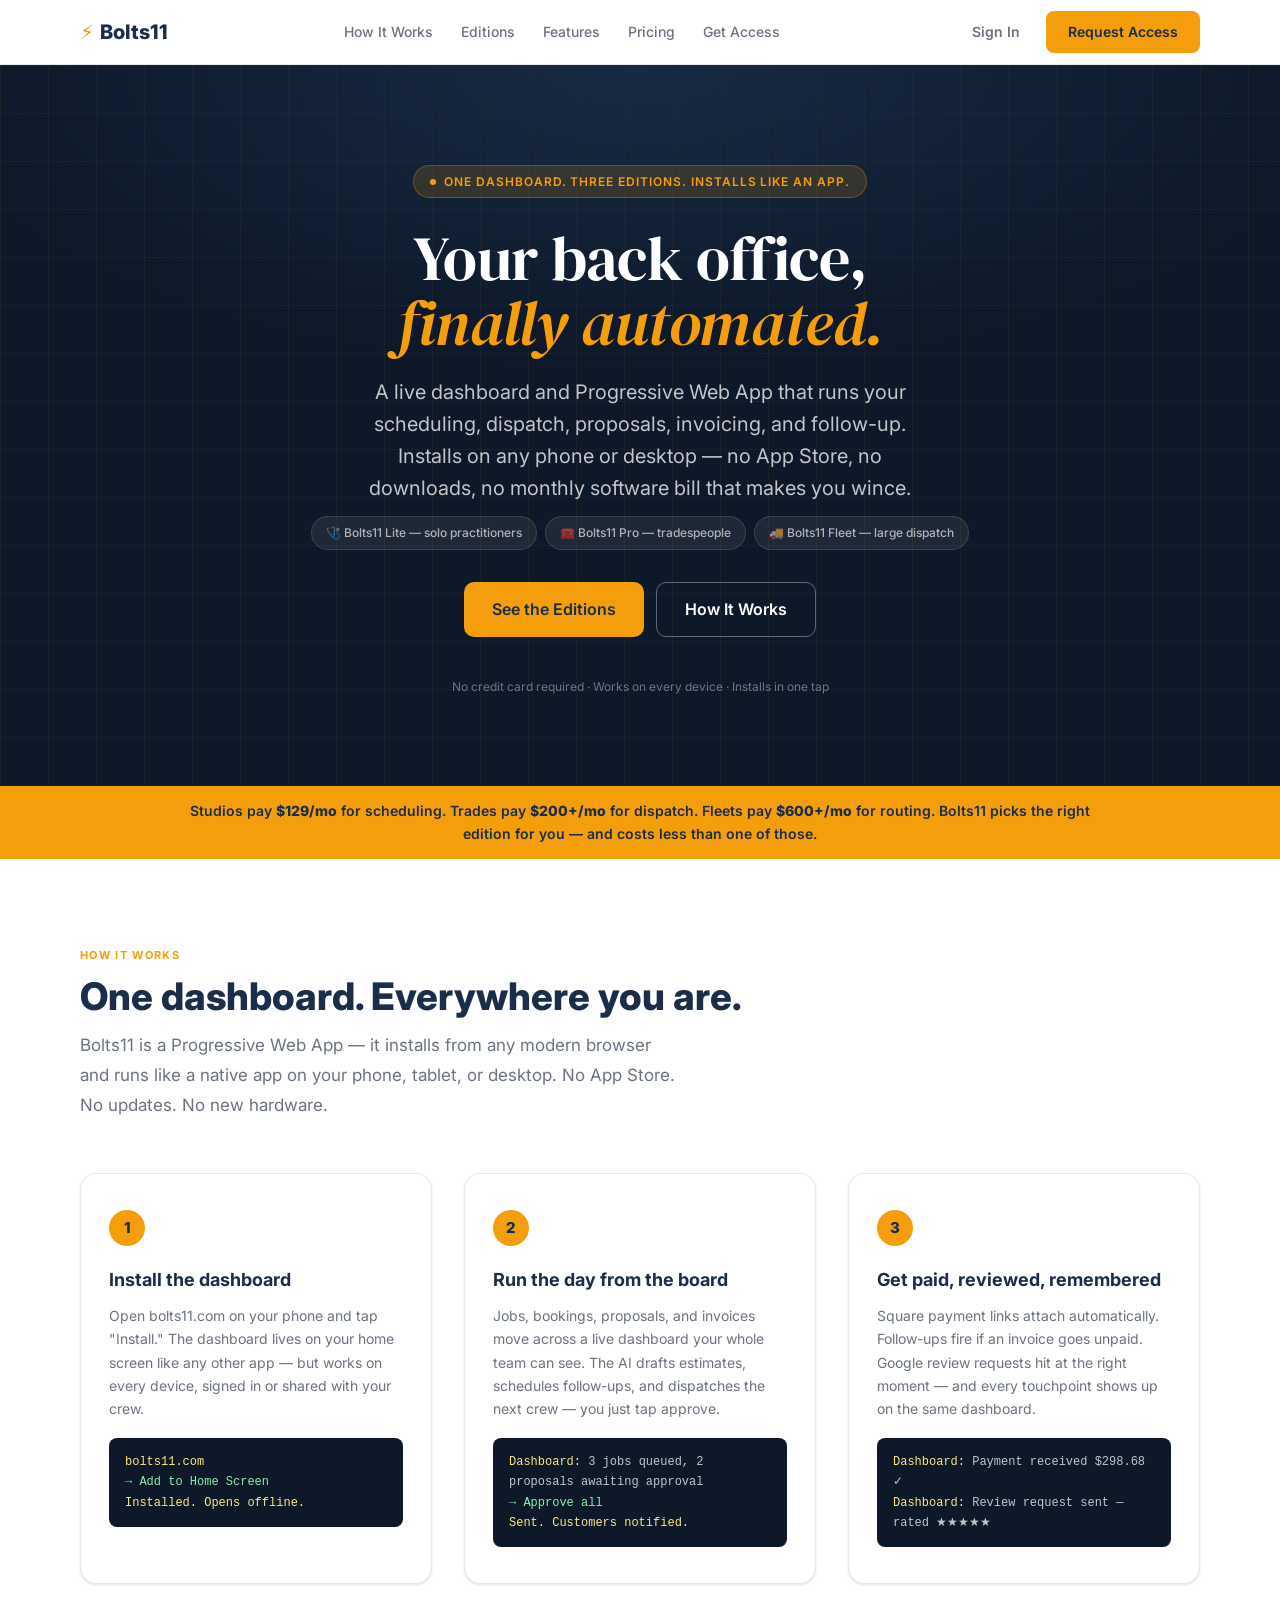
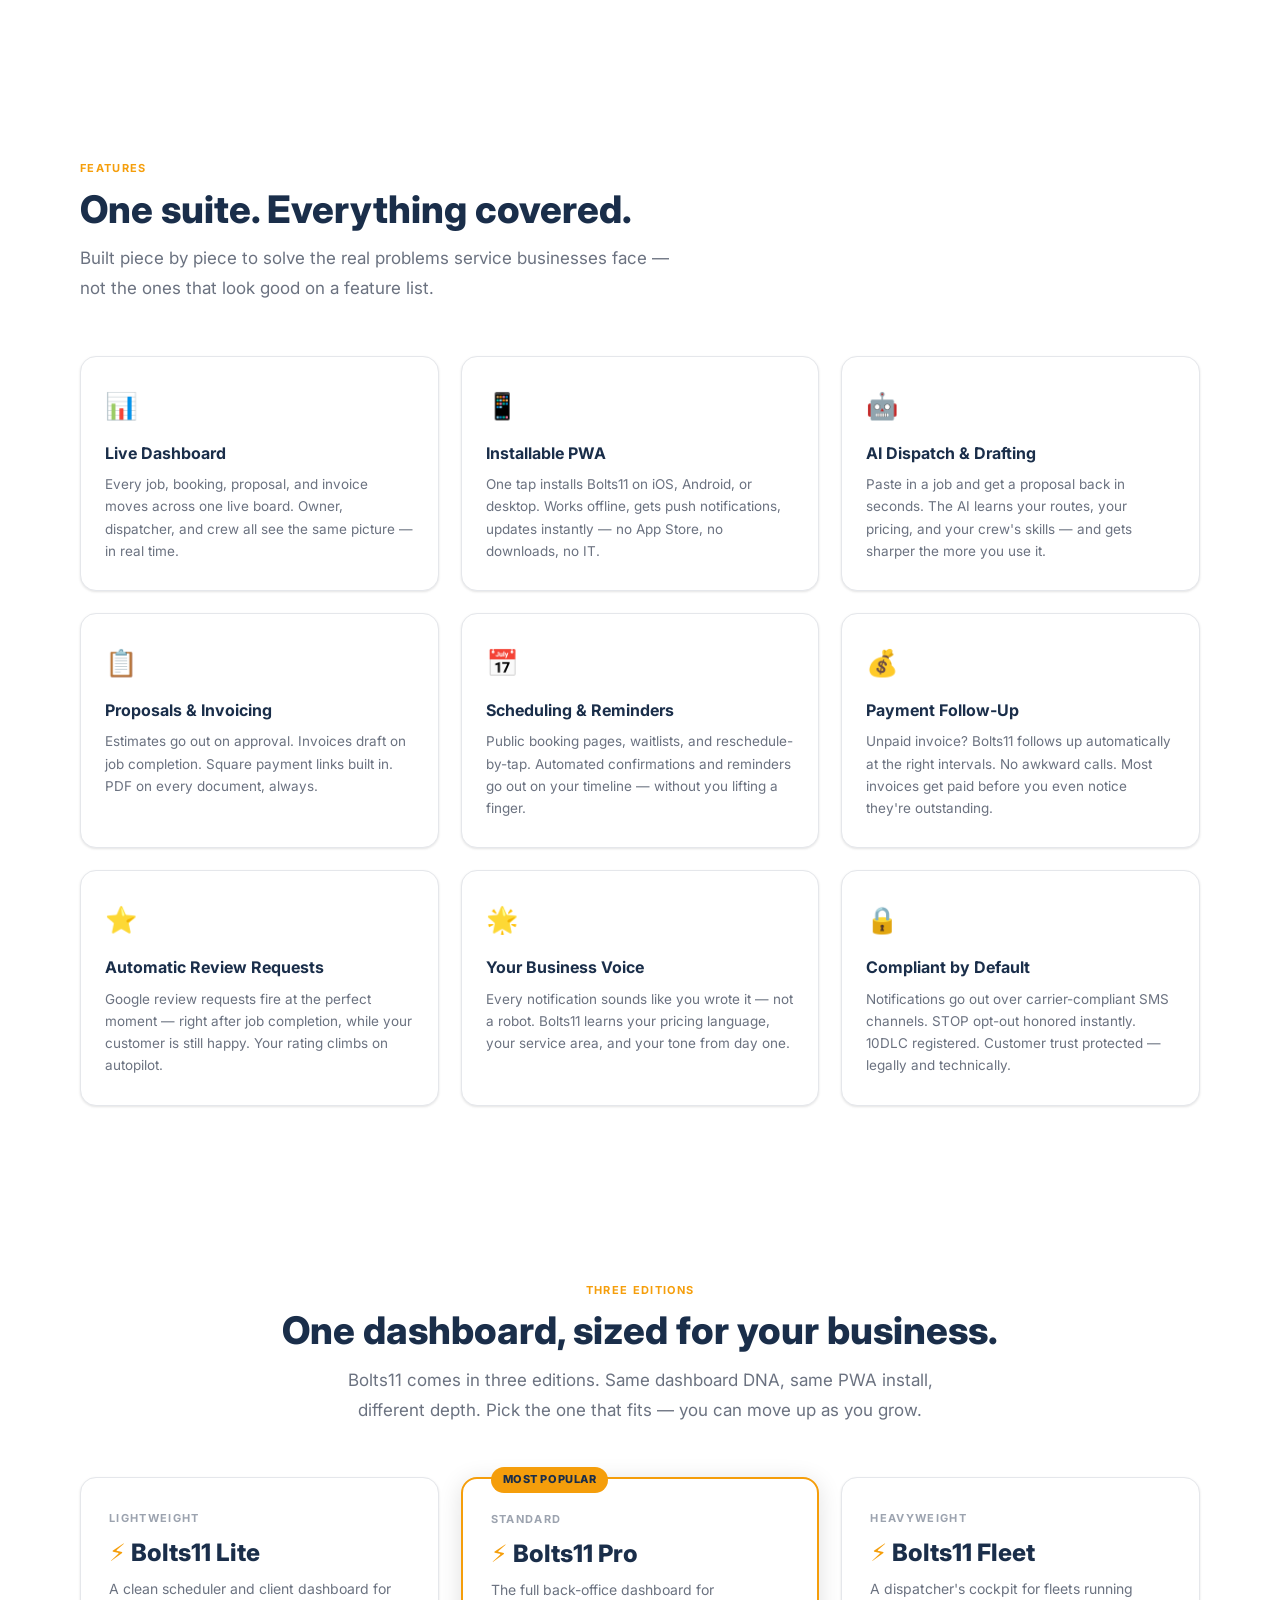
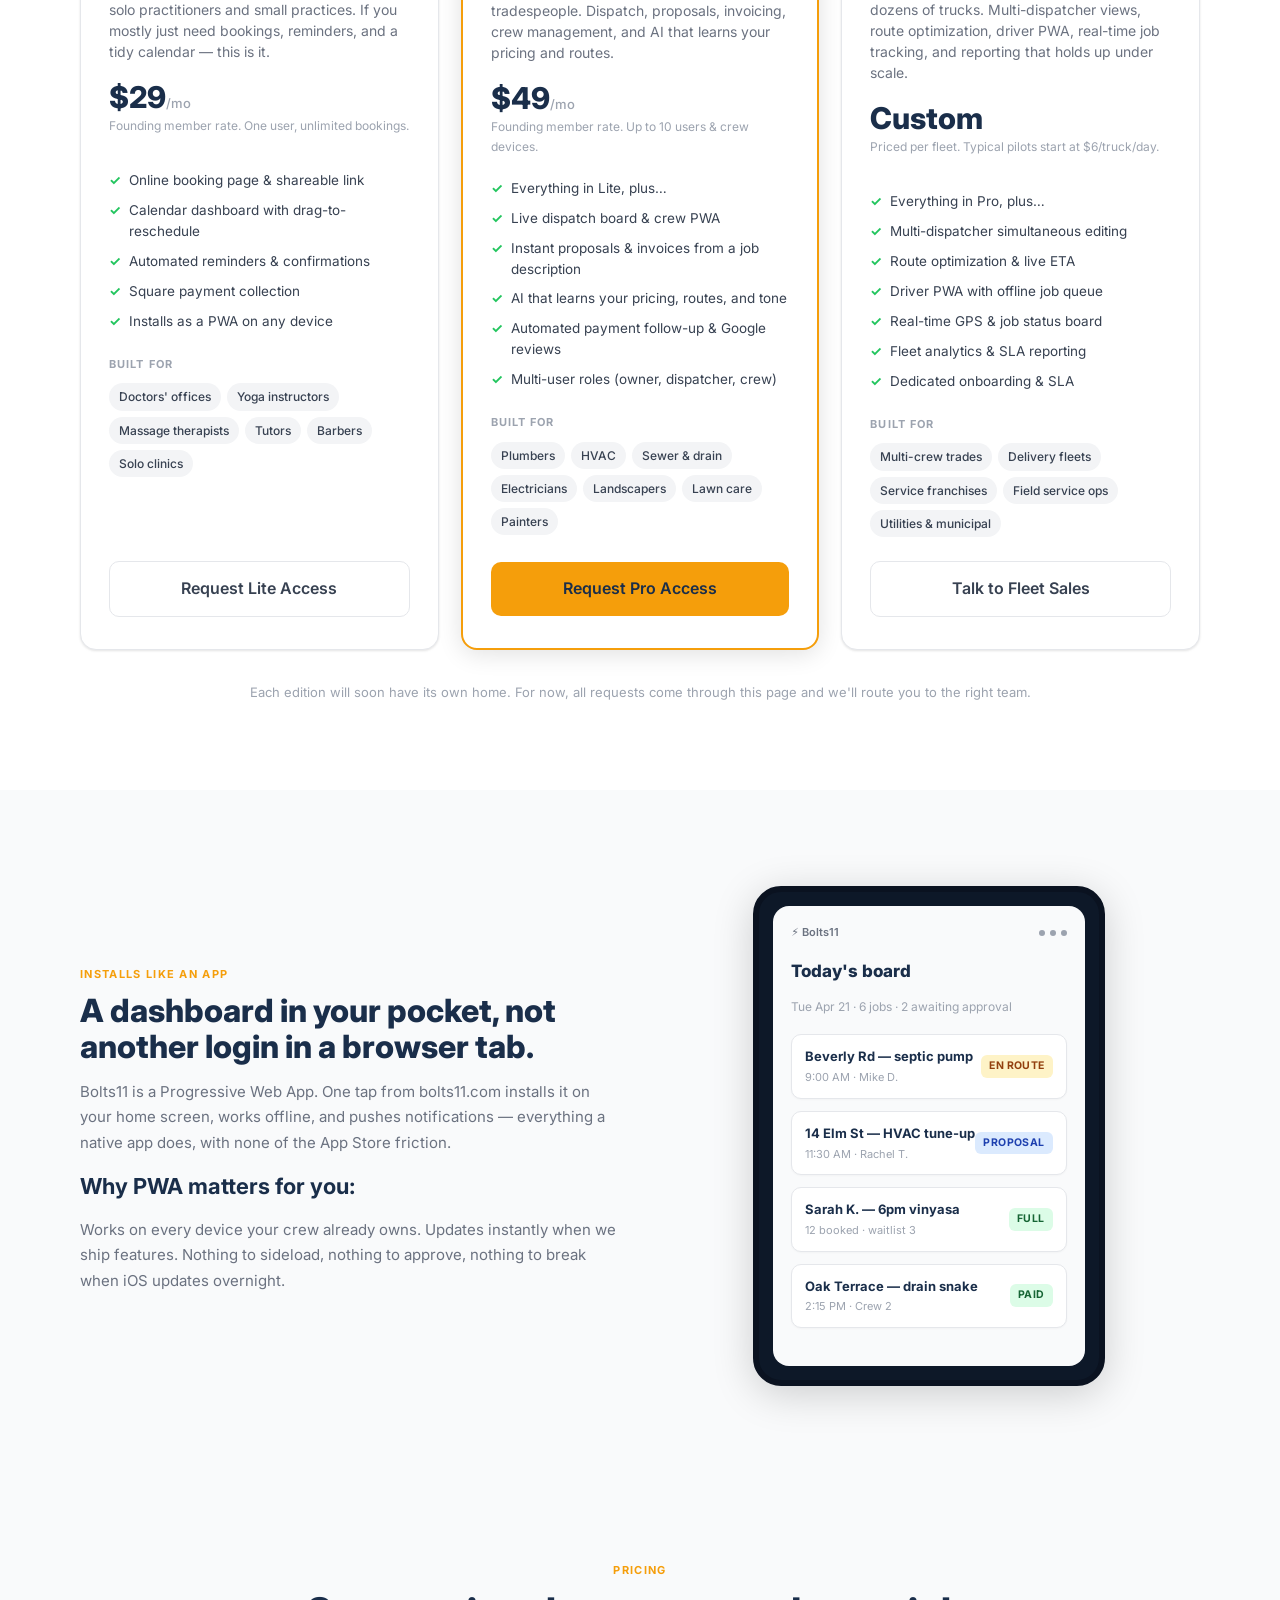
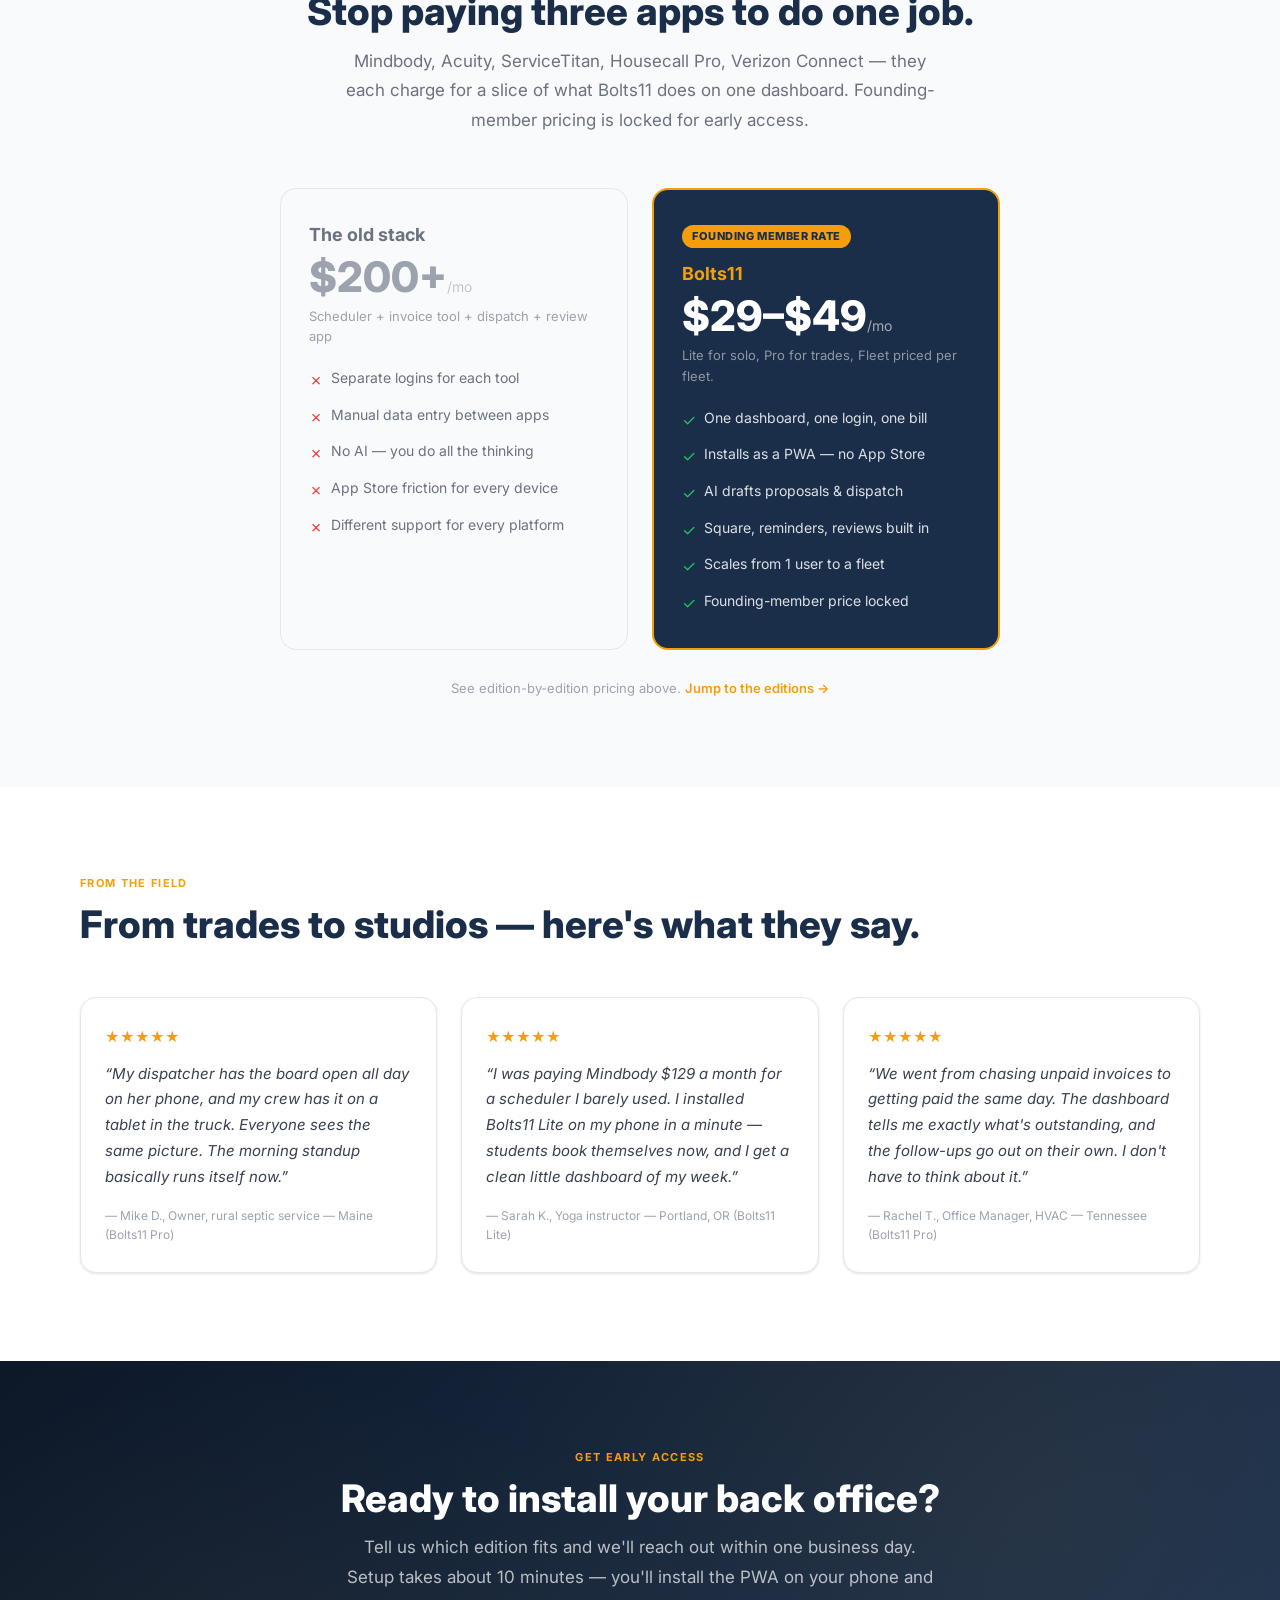
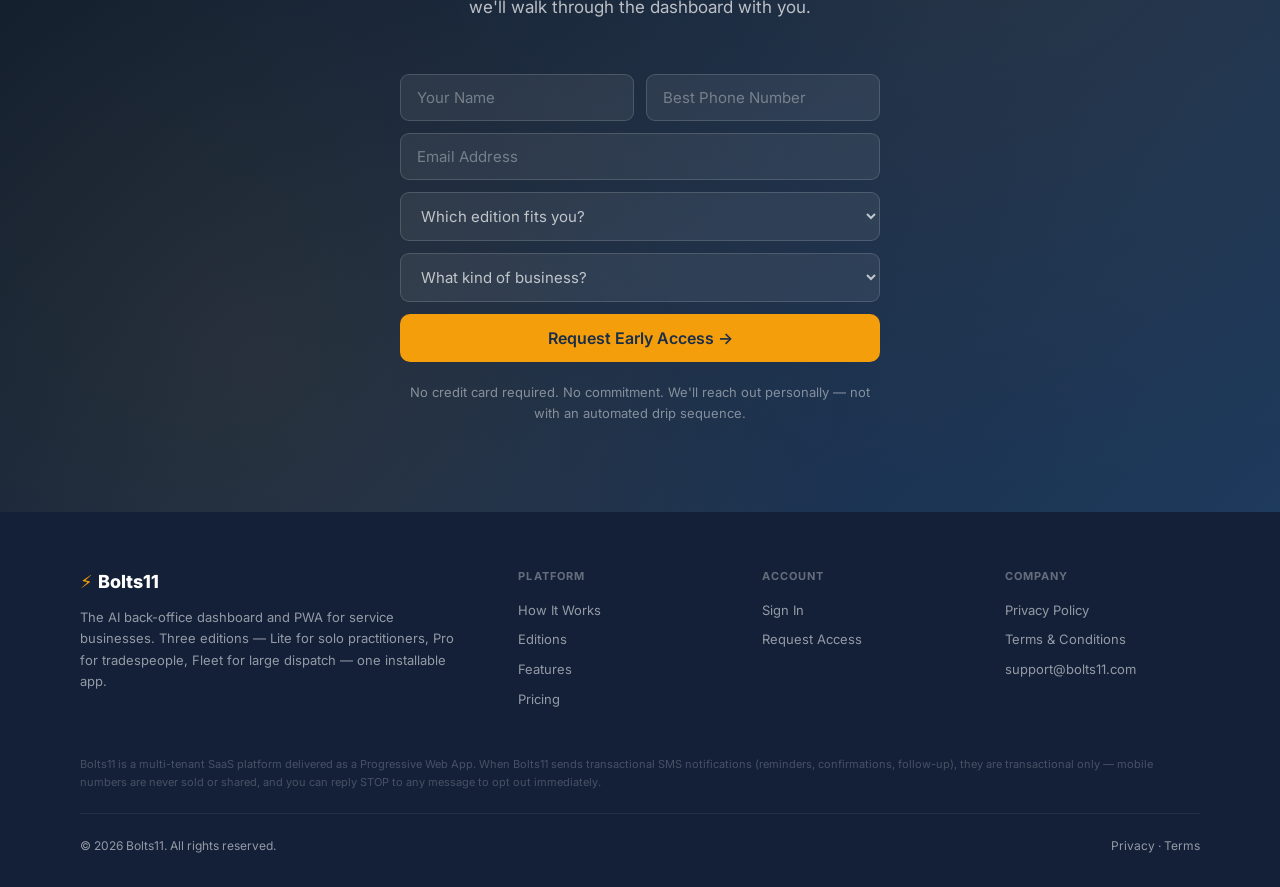
==== commit 6e5f0e4d: "refocus marketing site on dashboard + PWA with three editions Replace SMS-first / no-app messaging w" ====
--- a/index.html
+++ b/index.html
@@ -3,8 +3,8 @@
 <head>
   <meta charset="UTF-8">
   <meta name="viewport" content="width=device-width,initial-scale=1">
-  <title>Bolts11 — The AI Back Office Suite</title>
-  <meta name="description" content="Bolts11 replaces the notebook, the sticky notes, and the $150/month scheduling app. SMS scheduling, invoicing, proposals, and dispatch — for trades, studios, clinics, and service businesses.">
+  <title>Bolts11 — The AI Back Office Dashboard &amp; PWA</title>
+  <meta name="description" content="Bolts11 is a dashboard and Progressive Web App that replaces the notebook, the sticky notes, and the $150/month scheduling stack. Three editions — Lite for solo practitioners, Pro for tradespeople, Fleet for large dispatch.">
   <link rel="preconnect" href="https://fonts.googleapis.com">
   <link rel="preconnect" href="https://fonts.gstatic.com" crossorigin>
   <link href="https://fonts.googleapis.com/css2?family=Inter:wght@400;500;600;700;800&family=DM+Serif+Display:ital@0;1&display=swap" rel="stylesheet">
@@ -101,20 +101,6 @@
     .feature-card h3{font-size:16px;font-weight:700;color:var(--navy);margin-bottom:7px}
     .feature-card p{font-size:13.5px;color:var(--gray-500);line-height:1.65}
 
-    /* ── Audiences toggle ── */
-    .audience-toggle-wrap{display:flex;justify-content:center;margin-bottom:48px}
-    .audience-toggle{display:inline-flex;background:var(--gray-100);border-radius:100px;padding:4px;gap:4px}
-    .audience-toggle button{padding:10px 24px;border-radius:100px;border:none;font-size:14px;font-weight:600;cursor:pointer;transition:all 0.2s;background:transparent;color:var(--gray-500);font-family:inherit}
-    .audience-toggle button.active{background:var(--navy);color:var(--white);box-shadow:var(--shadow)}
-    .audience-panel{display:none}
-    .audience-panel.active{display:grid}
-    .audience-grid{grid-template-columns:repeat(4,1fr);gap:16px}
-    .audience-card{background:var(--white);border:1px solid var(--gray-200);border-radius:var(--radius-lg);padding:22px 16px;text-align:center;box-shadow:var(--shadow);transition:all 0.15s}
-    .audience-card:hover{border-color:var(--amber);box-shadow:var(--shadow-lg)}
-    .audience-card .aud-icon{font-size:30px;margin-bottom:10px}
-    .audience-card .aud-name{font-size:13px;font-weight:600;color:var(--navy);margin-bottom:4px}
-    .audience-card .aud-pain{font-size:12px;color:var(--gray-400)}
-
     /* ── Pricing comparison ── */
     .vs-grid{display:grid;grid-template-columns:1fr 1fr;gap:24px;max-width:720px;margin:0 auto}
     .vs-card{border-radius:var(--radius-lg);padding:32px 28px}
@@ -170,11 +156,52 @@
     .footer-bottom p,.footer-bottom a{font-size:12px}
     .footer-legal{font-size:11px;line-height:1.65;margin-bottom:22px;opacity:0.4}
 
+    /* ── Editions ── */
+    .editions-grid{display:grid;grid-template-columns:repeat(3,1fr);gap:22px}
+    .edition-card{background:var(--white);border:1px solid var(--gray-200);border-radius:var(--radius-lg);padding:32px 28px;box-shadow:var(--shadow);display:flex;flex-direction:column;position:relative;transition:all 0.2s}
+    .edition-card:hover{box-shadow:var(--shadow-lg);transform:translateY(-2px)}
+    .edition-card.featured{border:2px solid var(--amber);box-shadow:var(--shadow-lg)}
+    .edition-badge{position:absolute;top:-12px;left:28px;background:var(--amber);color:var(--navy);font-size:11px;font-weight:800;padding:4px 12px;border-radius:100px;text-transform:uppercase;letter-spacing:0.05em}
+    .edition-tier{font-size:11px;font-weight:700;text-transform:uppercase;letter-spacing:0.12em;color:var(--gray-400);margin-bottom:6px}
+    .edition-name{font-size:24px;font-weight:800;color:var(--navy);margin-bottom:6px}
+    .edition-name .bolt{color:var(--amber)}
+    .edition-tag{font-size:14px;color:var(--gray-500);line-height:1.5;margin-bottom:20px}
+    .edition-price{font-size:30px;font-weight:800;color:var(--navy);line-height:1;margin-bottom:4px}
+    .edition-price .per{font-size:13px;font-weight:500;color:var(--gray-400)}
+    .edition-price-note{font-size:12px;color:var(--gray-400);margin-bottom:22px;min-height:32px}
+    .edition-list{list-style:none;display:flex;flex-direction:column;gap:9px;margin-bottom:24px}
+    .edition-list li{font-size:13.5px;color:var(--gray-700);display:flex;align-items:flex-start;gap:8px;line-height:1.55}
+    .edition-list li::before{content:'✓';color:#22c55e;font-weight:700;flex-shrink:0;margin-top:0}
+    .edition-for{font-size:11px;font-weight:700;text-transform:uppercase;letter-spacing:0.1em;color:var(--gray-400);margin-bottom:10px}
+    .edition-pills{display:flex;flex-wrap:wrap;gap:6px;margin-bottom:24px}
+    .edition-pills span{background:var(--gray-100);color:var(--gray-700);font-size:12px;padding:4px 10px;border-radius:100px;font-weight:500}
+    .edition-card .btn{margin-top:auto;width:100%}
+
+    /* ── PWA mock device ── */
+    .device-row{display:grid;grid-template-columns:1fr 1fr;gap:36px;align-items:center;margin-top:8px}
+    .device-copy h3{font-size:22px;font-weight:700;color:var(--navy);margin-bottom:12px}
+    .device-copy p{font-size:15px;color:var(--gray-500);line-height:1.7;margin-bottom:14px}
+    .device-frame{background:var(--navy-deeper);border-radius:28px;padding:14px;box-shadow:var(--shadow-xl);max-width:360px;margin:0 auto;border:6px solid #0a1220}
+    .device-screen{background:var(--gray-50);border-radius:16px;padding:18px;min-height:460px;display:flex;flex-direction:column;gap:12px}
+    .device-topbar{display:flex;justify-content:space-between;align-items:center;font-size:11px;color:var(--gray-500);font-weight:600}
+    .device-topbar .dot-row{display:flex;gap:5px}
+    .device-topbar .dot-row span{width:6px;height:6px;border-radius:50%;background:var(--gray-400)}
+    .device-title{font-size:17px;font-weight:800;color:var(--navy);margin-top:4px}
+    .device-sub{font-size:12px;color:var(--gray-400);margin-bottom:6px}
+    .device-card{background:var(--white);border:1px solid var(--gray-200);border-radius:10px;padding:11px 13px;display:flex;justify-content:space-between;align-items:center;box-shadow:0 1px 2px rgba(0,0,0,0.03)}
+    .device-card .dc-left{display:flex;flex-direction:column;gap:2px}
+    .device-card .dc-name{font-size:13px;font-weight:700;color:var(--navy)}
+    .device-card .dc-meta{font-size:11px;color:var(--gray-400)}
+    .device-card .dc-status{font-size:10.5px;font-weight:700;padding:3px 8px;border-radius:6px;text-transform:uppercase;letter-spacing:0.04em}
+    .dc-status.done{background:#dcfce7;color:#166534}
+    .dc-status.live{background:#fef3c7;color:#92400e}
+    .dc-status.new{background:#dbeafe;color:#1e40af}
+
     /* ── Responsive ── */
     @media(max-width:960px){
-      .steps-grid,.features-grid,.testimonials-grid{grid-template-columns:1fr}
-      .audience-grid{grid-template-columns:repeat(2,1fr)}
+      .steps-grid,.features-grid,.testimonials-grid,.editions-grid{grid-template-columns:1fr}
       .vs-grid{grid-template-columns:1fr}
+      .device-row{grid-template-columns:1fr;gap:24px}
       .footer-top{grid-template-columns:1fr 1fr;gap:32px}
       .hero h1{font-size:46px}
       .section-title{font-size:30px}
@@ -187,7 +214,6 @@
       .hero h1{font-size:36px}
       .hero-sub{font-size:17px}
       .section{padding:56px 20px}
-      .audience-grid{grid-template-columns:repeat(2,1fr)}
       .footer-top{grid-template-columns:1fr}
       .footer-bottom{flex-direction:column;text-align:center}
     }
@@ -201,8 +227,8 @@
     <a href="index.html" class="nav-logo"><span class="bolt">&#9889;</span> Bolts11</a>
     <div class="nav-links">
       <a href="#how-it-works">How It Works</a>
+      <a href="#editions">Editions</a>
       <a href="#features">Features</a>
-      <a href="#who">Who It's For</a>
       <a href="#pricing">Pricing</a>
       <a href="#contact">Get Access</a>
     </div>
@@ -215,8 +241,8 @@
 </nav>
 <div class="mobile-menu" id="mobile-menu">
   <a href="#how-it-works" onclick="this.closest('.mobile-menu').classList.remove('open')">How It Works</a>
+  <a href="#editions" onclick="this.closest('.mobile-menu').classList.remove('open')">Editions</a>
   <a href="#features" onclick="this.closest('.mobile-menu').classList.remove('open')">Features</a>
-  <a href="#who" onclick="this.closest('.mobile-menu').classList.remove('open')">Who It's For</a>
   <a href="#pricing" onclick="this.closest('.mobile-menu').classList.remove('open')">Pricing</a>
   <a href="#contact" onclick="this.closest('.mobile-menu').classList.remove('open')">Get Access</a>
   <a href="signin.html" style="color:var(--amber);font-weight:700">Sign In &rarr;</a>
@@ -229,31 +255,26 @@
   <div class="container" style="position:relative;z-index:1">
     <div class="hero-eyebrow">
       <span class="hero-eyebrow-dot"></span>
-      Now available for all service businesses
+      One dashboard. Three editions. Installs like an app.
     </div>
     <h1>Your back office,<br><em>finally automated.</em></h1>
-    <p class="hero-sub">SMS scheduling. Instant invoices. Automatic follow-up. Dispatch and proposals — all from a text message. No app. No training. No monthly software bill that makes you wince.</p>
+    <p class="hero-sub">A live dashboard and Progressive Web App that runs your scheduling, dispatch, proposals, invoicing, and follow-up. Installs on any phone or desktop — no App Store, no downloads, no monthly software bill that makes you wince.</p>
     <div class="hero-audiences">
-      <span class="audience-pill">&#129695; Plumbers</span>
-      <span class="audience-pill">&#127939; Yoga Studios</span>
-      <span class="audience-pill">&#10052; HVAC</span>
-      <span class="audience-pill">&#127947; Fitness Coaches</span>
-      <span class="audience-pill">&#128688; Sewer &amp; Drain</span>
-      <span class="audience-pill">&#128657; Auto Shops</span>
-      <span class="audience-pill">&#9889; Electrical</span>
-      <span class="audience-pill">&#129657; Massage Therapists</span>
+      <span class="audience-pill">&#129658; Bolts11 Lite — solo practitioners</span>
+      <span class="audience-pill">&#129520; Bolts11 Pro — tradespeople</span>
+      <span class="audience-pill">&#128666; Bolts11 Fleet — large dispatch</span>
     </div>
     <div class="hero-btns">
-      <a href="#contact" class="btn btn-amber btn-lg">Request Early Access</a>
-      <a href="#how-it-works" class="btn btn-outline-white btn-lg">See How It Works</a>
-    </div>
-    <p class="hero-trust">No credit card required &middot; Setup in under 10 minutes &middot; Cancel any time</p>
+      <a href="#editions" class="btn btn-amber btn-lg">See the Editions</a>
+      <a href="#how-it-works" class="btn btn-outline-white btn-lg">How It Works</a>
+    </div>
+    <p class="hero-trust">No credit card required &middot; Works on every device &middot; Installs in one tap</p>
   </div>
 </section>
 
 <!-- Comparison bar -->
 <div class="compare-bar">
-  <p>Yoga studios are paying <strong>$129/month</strong> just for class scheduling. Auto shops pay <strong>$89/month</strong> for reminder texts. Bolts11 does all of it — <strong>for less than one of those.</strong></p>
+  <p>Studios pay <strong>$129/mo</strong> for scheduling. Trades pay <strong>$200+/mo</strong> for dispatch. Fleets pay <strong>$600+/mo</strong> for routing. Bolts11 picks the right edition for you — and costs less than one of those.</p>
 </div>
 
 <!-- How It Works -->
@@ -261,36 +282,37 @@
   <div class="container">
     <div class="section-header">
       <div class="section-label">How It Works</div>
-      <h2 class="section-title">Text in. Done.</h2>
-      <p class="section-subtitle">No new app to learn. No dashboard to live in. You run your business — Bolts11 handles the back office by SMS.</p>
+      <h2 class="section-title">One dashboard. Everywhere you are.</h2>
+      <p class="section-subtitle">Bolts11 is a Progressive Web App — it installs from any modern browser and runs like a native app on your phone, tablet, or desktop. No App Store. No updates. No new hardware.</p>
     </div>
     <div class="steps-grid">
       <div class="step-card">
         <div class="step-num">1</div>
-        <h3>Text a job or booking</h3>
-        <p>Your crew texts in a job description, or a client books through your scheduling link. Bolts11 understands natural language — no special format required.</p>
+        <h3>Install the dashboard</h3>
+        <p>Open bolts11.com on your phone and tap "Install." The dashboard lives on your home screen like any other app — but works on every device, signed in or shared with your crew.</p>
         <div class="step-sms">
-          <span class="sms-in">You: </span>est (207) 555-0192 pump out 1500 gal septic Beverly Rd<br>
-          <span class="sms-out">Bolts11: </span>Proposal sent to Beverly — $285. Awaiting approval.
+          <span class="sms-out">bolts11.com</span><br>
+          <span class="sms-in">&rarr; Add to Home Screen</span><br>
+          <span class="sms-out">Installed. Opens offline.</span>
         </div>
       </div>
       <div class="step-card">
         <div class="step-num">2</div>
-        <h3>Bolts11 handles the rest</h3>
-        <p>Customer gets a confirmation. Invoice gets drafted. Follow-up gets scheduled. Square payment link attached. All automatically — while you're still on the job.</p>
+        <h3>Run the day from the board</h3>
+        <p>Jobs, bookings, proposals, and invoices move across a live dashboard your whole team can see. The AI drafts estimates, schedules follow-ups, and dispatches the next crew — you just tap approve.</p>
         <div class="step-sms">
-          <span class="sms-in">Client texts DONE</span><br>
-          <span class="sms-out">Bolts11: </span>Invoice sent: $285 + tax. Pay: bolt.li/x8f2<br>
-          <span class="sms-out">Bolts11: </span>Follow-up scheduled in 48h if unpaid.
+          <span class="sms-out">Dashboard: </span>3 jobs queued, 2 proposals awaiting approval<br>
+          <span class="sms-in">&rarr; Approve all</span><br>
+          <span class="sms-out">Sent. Customers notified.</span>
         </div>
       </div>
       <div class="step-card">
         <div class="step-num">3</div>
-        <h3>You get paid, reviewed, and remembered</h3>
-        <p>Payment confirmation hits your Square account. Google review request fires at exactly the right moment. Your customers remember you — and so does Bolts11.</p>
+        <h3>Get paid, reviewed, remembered</h3>
+        <p>Square payment links attach automatically. Follow-ups fire if an invoice goes unpaid. Google review requests hit at the right moment — and every touchpoint shows up on the same dashboard.</p>
         <div class="step-sms">
-          <span class="sms-out">Bolts11: </span>Payment received $298.68 &#10003;<br>
-          <span class="sms-out">Bolts11: </span>Review request sent to Beverly. She rated you &#9733;&#9733;&#9733;&#9733;&#9733;
+          <span class="sms-out">Dashboard: </span>Payment received $298.68 &#10003;<br>
+          <span class="sms-out">Dashboard: </span>Review request sent &mdash; rated &#9733;&#9733;&#9733;&#9733;&#9733;
         </div>
       </div>
     </div>
@@ -298,28 +320,43 @@
 </section>
 
 <!-- Features -->
-<section class="section section-gray" id="features">
+<section class="section" id="features">
   <div class="container">
     <div class="section-header">
       <div class="section-label">Features</div>
       <h2 class="section-title">One suite. Everything covered.</h2>
-      <p class="section-subtitle">Built piece by piece to solve the real problems small businesses face — not the ones that look good on a feature list.</p>
+      <p class="section-subtitle">Built piece by piece to solve the real problems service businesses face — not the ones that look good on a feature list.</p>
     </div>
     <div class="features-grid">
       <div class="feature-card">
+        <span class="feature-icon">&#128202;</span>
+        <h3>Live Dashboard</h3>
+        <p>Every job, booking, proposal, and invoice moves across one live board. Owner, dispatcher, and crew all see the same picture — in real time.</p>
+      </div>
+      <div class="feature-card">
         <span class="feature-icon">&#128241;</span>
-        <h3>SMS Scheduling</h3>
-        <p>Clients book via SMS or a simple link. Confirmations, reminders, and rescheduling all happen automatically. No app download, no login.</p>
+        <h3>Installable PWA</h3>
+        <p>One tap installs Bolts11 on iOS, Android, or desktop. Works offline, gets push notifications, updates instantly — no App Store, no downloads, no IT.</p>
+      </div>
+      <div class="feature-card">
+        <span class="feature-icon">&#129302;</span>
+        <h3>AI Dispatch &amp; Drafting</h3>
+        <p>Paste in a job and get a proposal back in seconds. The AI learns your routes, your pricing, and your crew's skills — and gets sharper the more you use it.</p>
       </div>
       <div class="feature-card">
         <span class="feature-icon">&#128203;</span>
-        <h3>Instant Proposals &amp; Invoices</h3>
-        <p>Text a job description and get a professional estimate back in seconds. Invoice drafts on job completion. Square payment links built in.</p>
-      </div>
-      <div class="feature-card">
-        <span class="feature-icon">&#129302;</span>
-        <h3>AI Dispatch Assistant</h3>
-        <p>Bolts11 learns your routes, your crew's skills, and your busy patterns. Gets smarter the more you use it.</p>
+        <h3>Proposals &amp; Invoicing</h3>
+        <p>Estimates go out on approval. Invoices draft on job completion. Square payment links built in. PDF on every document, always.</p>
+      </div>
+      <div class="feature-card">
+        <span class="feature-icon">&#128197;</span>
+        <h3>Scheduling &amp; Reminders</h3>
+        <p>Public booking pages, waitlists, and reschedule-by-tap. Automated confirmations and reminders go out on your timeline — without you lifting a finger.</p>
+      </div>
+      <div class="feature-card">
+        <span class="feature-icon">&#128176;</span>
+        <h3>Payment Follow-Up</h3>
+        <p>Unpaid invoice? Bolts11 follows up automatically at the right intervals. No awkward calls. Most invoices get paid before you even notice they're outstanding.</p>
       </div>
       <div class="feature-card">
         <span class="feature-icon">&#11088;</span>
@@ -327,124 +364,208 @@
         <p>Google review requests fire at the perfect moment — right after job completion, while your customer is still happy. Your rating climbs on autopilot.</p>
       </div>
       <div class="feature-card">
-        <span class="feature-icon">&#128176;</span>
-        <h3>Payment Follow-Up</h3>
-        <p>Unpaid invoice? Bolts11 follows up automatically at the right intervals. No awkward calls. Most invoices get paid before you even notice they're outstanding.</p>
-      </div>
-      <div class="feature-card">
         <span class="feature-icon">&#127775;</span>
         <h3>Your Business Voice</h3>
-        <p>Every message sounds like you wrote it — not a robot. Bolts11 learns your pricing language, your service area, and your tone from day one.</p>
-      </div>
-      <div class="feature-card">
-        <span class="feature-icon">&#128202;</span>
-        <h3>Live Dashboard</h3>
-        <p>Every job, message, invoice, and proposal in one place. Know what's done and what's pending at a glance. No spreadsheet required.</p>
+        <p>Every notification sounds like you wrote it — not a robot. Bolts11 learns your pricing language, your service area, and your tone from day one.</p>
       </div>
       <div class="feature-card">
         <span class="feature-icon">&#128274;</span>
         <h3>Compliant by Default</h3>
-        <p>STOP opt-out honored instantly. CTIA-compliant messaging. 10DLC registered. Your customers' trust, protected — legally and technically.</p>
-      </div>
-      <div class="feature-card">
-        <span class="feature-icon">&#128295;</span>
-        <h3>Zero New Hardware</h3>
-        <p>Your crew already has a phone. That's all they need. No tablets, no scanners, no new equipment. Works on every phone, everywhere — including dead zones.</p>
+        <p>Notifications go out over carrier-compliant SMS channels. STOP opt-out honored instantly. 10DLC registered. Customer trust protected — legally and technically.</p>
       </div>
     </div>
   </div>
 </section>
 
-<!-- Who It's For — tabbed audience view -->
-<section class="section" id="who">
+<!-- Three Editions -->
+<section class="section" id="editions">
   <div class="container">
     <div class="section-header text-center">
-      <div class="section-label">Who It's For</div>
-      <h2 class="section-title">Built for the field. Ready for the studio.</h2>
-      <p class="section-subtitle">If your business runs on appointments, jobs, and customer communication — Bolts11 was built for you.</p>
-    </div>
-
-    <div class="audience-toggle-wrap">
-      <div class="audience-toggle">
-        <button class="active" onclick="showAudience('trades', this)">&#129695; Trades &amp; Service</button>
-        <button onclick="showAudience('wellness', this)">&#127939; Wellness &amp; Fitness</button>
-        <button onclick="showAudience('professional', this)">&#128657; Shops &amp; Clinics</button>
-      </div>
-    </div>
-
-    <div id="panel-trades" class="audience-panel active audience-grid">
-      <div class="audience-card"><div class="aud-icon">&#129695;</div><div class="aud-name">Plumbing</div><div class="aud-pain">Dispatch &amp; invoicing</div></div>
-      <div class="audience-card"><div class="aud-icon">&#10052;&#65039;</div><div class="aud-name">HVAC</div><div class="aud-pain">Job scheduling &amp; follow-up</div></div>
-      <div class="audience-card"><div class="aud-icon">&#128688;</div><div class="aud-name">Sewer &amp; Drain</div><div class="aud-pain">Route &amp; proposal SMS</div></div>
-      <div class="audience-card"><div class="aud-icon">&#128167;</div><div class="aud-name">Septic Service</div><div class="aud-pain">Pump-out scheduling</div></div>
-      <div class="audience-card"><div class="aud-icon">&#127959;&#65039;</div><div class="aud-name">Excavation</div><div class="aud-pain">Job estimates &amp; crew dispatch</div></div>
-      <div class="audience-card"><div class="aud-icon">&#9889;</div><div class="aud-name">Electrical</div><div class="aud-pain">Quote-to-invoice flow</div></div>
-      <div class="audience-card"><div class="aud-icon">&#128293;</div><div class="aud-name">Heating &amp; Oil</div><div class="aud-pain">Seasonal scheduling</div></div>
-      <div class="audience-card"><div class="aud-icon">&#127968;</div><div class="aud-name">Home Services</div><div class="aud-pain">Customer communication</div></div>
-    </div>
-
-    <div id="panel-wellness" class="audience-panel audience-grid" style="display:none">
-      <div class="audience-card"><div class="aud-icon">&#127939;</div><div class="aud-name">Yoga Studios</div><div class="aud-pain">Class booking by SMS</div></div>
-      <div class="audience-card"><div class="aud-icon">&#127947;</div><div class="aud-name">Personal Trainers</div><div class="aud-pain">Session scheduling &amp; reminders</div></div>
-      <div class="audience-card"><div class="aud-icon">&#129657;</div><div class="aud-name">Massage Therapy</div><div class="aud-pain">Appointment confirmations</div></div>
-      <div class="audience-card"><div class="aud-icon">&#129338;</div><div class="aud-name">Acupuncture</div><div class="aud-pain">New client intake + SMS</div></div>
-      <div class="audience-card"><div class="aud-icon">&#127951;</div><div class="aud-name">Pilates Studios</div><div class="aud-pain">Class capacity &amp; waitlist</div></div>
-      <div class="audience-card"><div class="aud-icon">&#129340;</div><div class="aud-name">Nutrition Coaches</div><div class="aud-pain">Check-in &amp; follow-up texts</div></div>
-      <div class="audience-card"><div class="aud-icon">&#128170;</div><div class="aud-name">CrossFit / Gyms</div><div class="aud-pain">Member comms &amp; billing</div></div>
-      <div class="audience-card"><div class="aud-icon">&#129486;</div><div class="aud-name">Dance Studios</div><div class="aud-pain">Recital &amp; class reminders</div></div>
-    </div>
-
-    <div id="panel-professional" class="audience-panel audience-grid" style="display:none">
-      <div class="audience-card"><div class="aud-icon">&#128657;</div><div class="aud-name">Auto Repair</div><div class="aud-pain">Appointment + pickup SMS</div></div>
-      <div class="audience-card"><div class="aud-icon">&#128084;</div><div class="aud-name">Barber Shops</div><div class="aud-pain">Booking &amp; no-show reduction</div></div>
-      <div class="audience-card"><div class="aud-icon">&#128138;</div><div class="aud-name">Hair Salons</div><div class="aud-pain">Appointment reminders</div></div>
-      <div class="audience-card"><div class="aud-icon">&#128050;</div><div class="aud-name">Vet Clinics</div><div class="aud-pain">Appointment &amp; vaccination reminders</div></div>
-      <div class="audience-card"><div class="aud-icon">&#128048;</div><div class="aud-name">Pet Grooming</div><div class="aud-pain">Booking &amp; pickup notification</div></div>
-      <div class="audience-card"><div class="aud-icon">&#128247;</div><div class="aud-name">Photography</div><div class="aud-pain">Session booking &amp; delivery SMS</div></div>
-      <div class="audience-card"><div class="aud-icon">&#129717;</div><div class="aud-name">Tutoring</div><div class="aud-pain">Session reminders &amp; invoicing</div></div>
-      <div class="audience-card"><div class="aud-icon">&#128188;</div><div class="aud-name">Consulting</div><div class="aud-pain">Meeting scheduling &amp; follow-up</div></div>
-    </div>
-
+      <div class="section-label">Three Editions</div>
+      <h2 class="section-title">One dashboard, sized for your business.</h2>
+      <p class="section-subtitle">Bolts11 comes in three editions. Same dashboard DNA, same PWA install, different depth. Pick the one that fits — you can move up as you grow.</p>
+    </div>
+
+    <div class="editions-grid">
+
+      <!-- Lite -->
+      <div class="edition-card">
+        <div class="edition-tier">Lightweight</div>
+        <div class="edition-name"><span class="bolt">&#9889;</span> Bolts11 Lite</div>
+        <p class="edition-tag">A clean scheduler and client dashboard for solo practitioners and small practices. If you mostly just need bookings, reminders, and a tidy calendar — this is it.</p>
+        <div class="edition-price">$29<span class="per">/mo</span></div>
+        <p class="edition-price-note">Founding member rate. One user, unlimited bookings.</p>
+        <ul class="edition-list">
+          <li>Online booking page &amp; shareable link</li>
+          <li>Calendar dashboard with drag-to-reschedule</li>
+          <li>Automated reminders &amp; confirmations</li>
+          <li>Square payment collection</li>
+          <li>Installs as a PWA on any device</li>
+        </ul>
+        <div class="edition-for">Built for</div>
+        <div class="edition-pills">
+          <span>Doctors' offices</span>
+          <span>Yoga instructors</span>
+          <span>Massage therapists</span>
+          <span>Tutors</span>
+          <span>Barbers</span>
+          <span>Solo clinics</span>
+        </div>
+        <a href="#contact" class="btn btn-outline btn-lg" data-edition="lite">Request Lite Access</a>
+      </div>
+
+      <!-- Pro (featured) -->
+      <div class="edition-card featured">
+        <div class="edition-badge">Most Popular</div>
+        <div class="edition-tier">Standard</div>
+        <div class="edition-name"><span class="bolt">&#9889;</span> Bolts11 Pro</div>
+        <p class="edition-tag">The full back-office dashboard for tradespeople. Dispatch, proposals, invoicing, crew management, and AI that learns your pricing and routes.</p>
+        <div class="edition-price">$49<span class="per">/mo</span></div>
+        <p class="edition-price-note">Founding member rate. Up to 10 users &amp; crew devices.</p>
+        <ul class="edition-list">
+          <li>Everything in Lite, plus&hellip;</li>
+          <li>Live dispatch board &amp; crew PWA</li>
+          <li>Instant proposals &amp; invoices from a job description</li>
+          <li>AI that learns your pricing, routes, and tone</li>
+          <li>Automated payment follow-up &amp; Google reviews</li>
+          <li>Multi-user roles (owner, dispatcher, crew)</li>
+        </ul>
+        <div class="edition-for">Built for</div>
+        <div class="edition-pills">
+          <span>Plumbers</span>
+          <span>HVAC</span>
+          <span>Sewer &amp; drain</span>
+          <span>Electricians</span>
+          <span>Landscapers</span>
+          <span>Lawn care</span>
+          <span>Painters</span>
+        </div>
+        <a href="#contact" class="btn btn-amber btn-lg" data-edition="pro">Request Pro Access</a>
+      </div>
+
+      <!-- Fleet -->
+      <div class="edition-card">
+        <div class="edition-tier">Heavyweight</div>
+        <div class="edition-name"><span class="bolt">&#9889;</span> Bolts11 Fleet</div>
+        <p class="edition-tag">A dispatcher's cockpit for fleets running dozens of trucks. Multi-dispatcher views, route optimization, driver PWA, real-time job tracking, and reporting that holds up under scale.</p>
+        <div class="edition-price">Custom</div>
+        <p class="edition-price-note">Priced per fleet. Typical pilots start at $6/truck/day.</p>
+        <ul class="edition-list">
+          <li>Everything in Pro, plus&hellip;</li>
+          <li>Multi-dispatcher simultaneous editing</li>
+          <li>Route optimization &amp; live ETA</li>
+          <li>Driver PWA with offline job queue</li>
+          <li>Real-time GPS &amp; job status board</li>
+          <li>Fleet analytics &amp; SLA reporting</li>
+          <li>Dedicated onboarding &amp; SLA</li>
+        </ul>
+        <div class="edition-for">Built for</div>
+        <div class="edition-pills">
+          <span>Multi-crew trades</span>
+          <span>Delivery fleets</span>
+          <span>Service franchises</span>
+          <span>Field service ops</span>
+          <span>Utilities &amp; municipal</span>
+        </div>
+        <a href="#contact" class="btn btn-outline btn-lg" data-edition="fleet">Talk to Fleet Sales</a>
+      </div>
+
+    </div>
+
+    <p style="text-align:center;font-size:13px;color:var(--gray-400);margin-top:32px">Each edition will soon have its own home. For now, all requests come through this page and we'll route you to the right team.</p>
   </div>
 </section>
 
-<!-- Pricing comparison -->
+<!-- PWA visual -->
+<section class="section section-gray" id="pwa">
+  <div class="container">
+    <div class="device-row">
+      <div class="device-copy">
+        <div class="section-label">Installs like an app</div>
+        <h2 class="section-title" style="font-size:32px">A dashboard in your pocket, not another login in a browser tab.</h2>
+        <p>Bolts11 is a Progressive Web App. One tap from bolts11.com installs it on your home screen, works offline, and pushes notifications — everything a native app does, with none of the App Store friction.</p>
+        <h3>Why PWA matters for you:</h3>
+        <p>Works on every device your crew already owns. Updates instantly when we ship features. Nothing to sideload, nothing to approve, nothing to break when iOS updates overnight.</p>
+      </div>
+      <div class="device-frame">
+        <div class="device-screen">
+          <div class="device-topbar">
+            <span>&#9889; Bolts11</span>
+            <div class="dot-row"><span></span><span></span><span></span></div>
+          </div>
+          <div class="device-title">Today's board</div>
+          <div class="device-sub">Tue Apr 21 &middot; 6 jobs &middot; 2 awaiting approval</div>
+          <div class="device-card">
+            <div class="dc-left">
+              <div class="dc-name">Beverly Rd &mdash; septic pump</div>
+              <div class="dc-meta">9:00 AM &middot; Mike D.</div>
+            </div>
+            <div class="dc-status live">En route</div>
+          </div>
+          <div class="device-card">
+            <div class="dc-left">
+              <div class="dc-name">14 Elm St &mdash; HVAC tune-up</div>
+              <div class="dc-meta">11:30 AM &middot; Rachel T.</div>
+            </div>
+            <div class="dc-status new">Proposal</div>
+          </div>
+          <div class="device-card">
+            <div class="dc-left">
+              <div class="dc-name">Sarah K. &mdash; 6pm vinyasa</div>
+              <div class="dc-meta">12 booked &middot; waitlist 3</div>
+            </div>
+            <div class="dc-status done">Full</div>
+          </div>
+          <div class="device-card">
+            <div class="dc-left">
+              <div class="dc-name">Oak Terrace &mdash; drain snake</div>
+              <div class="dc-meta">2:15 PM &middot; Crew 2</div>
+            </div>
+            <div class="dc-status done">Paid</div>
+          </div>
+        </div>
+      </div>
+    </div>
+  </div>
+</section>
+
+<!-- Pricing recap -->
 <section class="section section-gray" id="pricing">
   <div class="container">
     <div class="section-header text-center">
       <div class="section-label">Pricing</div>
       <h2 class="section-title">Stop paying three apps to do one job.</h2>
-      <p class="section-subtitle">Mindbody, Acuity, ServiceTitan, Housecall Pro — they each charge for what Bolts11 does together. Early access pricing is locked for founding members.</p>
+      <p class="section-subtitle">Mindbody, Acuity, ServiceTitan, Housecall Pro, Verizon Connect — they each charge for a slice of what Bolts11 does on one dashboard. Founding-member pricing is locked for early access.</p>
     </div>
     <div class="vs-grid">
       <div class="vs-card them">
-        <h3>The old way</h3>
+        <h3>The old stack</h3>
         <div class="vs-price">$200+<span class="vs-period">/mo</span></div>
-        <p style="font-size:13px;color:var(--gray-400);margin-top:8px">Mindbody ($129) + invoice tool ($29) + texting app ($49)</p>
+        <p style="font-size:13px;color:var(--gray-400);margin-top:8px">Scheduler + invoice tool + dispatch + review app</p>
         <ul class="vs-list">
           <li><span class="vs-x">&#10007;</span>Separate logins for each tool</li>
           <li><span class="vs-x">&#10007;</span>Manual data entry between apps</li>
           <li><span class="vs-x">&#10007;</span>No AI — you do all the thinking</li>
-          <li><span class="vs-x">&#10007;</span>Per-SMS charges add up fast</li>
+          <li><span class="vs-x">&#10007;</span>App Store friction for every device</li>
           <li><span class="vs-x">&#10007;</span>Different support for every platform</li>
         </ul>
       </div>
       <div class="vs-card us">
         <div class="vs-badge">Founding Member Rate</div>
         <h3>Bolts11</h3>
-        <div class="vs-price">$79<span class="vs-period">/mo</span></div>
-        <p style="font-size:13px;color:rgba(255,255,255,0.5);margin-top:8px">Everything, one place. Price locked for early access members.</p>
+        <div class="vs-price">$29&ndash;$49<span class="vs-period">/mo</span></div>
+        <p style="font-size:13px;color:rgba(255,255,255,0.5);margin-top:8px">Lite for solo, Pro for trades, Fleet priced per fleet.</p>
         <ul class="vs-list">
-          <li><span class="vs-check">&#10003;</span>SMS scheduling + reminders</li>
-          <li><span class="vs-check">&#10003;</span>Proposals &amp; invoices with Square</li>
-          <li><span class="vs-check">&#10003;</span>AI dispatch &amp; job routing</li>
-          <li><span class="vs-check">&#10003;</span>Automatic payment follow-up</li>
-          <li><span class="vs-check">&#10003;</span>Google review automation</li>
-          <li><span class="vs-check">&#10003;</span>One dashboard, one support line</li>
+          <li><span class="vs-check">&#10003;</span>One dashboard, one login, one bill</li>
+          <li><span class="vs-check">&#10003;</span>Installs as a PWA &mdash; no App Store</li>
+          <li><span class="vs-check">&#10003;</span>AI drafts proposals &amp; dispatch</li>
+          <li><span class="vs-check">&#10003;</span>Square, reminders, reviews built in</li>
+          <li><span class="vs-check">&#10003;</span>Scales from 1 user to a fleet</li>
+          <li><span class="vs-check">&#10003;</span>Founding-member price locked</li>
         </ul>
       </div>
     </div>
-    <p style="text-align:center;font-size:13px;color:var(--gray-400);margin-top:28px">Founding member pricing requires early access request. <a href="#contact" style="color:var(--amber);font-weight:600">Request yours &rarr;</a></p>
+    <p style="text-align:center;font-size:13px;color:var(--gray-400);margin-top:28px">See edition-by-edition pricing above. <a href="#editions" style="color:var(--amber);font-weight:600">Jump to the editions &rarr;</a></p>
   </div>
 </section>
 
@@ -458,18 +579,18 @@
     <div class="testimonials-grid">
       <div class="testimonial-card">
         <div class="testimonial-stars">&#9733;&#9733;&#9733;&#9733;&#9733;</div>
-        <blockquote>&ldquo;I used to get calls all day asking 'when are you coming?' Now my customers know before they even have to ask. It changed my whole week.&rdquo;</blockquote>
-        <cite>&mdash; Mike D., Owner, rural septic service &mdash; Maine</cite>
+        <blockquote>&ldquo;My dispatcher has the board open all day on her phone, and my crew has it on a tablet in the truck. Everyone sees the same picture. The morning standup basically runs itself now.&rdquo;</blockquote>
+        <cite>&mdash; Mike D., Owner, rural septic service &mdash; Maine (Bolts11 Pro)</cite>
       </div>
       <div class="testimonial-card">
         <div class="testimonial-stars">&#9733;&#9733;&#9733;&#9733;&#9733;</div>
-        <blockquote>&ldquo;I was paying Mindbody $129 a month and still texting clients manually to confirm classes. Bolts11 handles everything. My Saturday morning class fills itself now.&rdquo;</blockquote>
-        <cite>&mdash; Sarah K., Yoga instructor &mdash; Portland, OR</cite>
+        <blockquote>&ldquo;I was paying Mindbody $129 a month for a scheduler I barely used. I installed Bolts11 Lite on my phone in a minute — students book themselves now, and I get a clean little dashboard of my week.&rdquo;</blockquote>
+        <cite>&mdash; Sarah K., Yoga instructor &mdash; Portland, OR (Bolts11 Lite)</cite>
       </div>
       <div class="testimonial-card">
         <div class="testimonial-stars">&#9733;&#9733;&#9733;&#9733;&#9733;</div>
-        <blockquote>&ldquo;We went from chasing unpaid invoices to getting paid the same day. The follow-up texts do it automatically. I don't have to think about it.&rdquo;</blockquote>
-        <cite>&mdash; Rachel T., Office Manager, HVAC &mdash; Tennessee</cite>
+        <blockquote>&ldquo;We went from chasing unpaid invoices to getting paid the same day. The dashboard tells me exactly what's outstanding, and the follow-ups go out on their own. I don't have to think about it.&rdquo;</blockquote>
+        <cite>&mdash; Rachel T., Office Manager, HVAC &mdash; Tennessee (Bolts11 Pro)</cite>
       </div>
     </div>
   </div>
@@ -480,8 +601,8 @@
   <div class="container" style="position:relative;z-index:1">
     <div class="section-header" style="text-align:center">
       <div class="section-label">Get Early Access</div>
-      <h2 class="section-title">Ready to hand off your back office?</h2>
-      <p class="section-subtitle">Tell us about your business and we'll reach out within one business day. Setup takes about 10 minutes.</p>
+      <h2 class="section-title">Ready to install your back office?</h2>
+      <p class="section-subtitle">Tell us which edition fits and we'll reach out within one business day. Setup takes about 10 minutes — you'll install the PWA on your phone and we'll walk through the dashboard with you.</p>
     </div>
     <div id="form-success" style="display:none;max-width:480px;margin:0 auto;background:rgba(34,197,94,0.1);border:1px solid rgba(34,197,94,0.3);border-radius:12px;padding:28px 32px;text-align:center">
       <div style="font-size:36px;margin-bottom:12px">&#10003;</div>
@@ -495,31 +616,43 @@
         <input type="tel" name="phone" id="f-phone" placeholder="Best Phone Number" required>
       </div>
       <input type="email" name="email" id="f-email" placeholder="Email Address" required>
+      <select name="edition" id="f-edition" required>
+        <option value="" disabled selected>Which edition fits you?</option>
+        <option value="lite">Bolts11 Lite — solo practitioner / small clinic</option>
+        <option value="pro">Bolts11 Pro — tradesperson / crew</option>
+        <option value="fleet">Bolts11 Fleet — multi-crew / large dispatch</option>
+        <option value="unsure">Not sure yet — help me pick</option>
+      </select>
       <select name="business_type" id="f-biz" required>
         <option value="" disabled selected>What kind of business?</option>
-        <optgroup label="Trades &amp; Service">
+        <optgroup label="Trades (Pro)">
           <option>Plumbing</option>
           <option>HVAC</option>
           <option>Sewer &amp; Drain</option>
           <option>Septic Service</option>
           <option>Electrical</option>
+          <option>Landscaping</option>
+          <option>Lawn Care</option>
+          <option>Painting</option>
           <option>Excavation</option>
           <option>Heating &amp; Oil</option>
           <option>Other Trade</option>
         </optgroup>
-        <optgroup label="Wellness &amp; Fitness">
+        <optgroup label="Solo / Small Practice (Lite)">
+          <option>Doctor's Office / Clinic</option>
           <option>Yoga Studio</option>
           <option>Personal Training</option>
           <option>Massage Therapy</option>
-          <option>Pilates / Fitness Studio</option>
-          <option>Other Wellness</option>
+          <option>Barber / Salon</option>
+          <option>Tutoring</option>
+          <option>Other Solo Practice</option>
         </optgroup>
-        <optgroup label="Shops &amp; Clinics">
-          <option>Auto Repair</option>
-          <option>Barber / Salon</option>
-          <option>Veterinary</option>
-          <option>Pet Grooming</option>
-          <option>Other Service Business</option>
+        <optgroup label="Fleet / Multi-Crew (Fleet)">
+          <option>Multi-Crew Trades</option>
+          <option>Delivery / Logistics Fleet</option>
+          <option>Service Franchise</option>
+          <option>Field Service Ops</option>
+          <option>Utilities / Municipal</option>
         </optgroup>
       </select>
       <button type="submit" class="btn btn-amber btn-lg" id="access-btn" style="width:100%">
@@ -537,13 +670,13 @@
     <div class="footer-top">
       <div class="footer-brand">
         <div class="footer-logo"><span>&#9889;</span> Bolts11</div>
-        <p>The AI back office suite for trades, studios, and service businesses. SMS scheduling, invoicing, dispatch, and more — from a text message.</p>
+        <p>The AI back-office dashboard and PWA for service businesses. Three editions — Lite for solo practitioners, Pro for tradespeople, Fleet for large dispatch — one installable app.</p>
       </div>
       <div class="footer-col">
         <h4>Platform</h4>
         <a href="#how-it-works">How It Works</a>
+        <a href="#editions">Editions</a>
         <a href="#features">Features</a>
-        <a href="#who">Who It's For</a>
         <a href="#pricing">Pricing</a>
       </div>
       <div class="footer-col">
@@ -558,7 +691,7 @@
         <a href="mailto:support@bolts11.com">support@bolts11.com</a>
       </div>
     </div>
-    <p class="footer-legal">Bolts11 is a multi-tenant SaaS platform. SMS notifications are transactional only. Mobile numbers are never sold or shared. Reply STOP to any message to opt out immediately.</p>
+    <p class="footer-legal">Bolts11 is a multi-tenant SaaS platform delivered as a Progressive Web App. When Bolts11 sends transactional SMS notifications (reminders, confirmations, follow-up), they are transactional only — mobile numbers are never sold or shared, and you can reply STOP to any message to opt out immediately.</p>
     <div class="footer-bottom">
       <p>&copy; 2026 Bolts11. All rights reserved.</p>
       <p><a href="privacy.html">Privacy</a> &middot; <a href="terms.html">Terms</a></p>
@@ -575,10 +708,11 @@
   const name    = document.getElementById('f-name').value.trim();
   const phone   = document.getElementById('f-phone').value.trim();
   const email   = document.getElementById('f-email').value.trim();
+  const edition = document.getElementById('f-edition').value;
   const biz     = document.getElementById('f-biz').value;
 
   errEl.style.display = 'none';
-  if (!name || !phone || !email || !biz) {
+  if (!name || !phone || !email || !edition || !biz) {
     errEl.textContent = 'Please fill in all fields.';
     errEl.style.display = 'block';
     return;
@@ -592,7 +726,7 @@
     const res = await fetch('https://api.bolts11.com/api/access-request', {
       method: 'POST',
       headers: { 'Content-Type': 'application/json' },
-      body: JSON.stringify({ name, phone, email, business_type: biz })
+      body: JSON.stringify({ name, phone, email, edition, business_type: biz })
     });
     const data = await res.json();
     if (res.ok && data.success) {
@@ -614,22 +748,14 @@
   }
 });
 
-// ── Audience tabs ──
-function showAudience(type, btn) {
-  document.querySelectorAll('.audience-panel').forEach(function(p) {
-    p.style.display = 'none';
-    p.classList.remove('active');
+// ── Pre-select edition when an edition CTA is clicked ──
+document.querySelectorAll('[data-edition]').forEach(function(el) {
+  el.addEventListener('click', function() {
+    var ed = el.getAttribute('data-edition');
+    var sel = document.getElementById('f-edition');
+    if (sel && ed) sel.value = ed;
   });
-  document.querySelectorAll('.audience-toggle button').forEach(function(b) {
-    b.classList.remove('active');
-  });
-  var panel = document.getElementById('panel-' + type);
-  if (panel) {
-    panel.style.display = 'grid';
-    panel.classList.add('active');
-  }
-  btn.classList.add('active');
-}
+});
 </script>
 </body>
 </html>
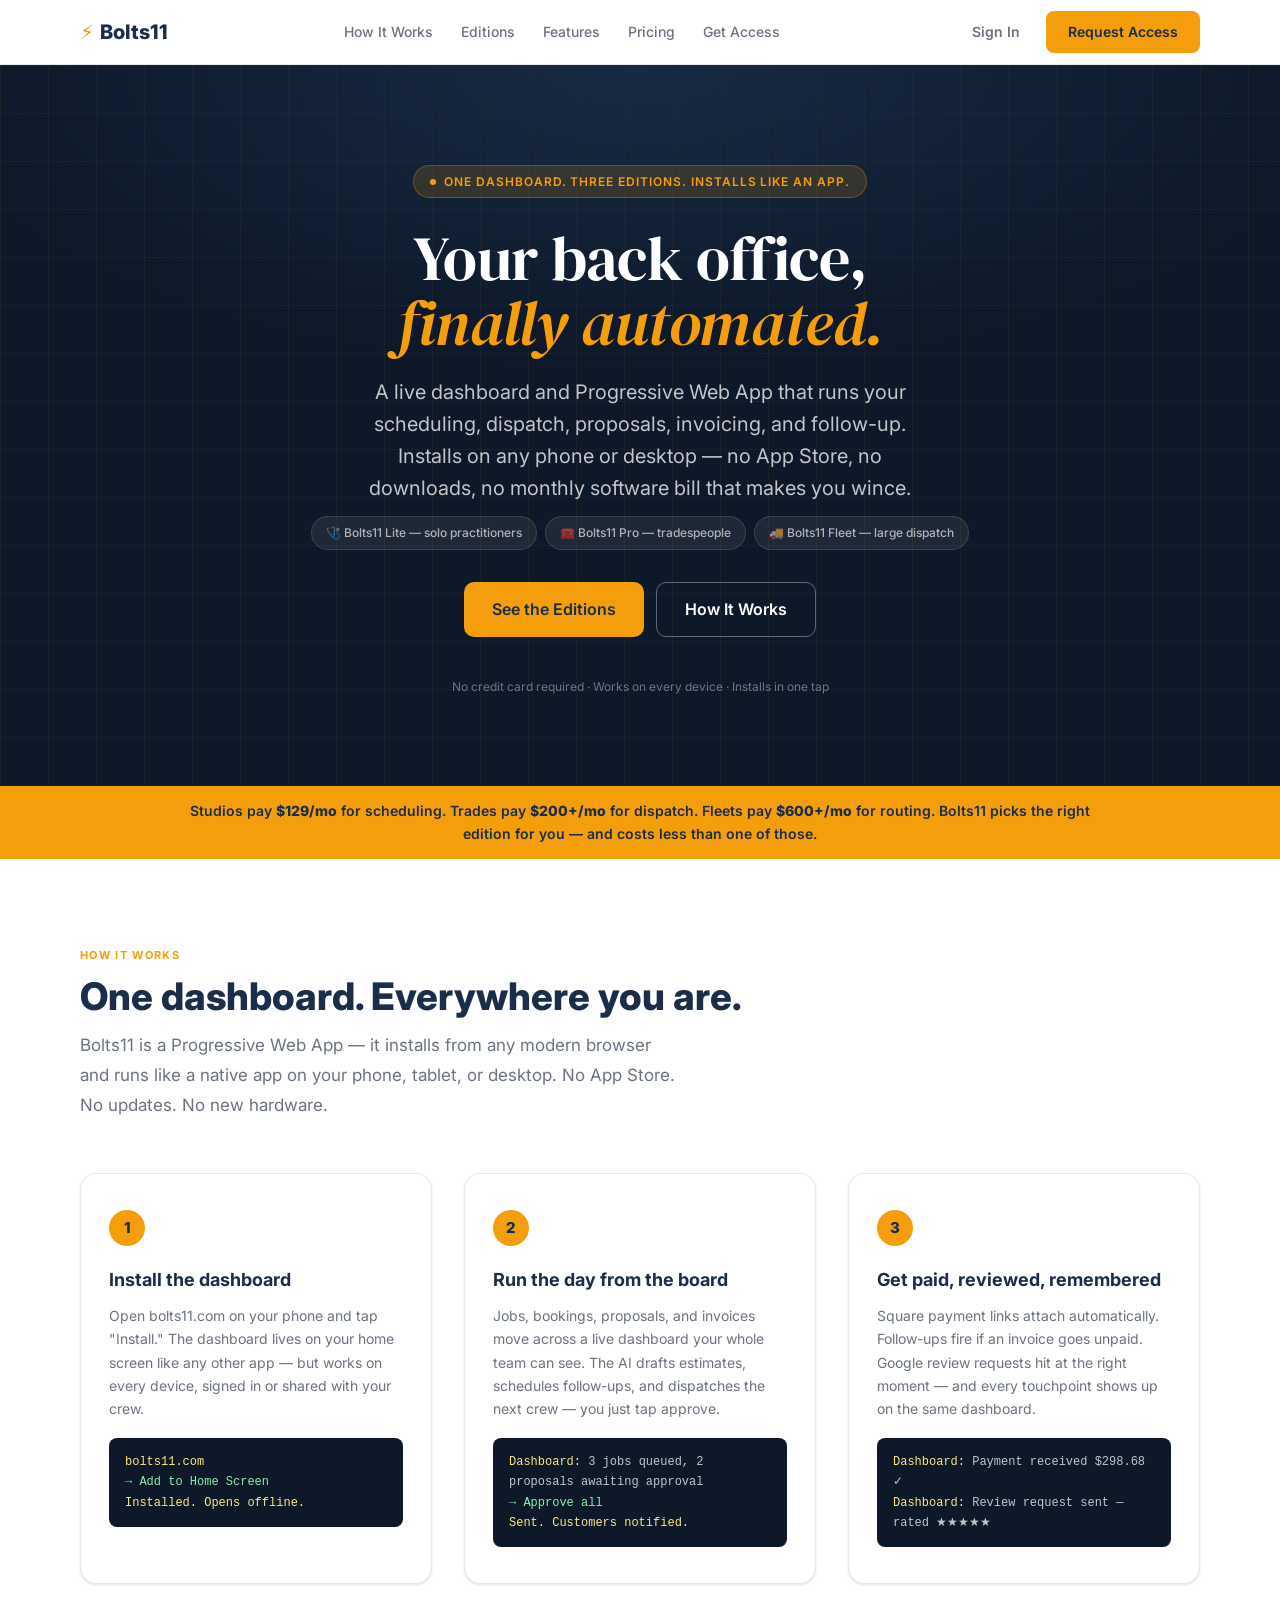
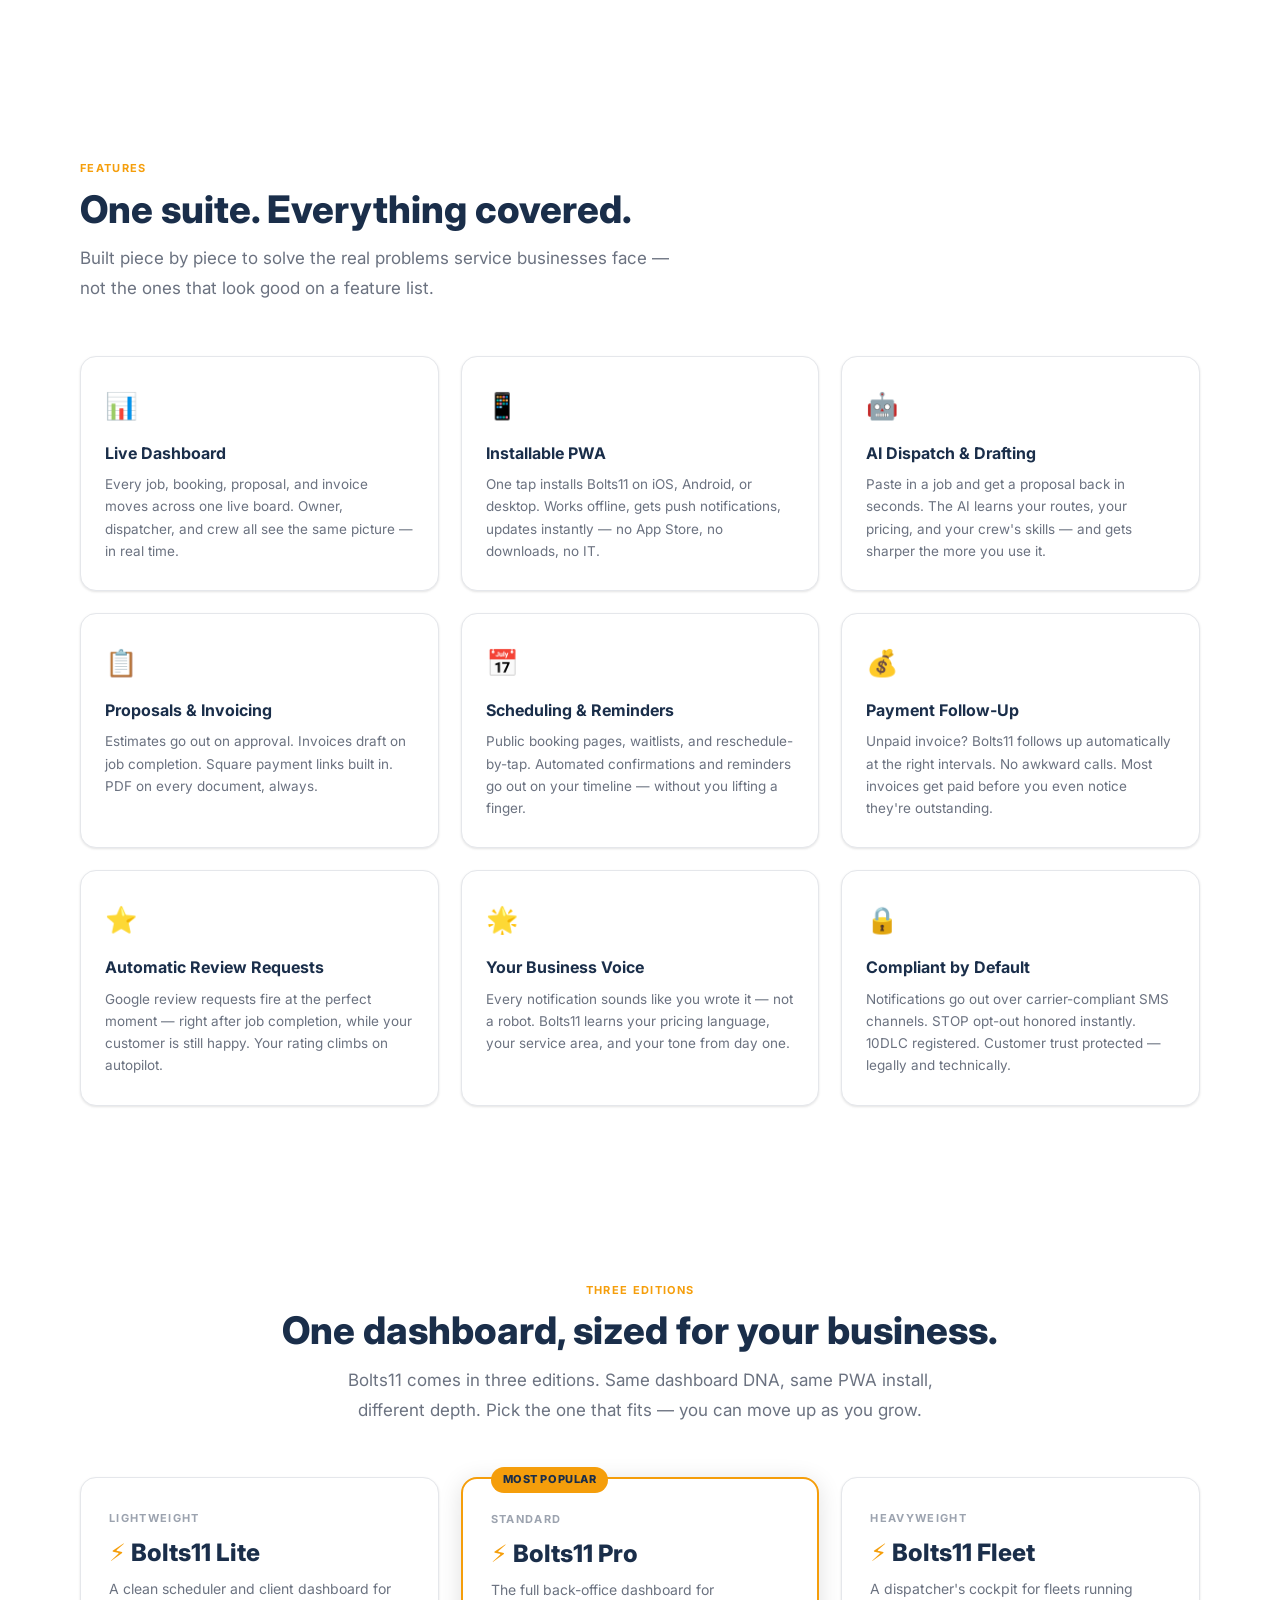
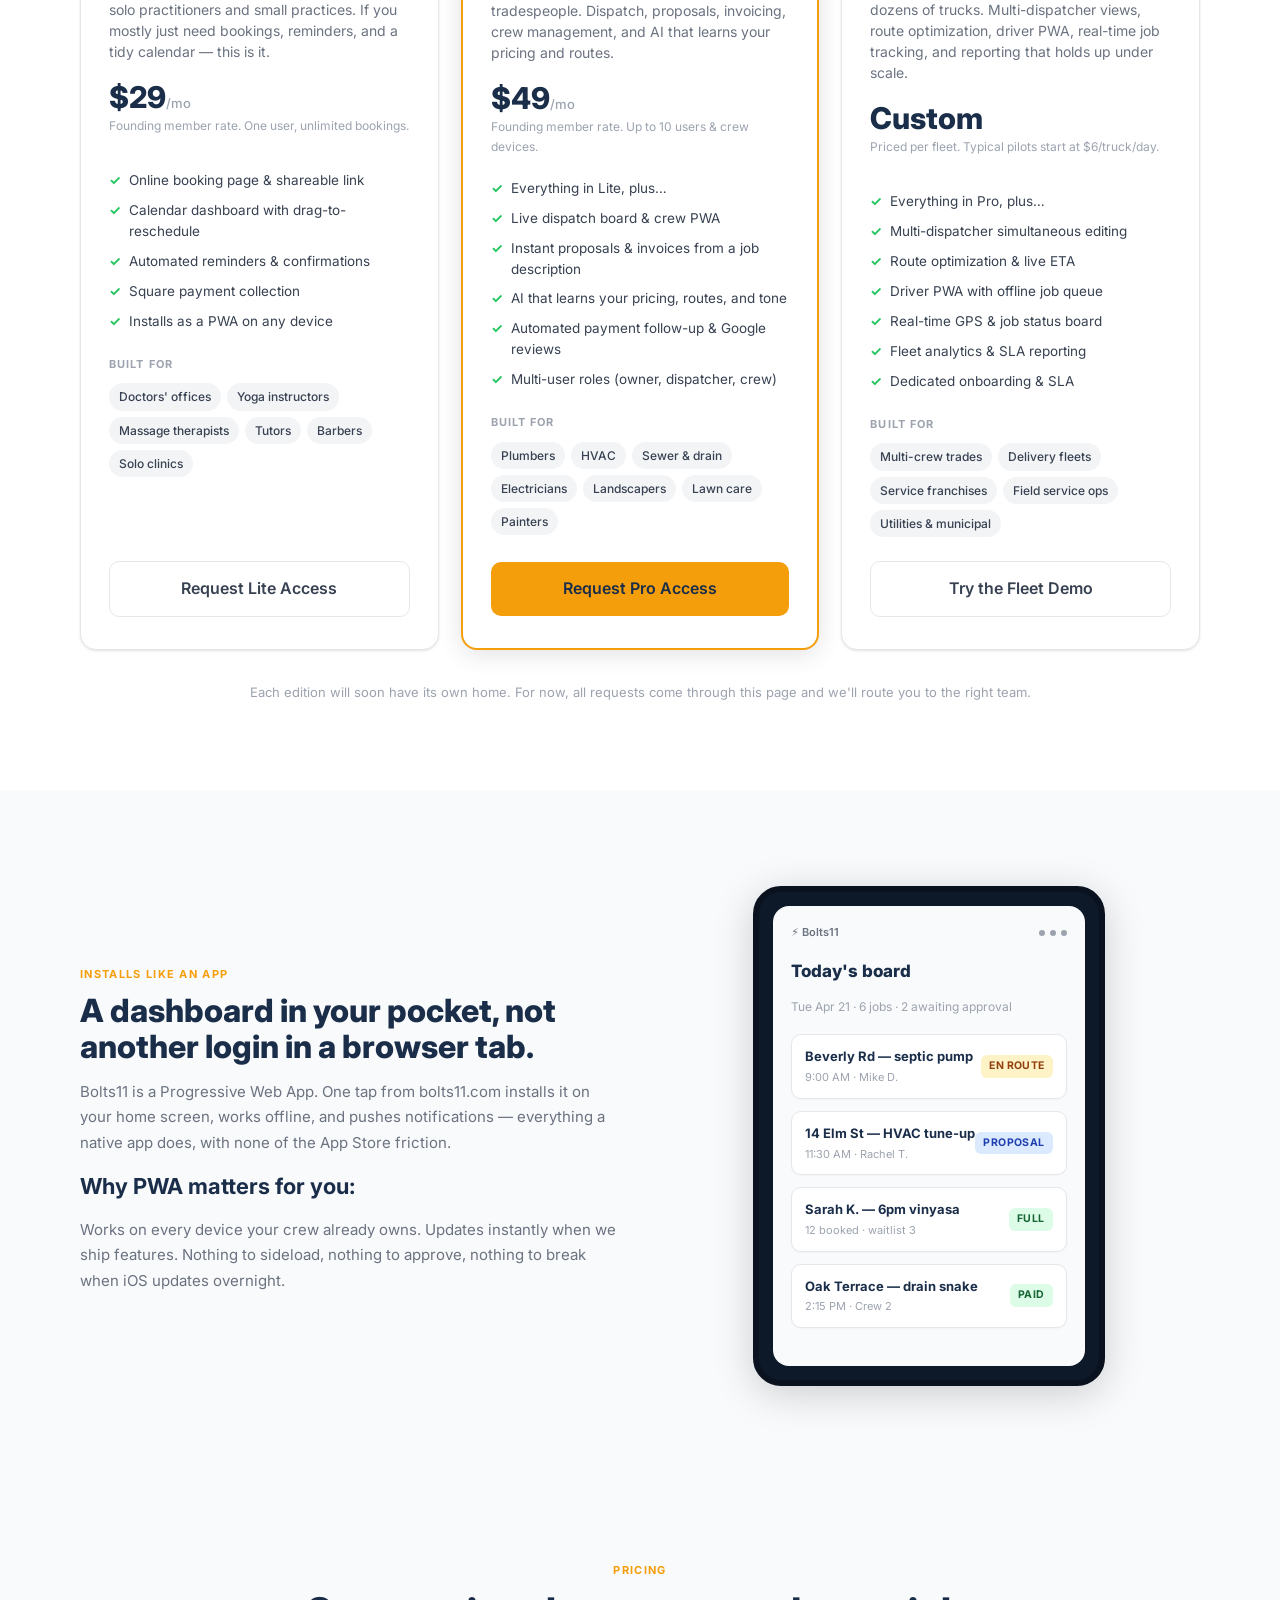
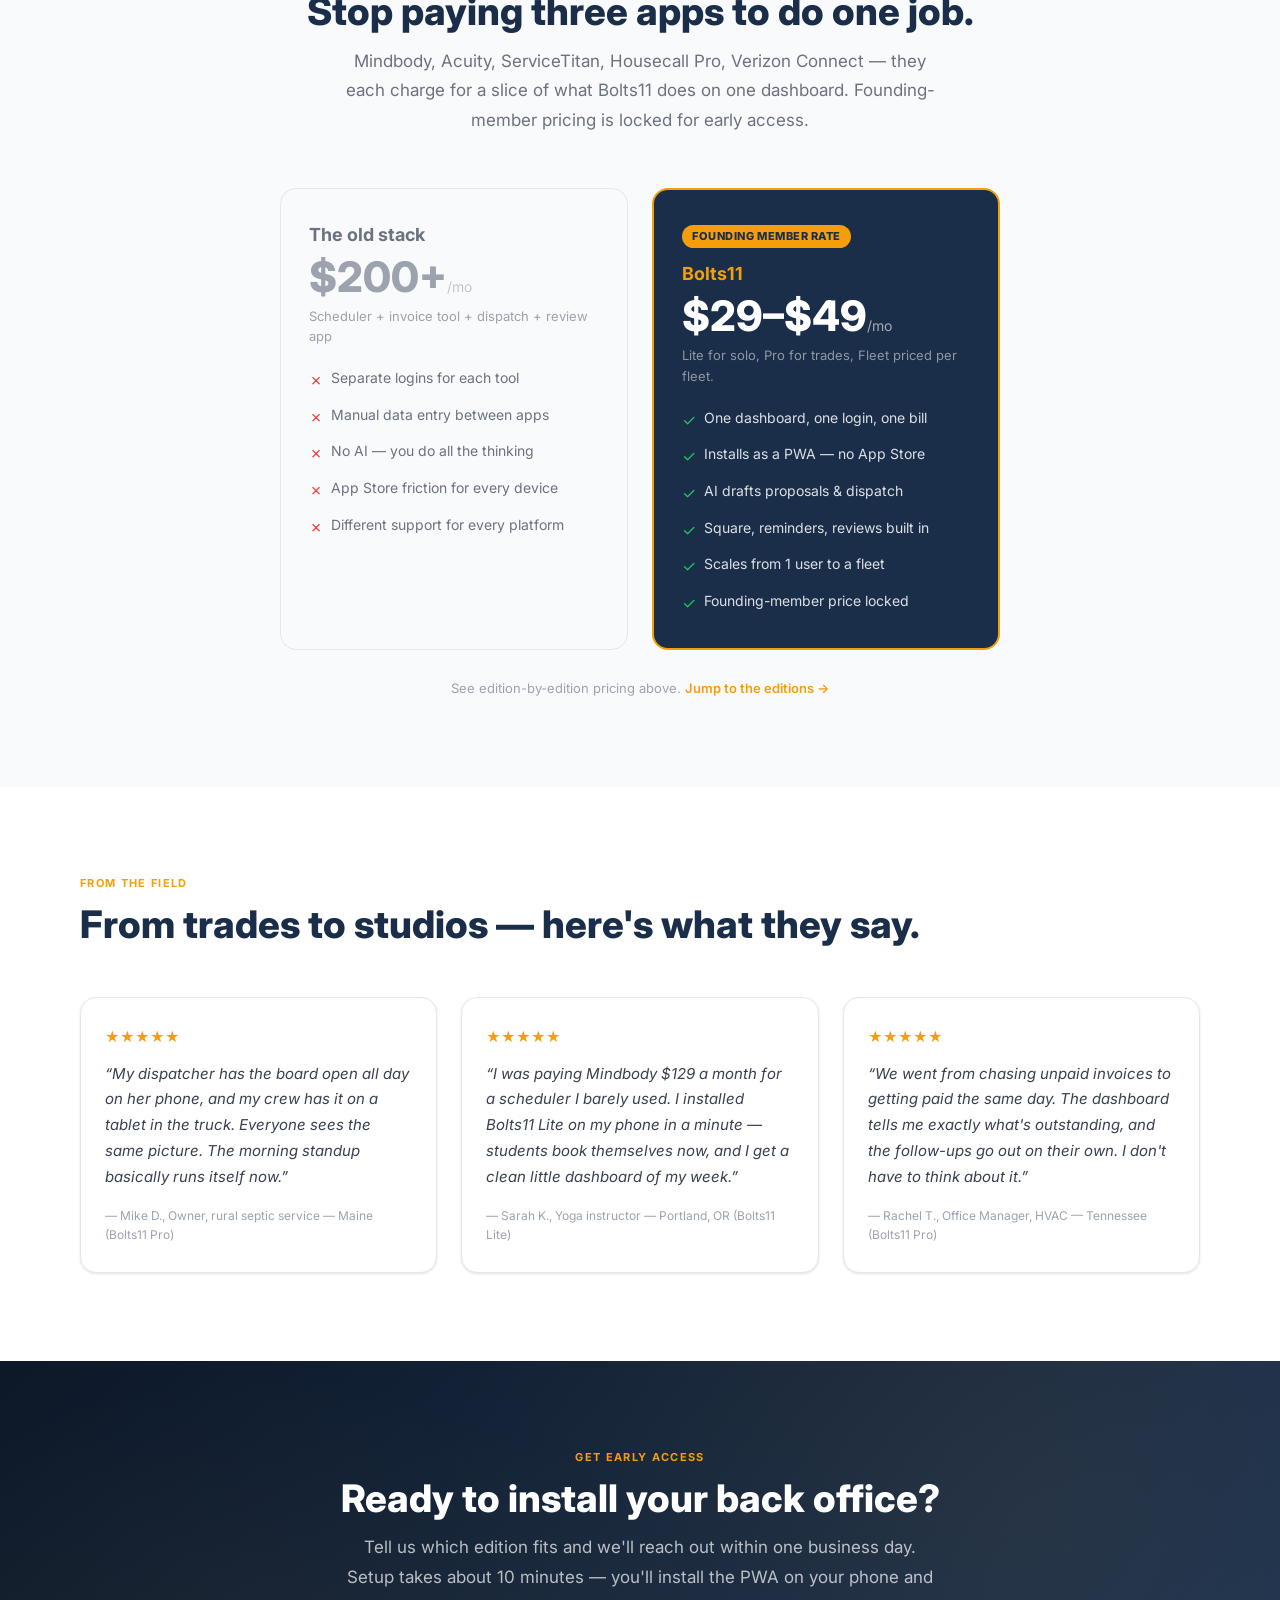
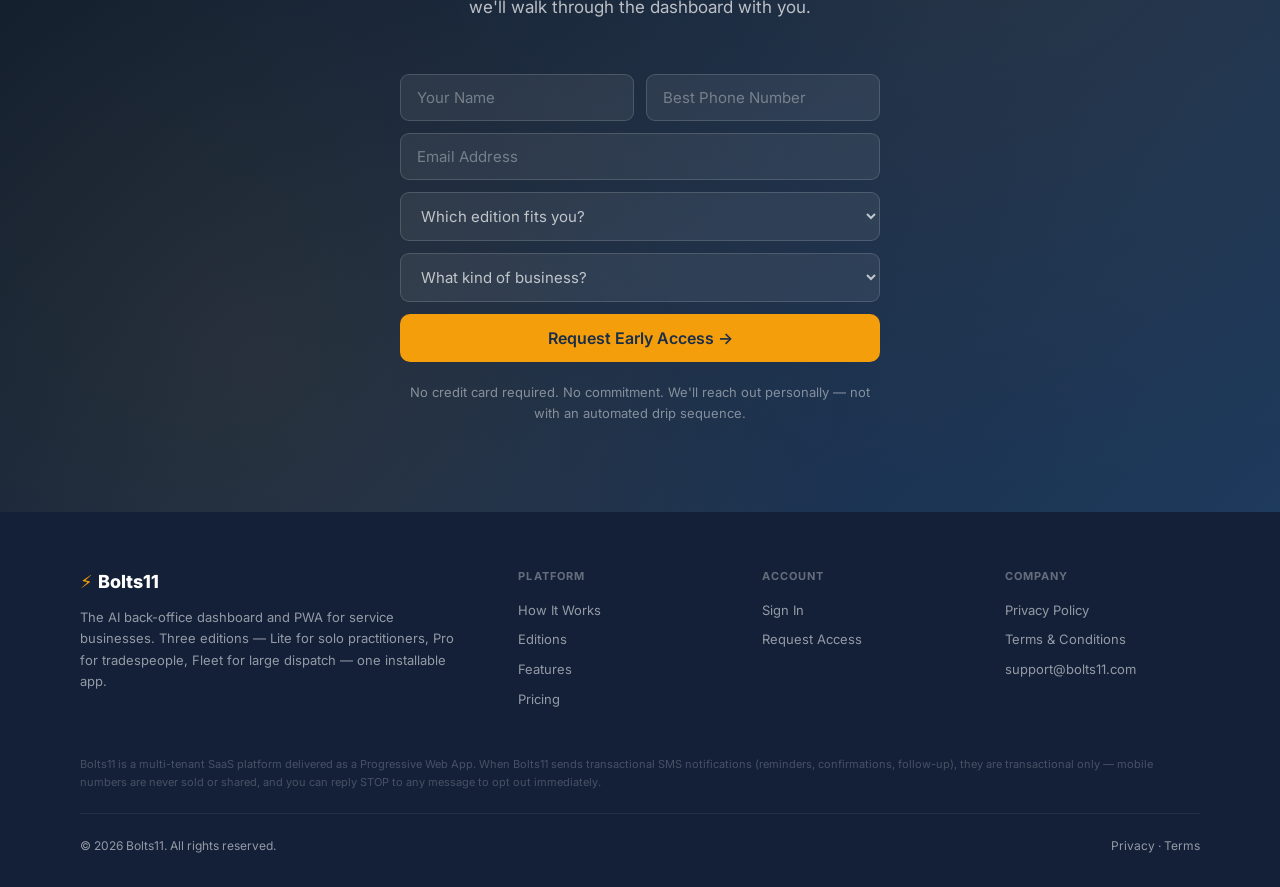
==== commit 8aa1872f: "Add /signup/ page for FleetDispatch demo requests New self-serve demo signup form for the Fleet edit" ====
--- a/index.html
+++ b/index.html
@@ -467,7 +467,7 @@
           <span>Field service ops</span>
           <span>Utilities &amp; municipal</span>
         </div>
-        <a href="#contact" class="btn btn-outline btn-lg" data-edition="fleet">Talk to Fleet Sales</a>
+        <a href="/signup/" class="btn btn-outline btn-lg" data-edition="fleet">Try the Fleet Demo</a>
       </div>
 
     </div>
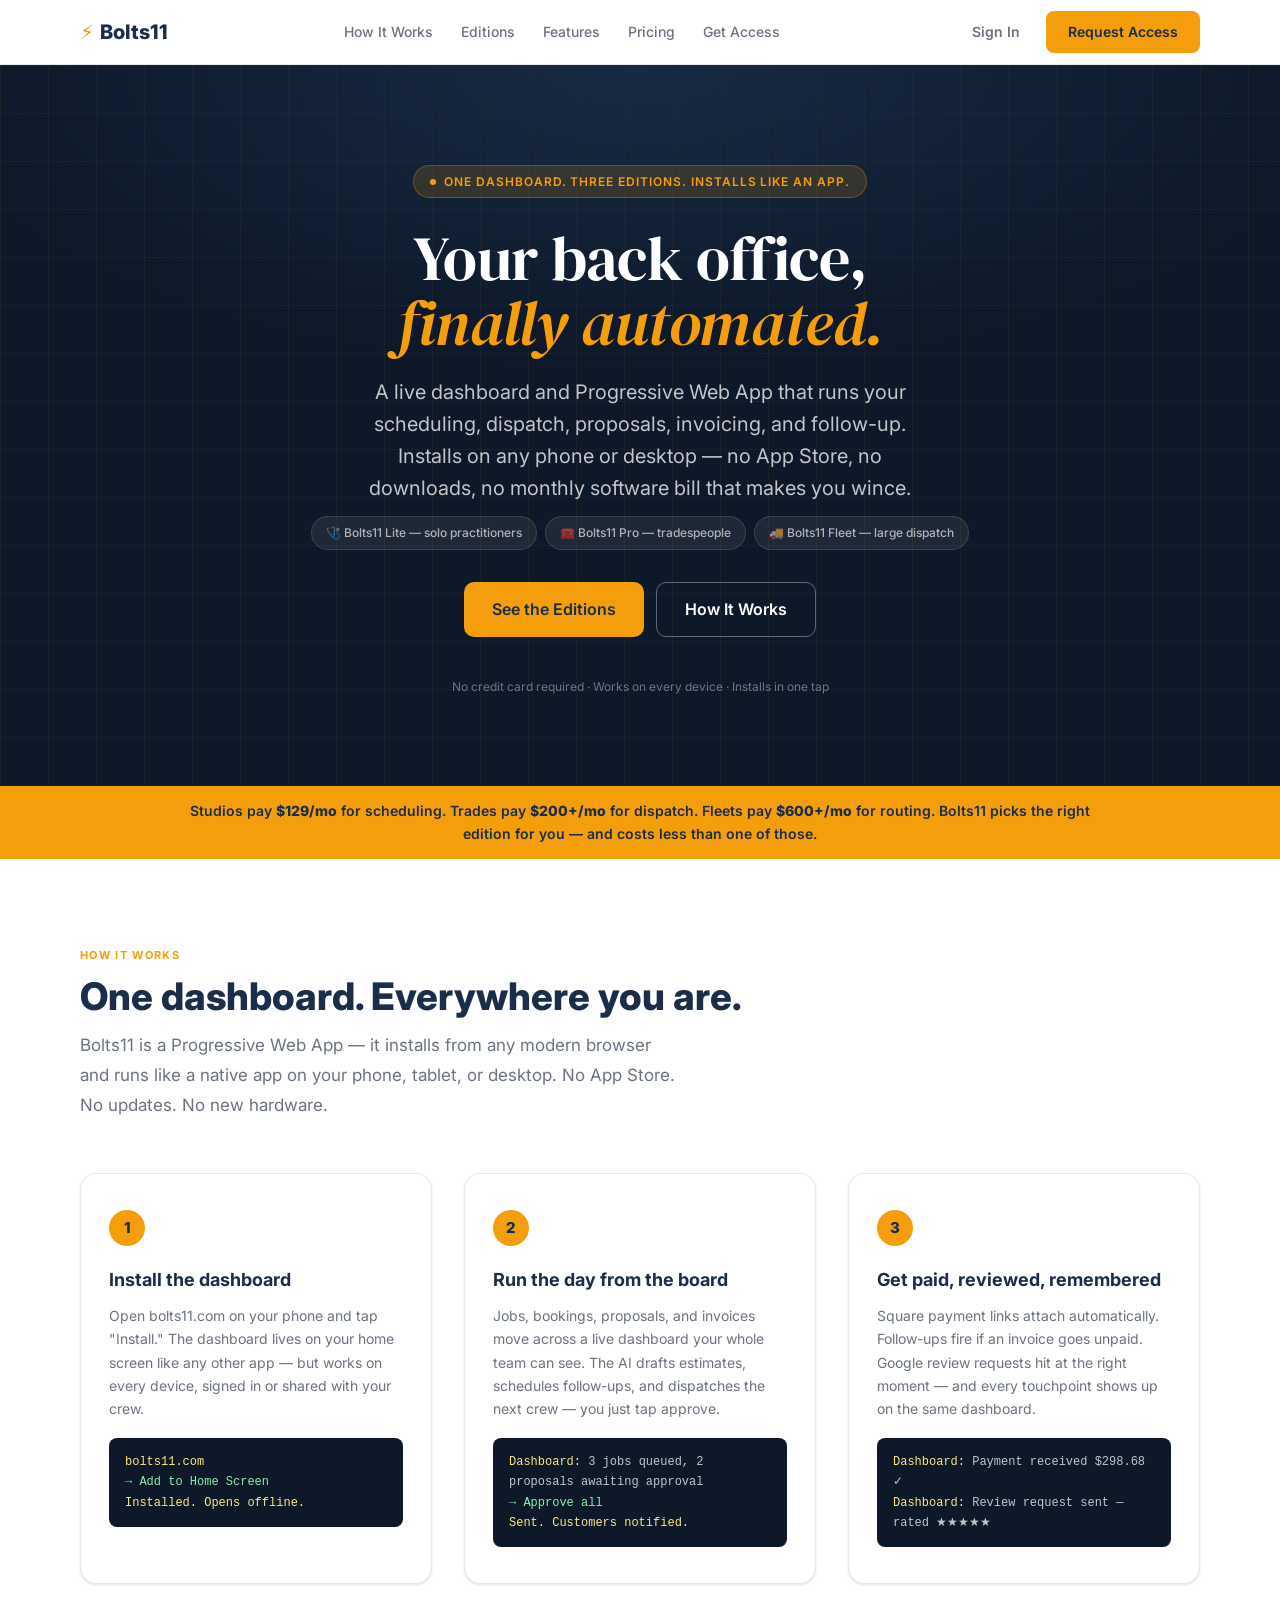
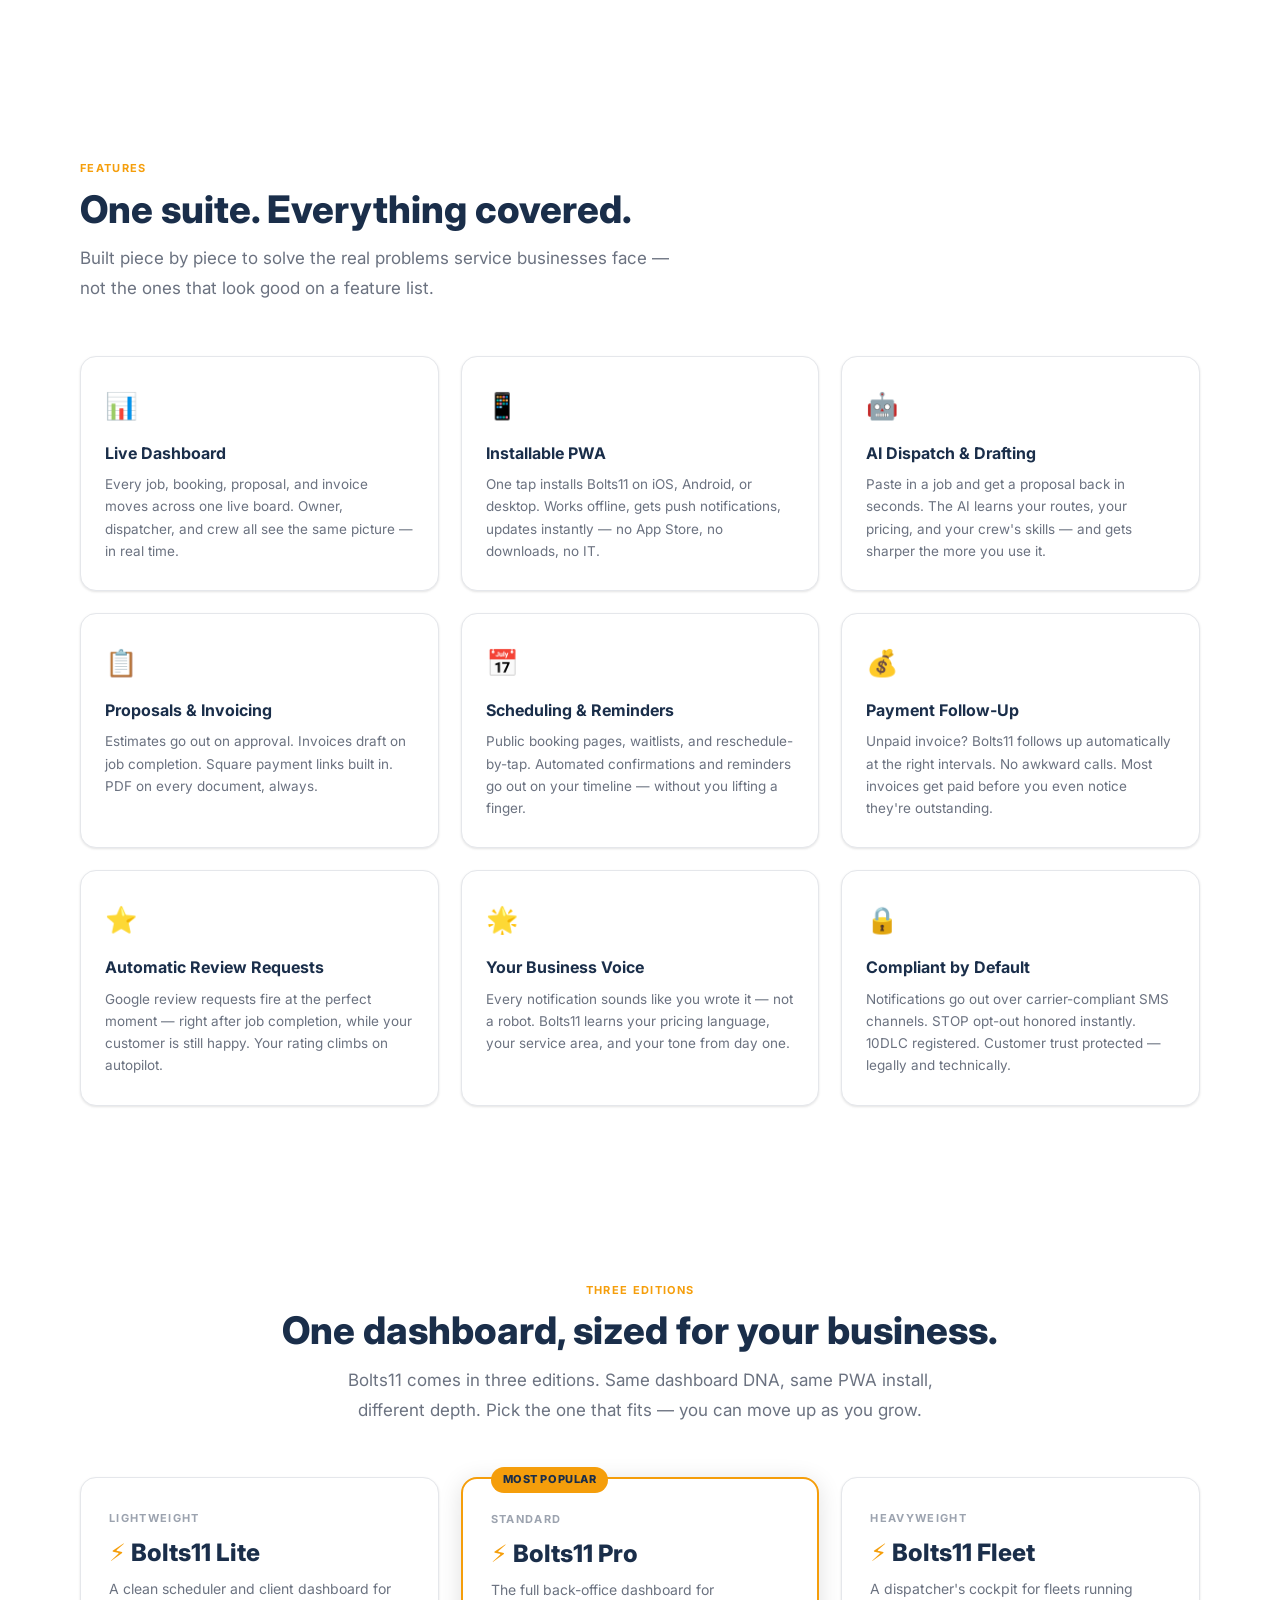
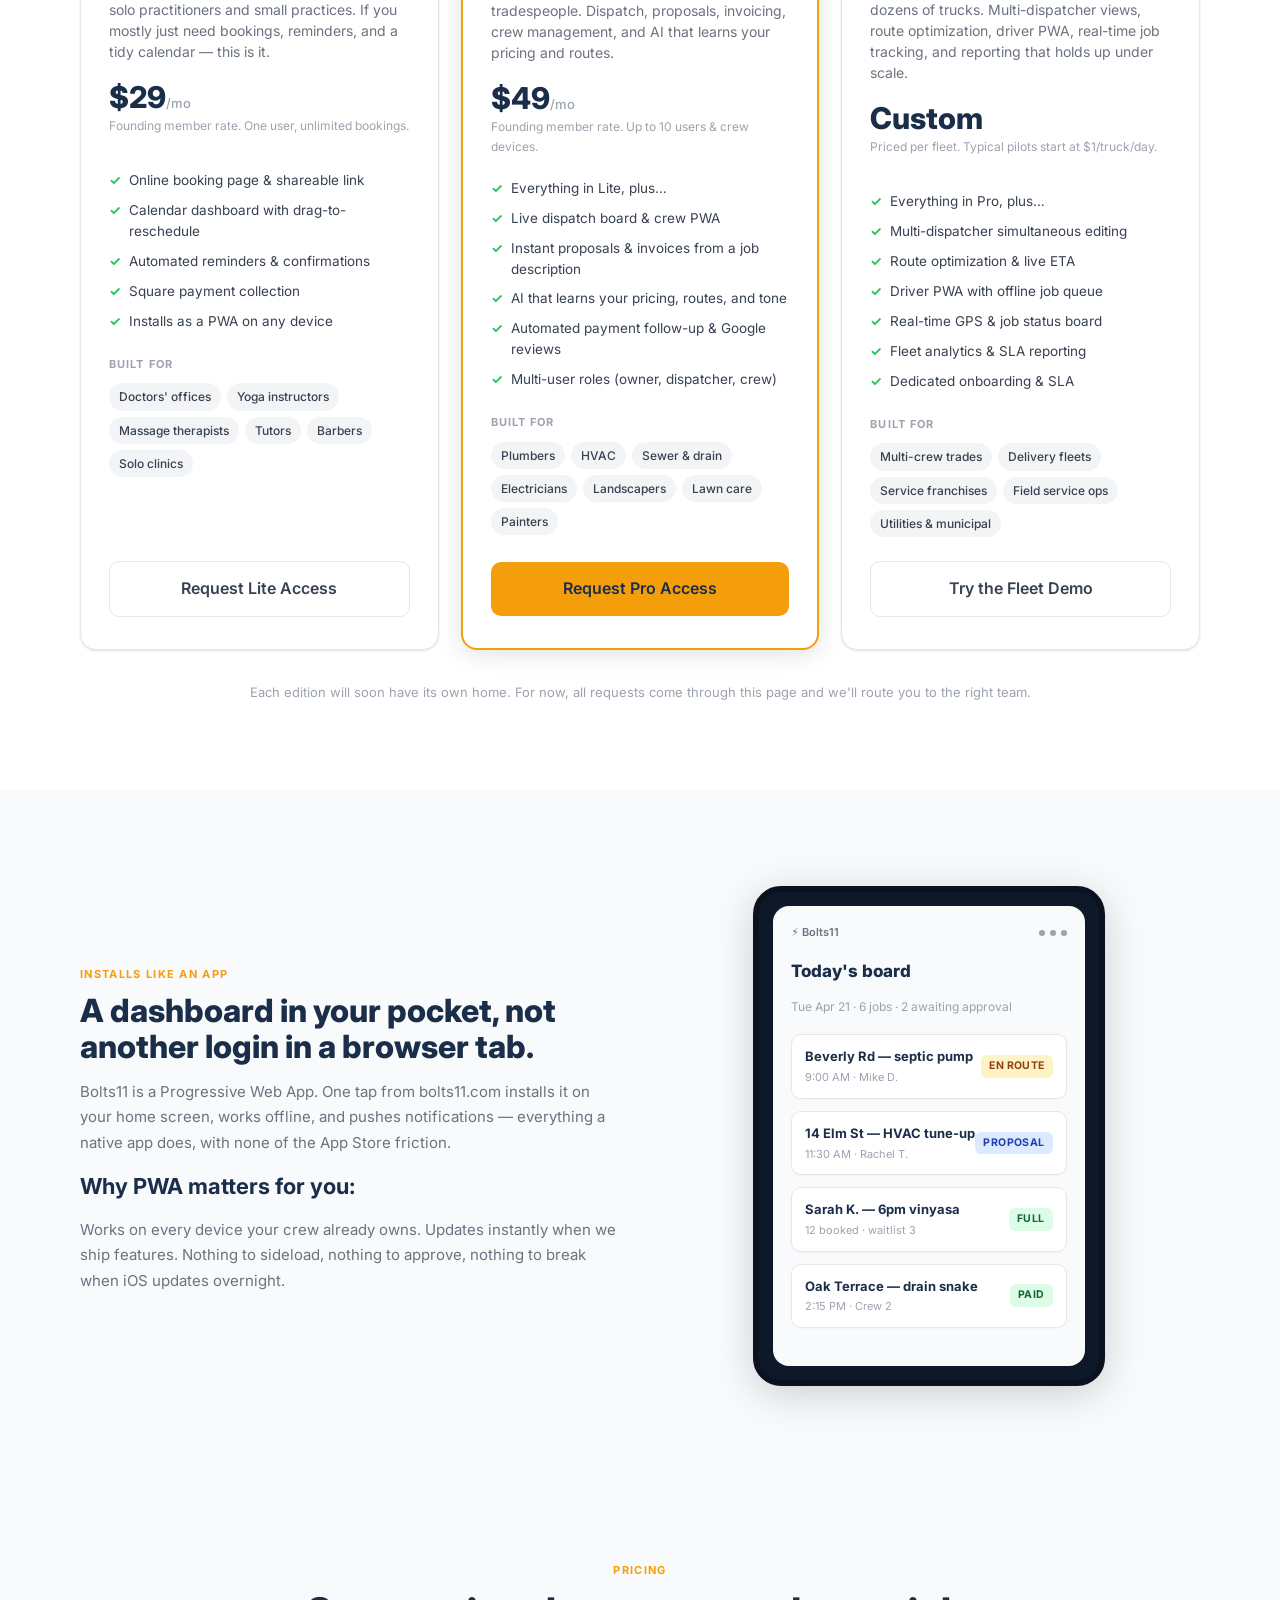
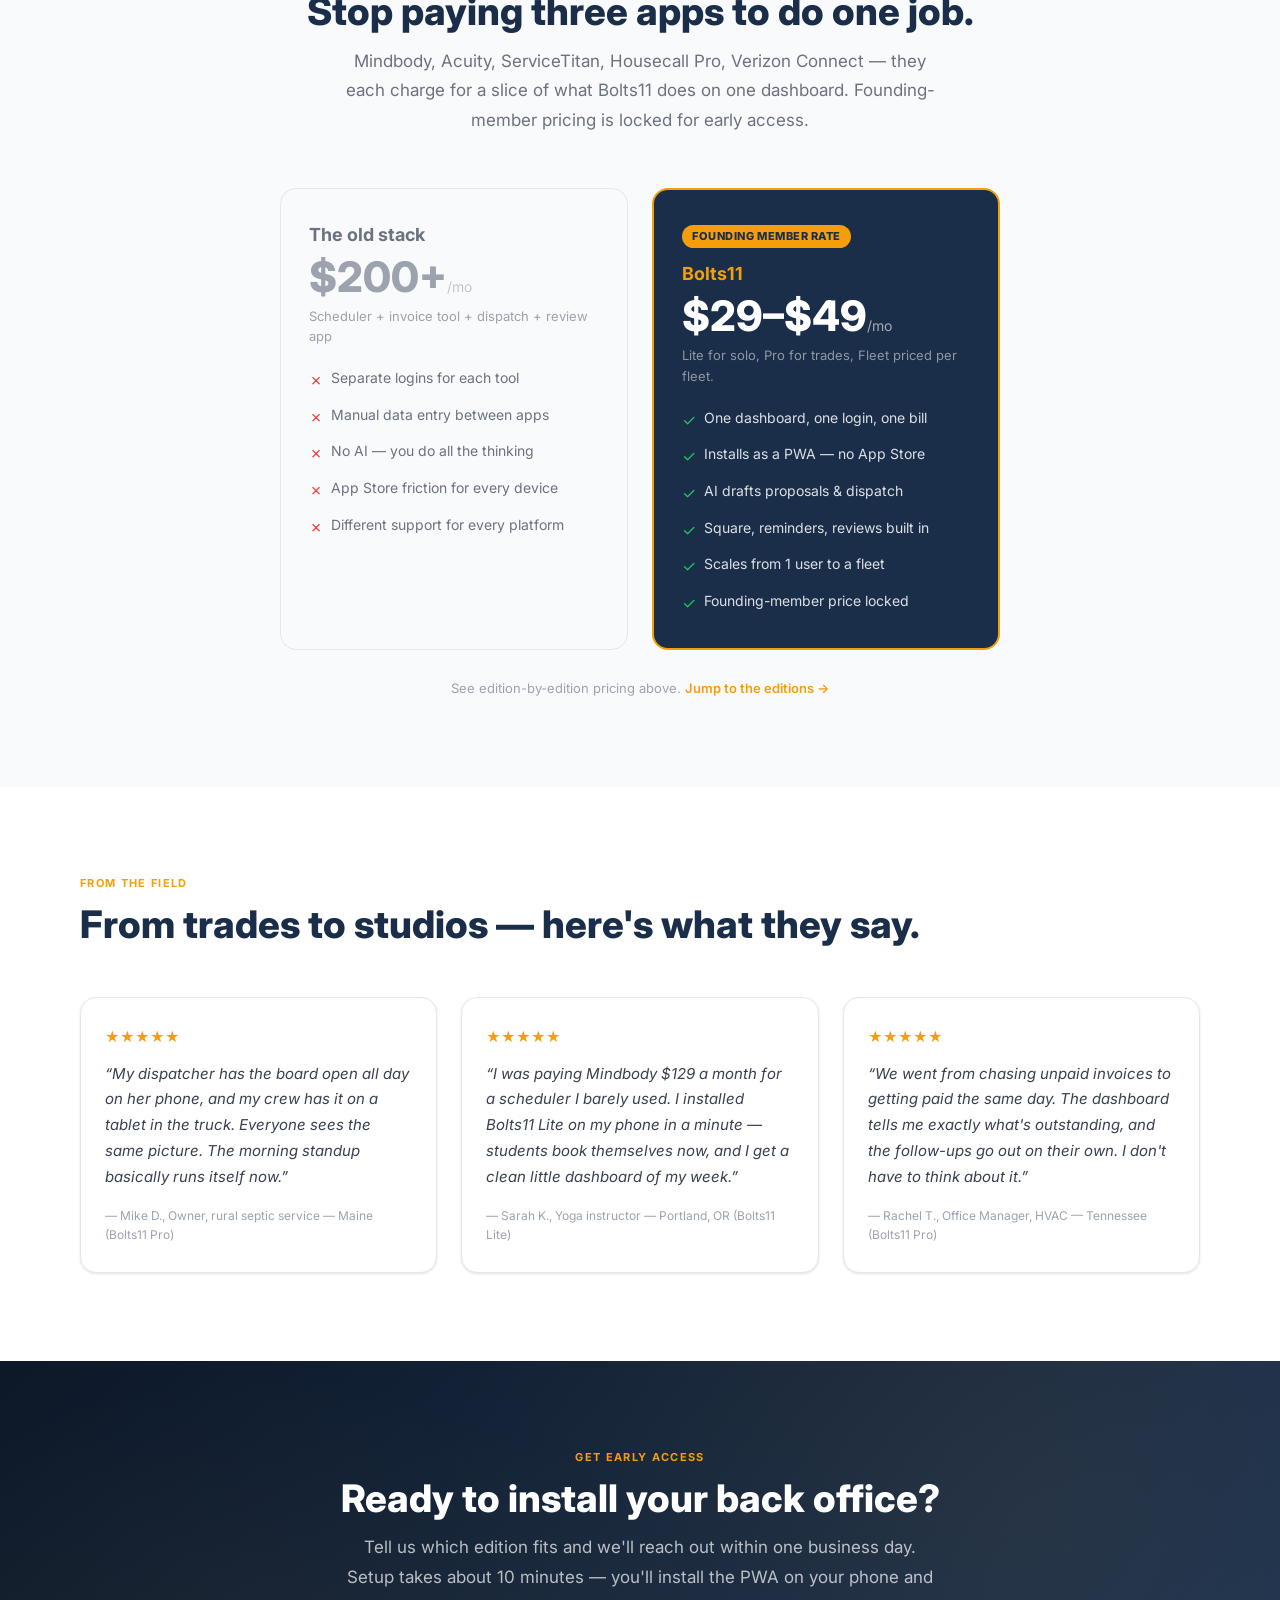
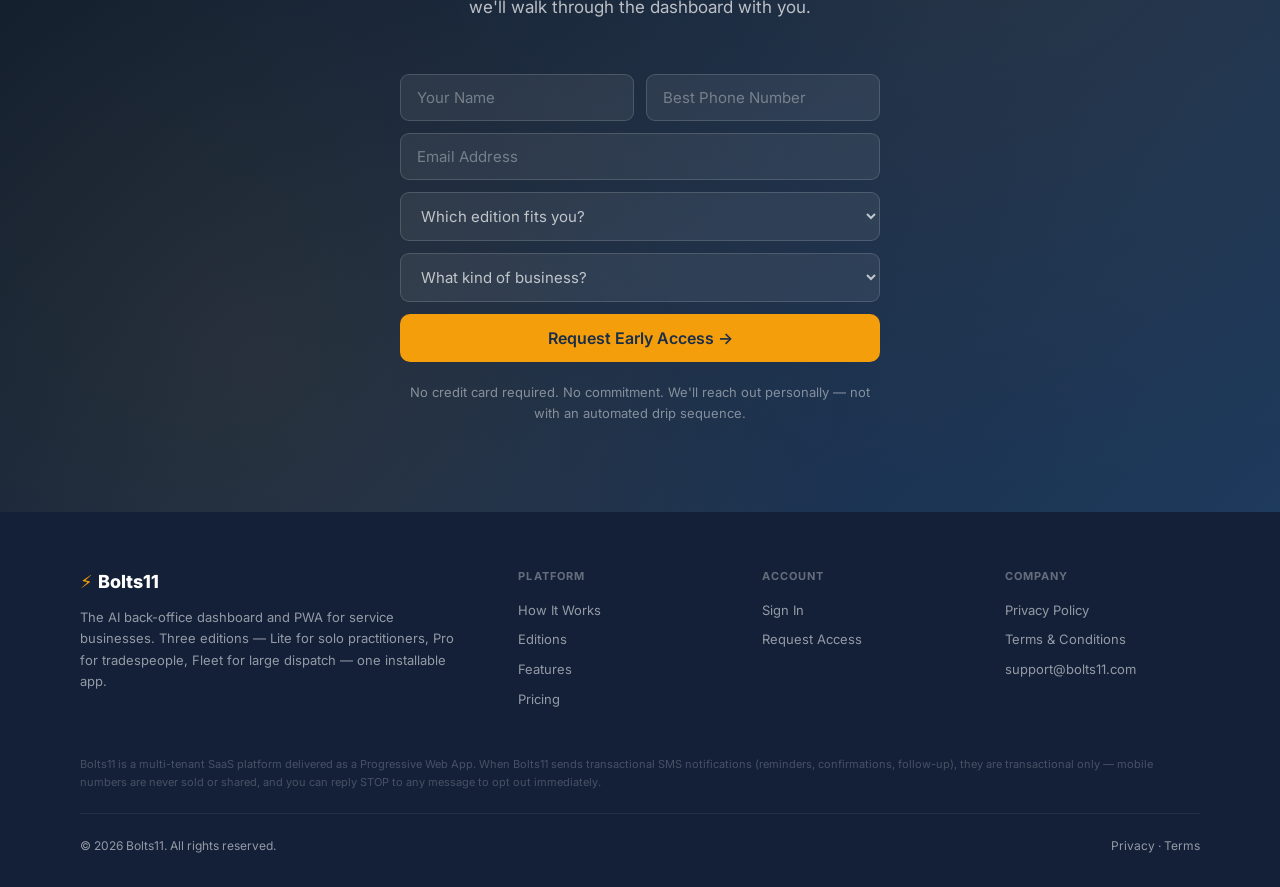
==== commit 87bd649c: "update fleet pricing baseline to $1 per truck/day Co-authored-by: Cursor <cursoragent@cursor.com>" ====
--- a/index.html
+++ b/index.html
@@ -449,7 +449,7 @@
         <div class="edition-name"><span class="bolt">&#9889;</span> Bolts11 Fleet</div>
         <p class="edition-tag">A dispatcher's cockpit for fleets running dozens of trucks. Multi-dispatcher views, route optimization, driver PWA, real-time job tracking, and reporting that holds up under scale.</p>
         <div class="edition-price">Custom</div>
-        <p class="edition-price-note">Priced per fleet. Typical pilots start at $6/truck/day.</p>
+        <p class="edition-price-note">Priced per fleet. Typical pilots start at $1/truck/day.</p>
         <ul class="edition-list">
           <li>Everything in Pro, plus&hellip;</li>
           <li>Multi-dispatcher simultaneous editing</li>
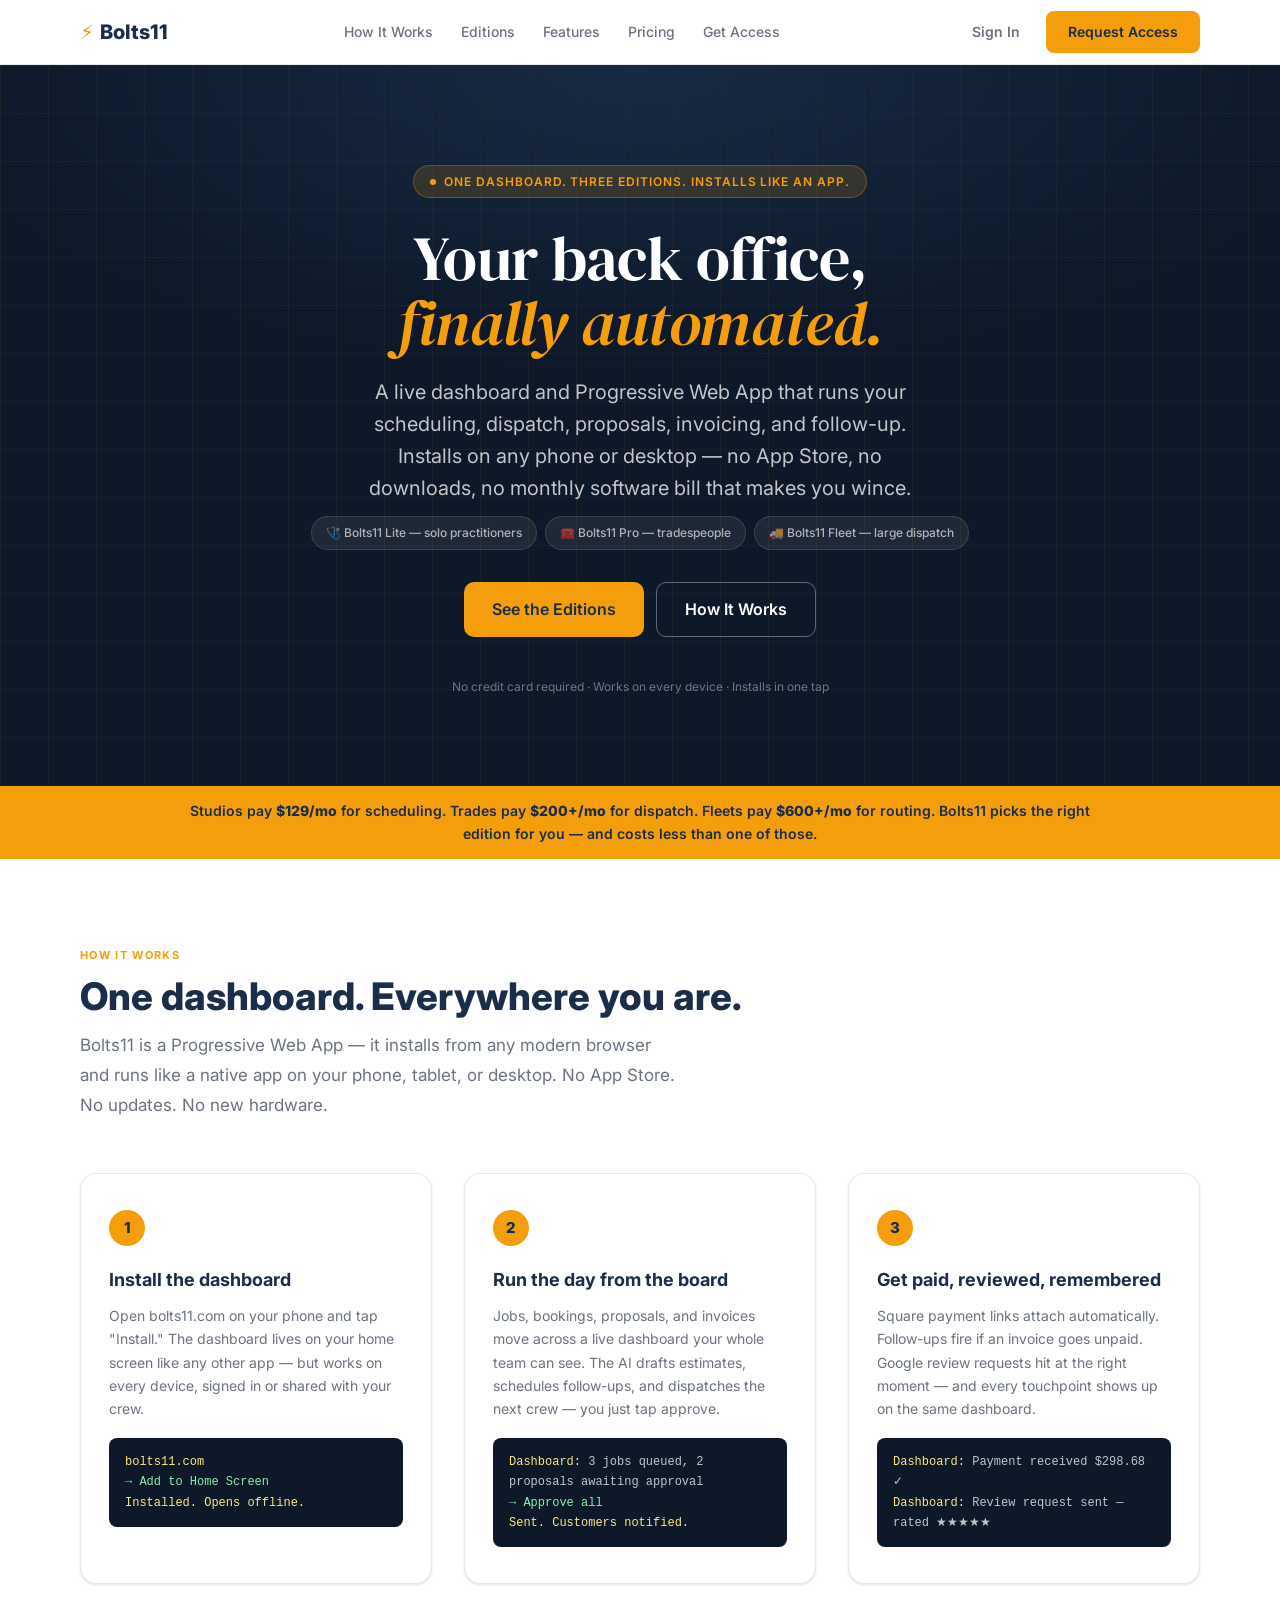
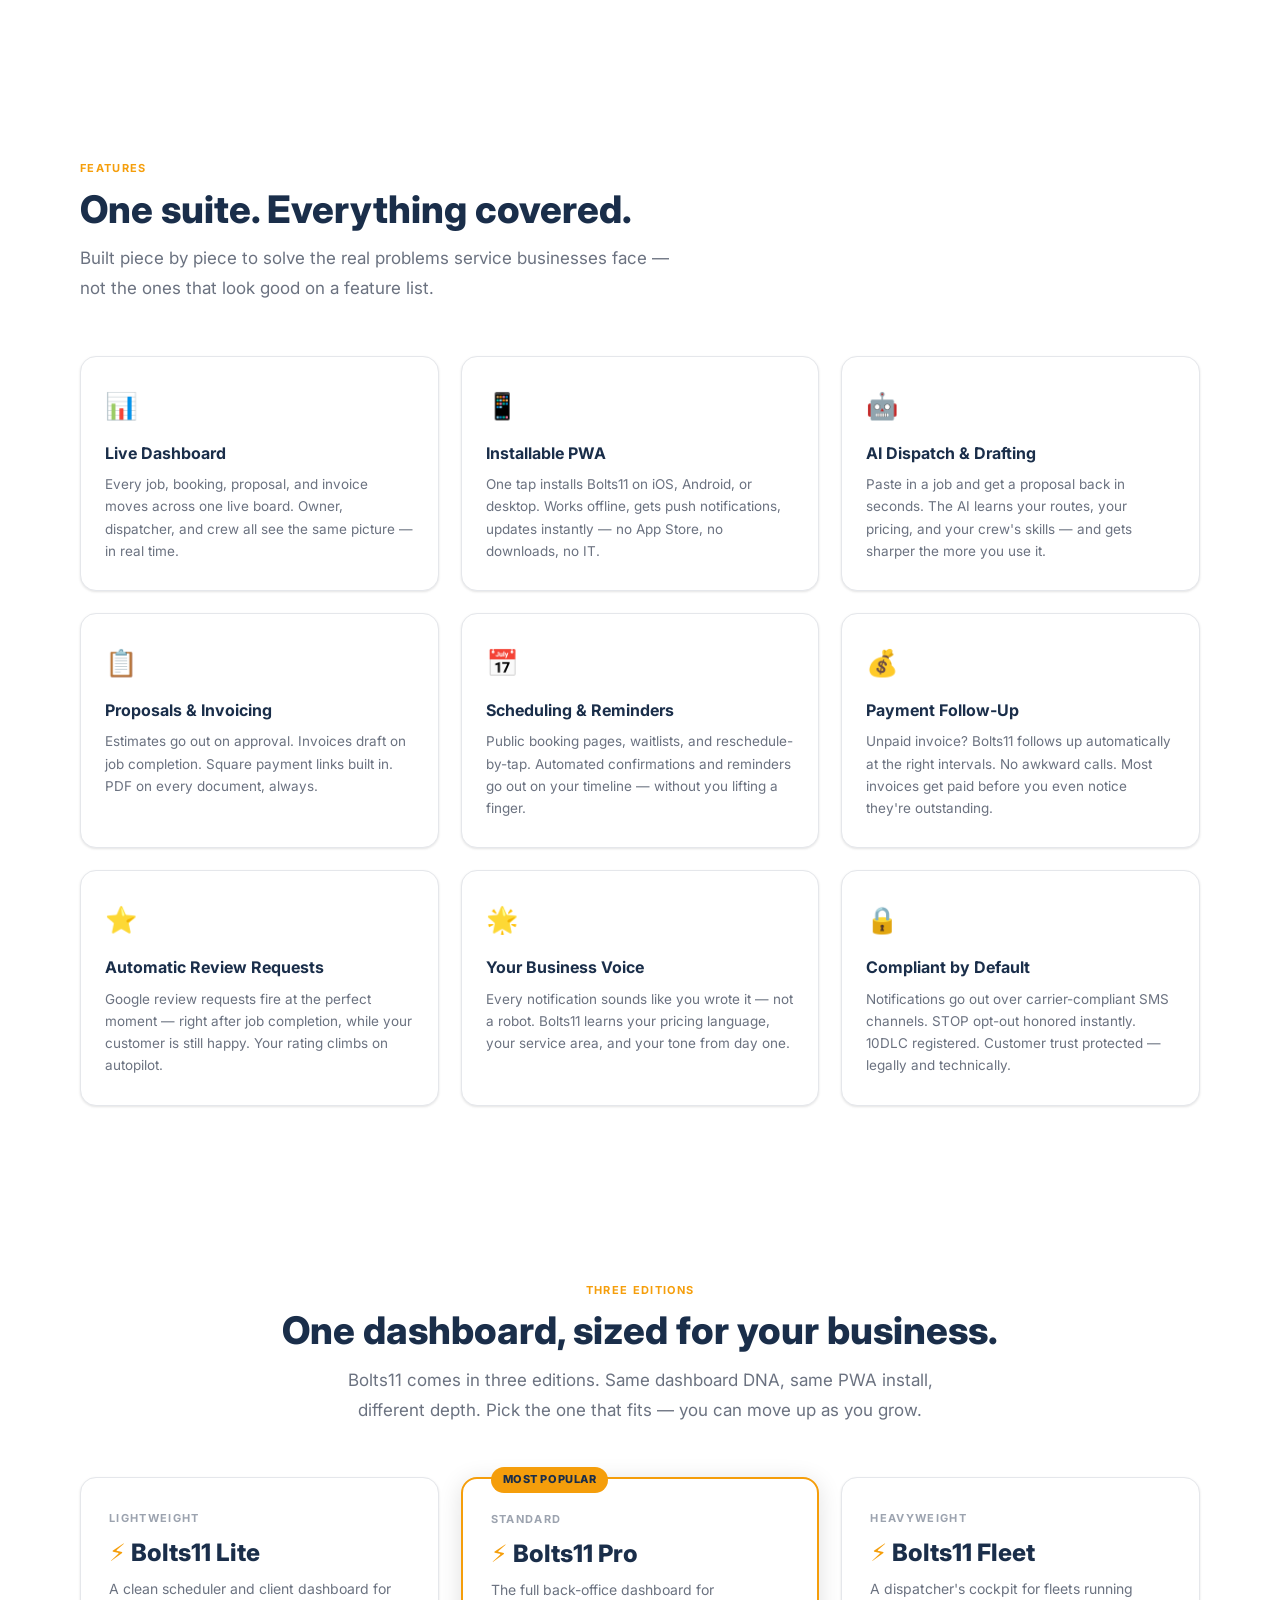
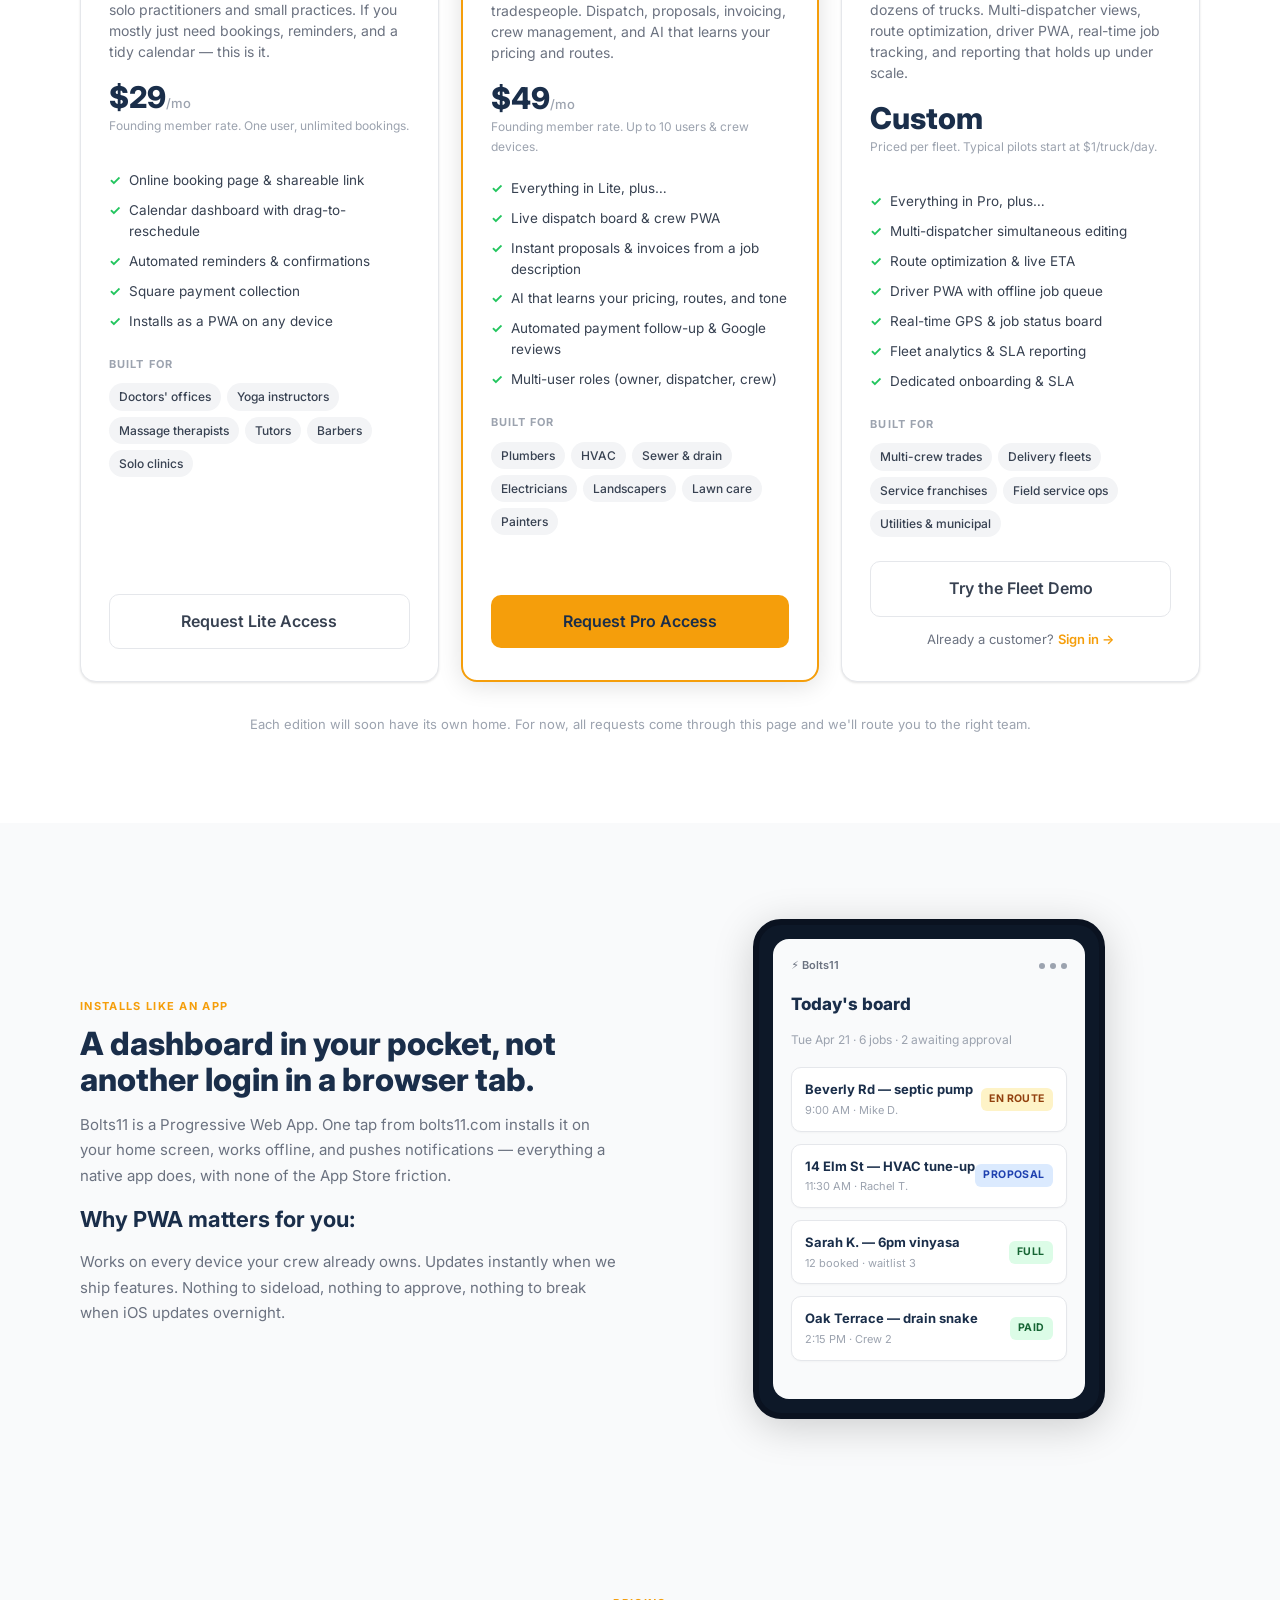
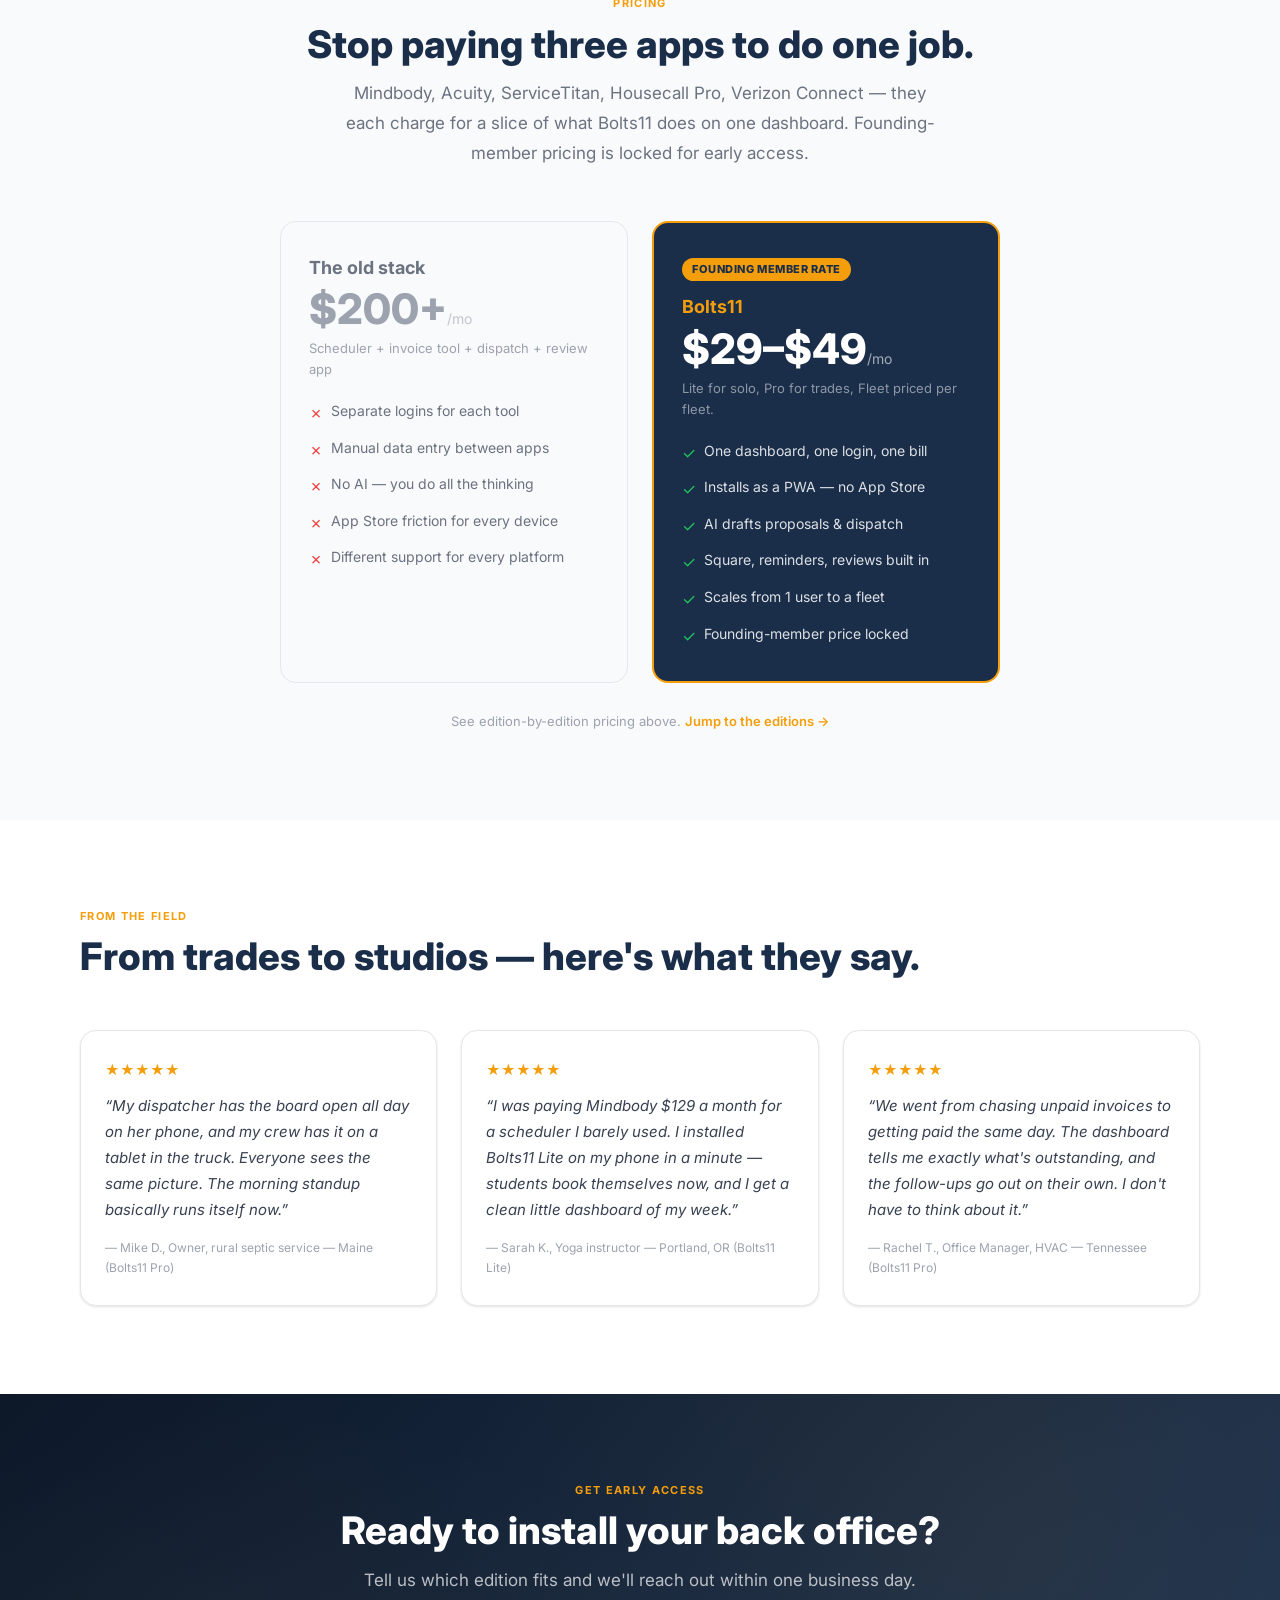
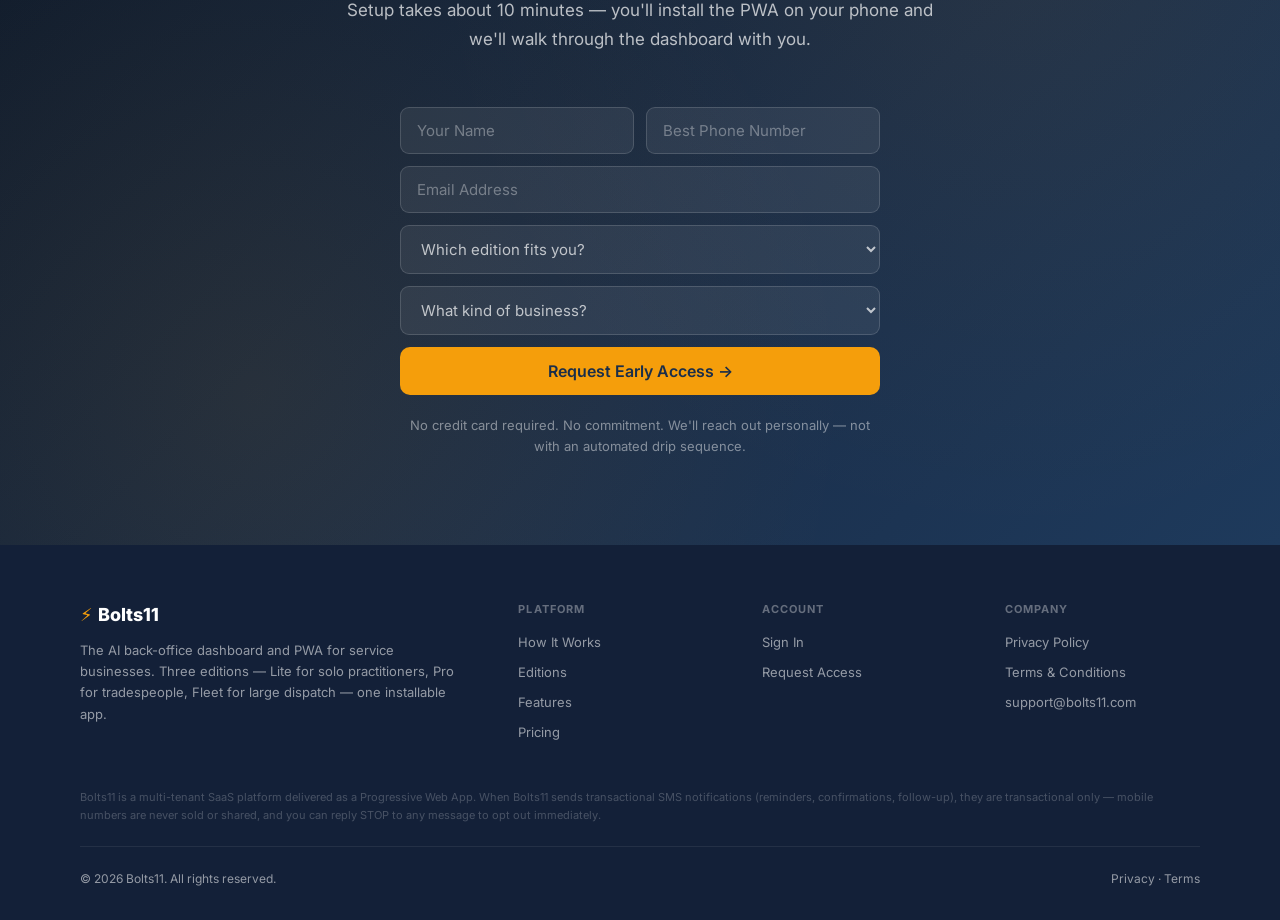
==== commit 714460ce: "Add fleet sign-in entry points FleetDispatch customers had no way to sign in from bolts11.com. The e" ====
--- a/index.html
+++ b/index.html
@@ -468,6 +468,10 @@
           <span>Utilities &amp; municipal</span>
         </div>
         <a href="/signup/" class="btn btn-outline btn-lg" data-edition="fleet">Try the Fleet Demo</a>
+        <p style="text-align:center;font-size:13px;color:var(--gray-500);margin-top:12px;margin-bottom:0;">
+          Already a customer?
+          <a href="/fleet-signin" style="color:var(--amber);font-weight:600;">Sign in &rarr;</a>
+        </p>
       </div>
 
     </div>
